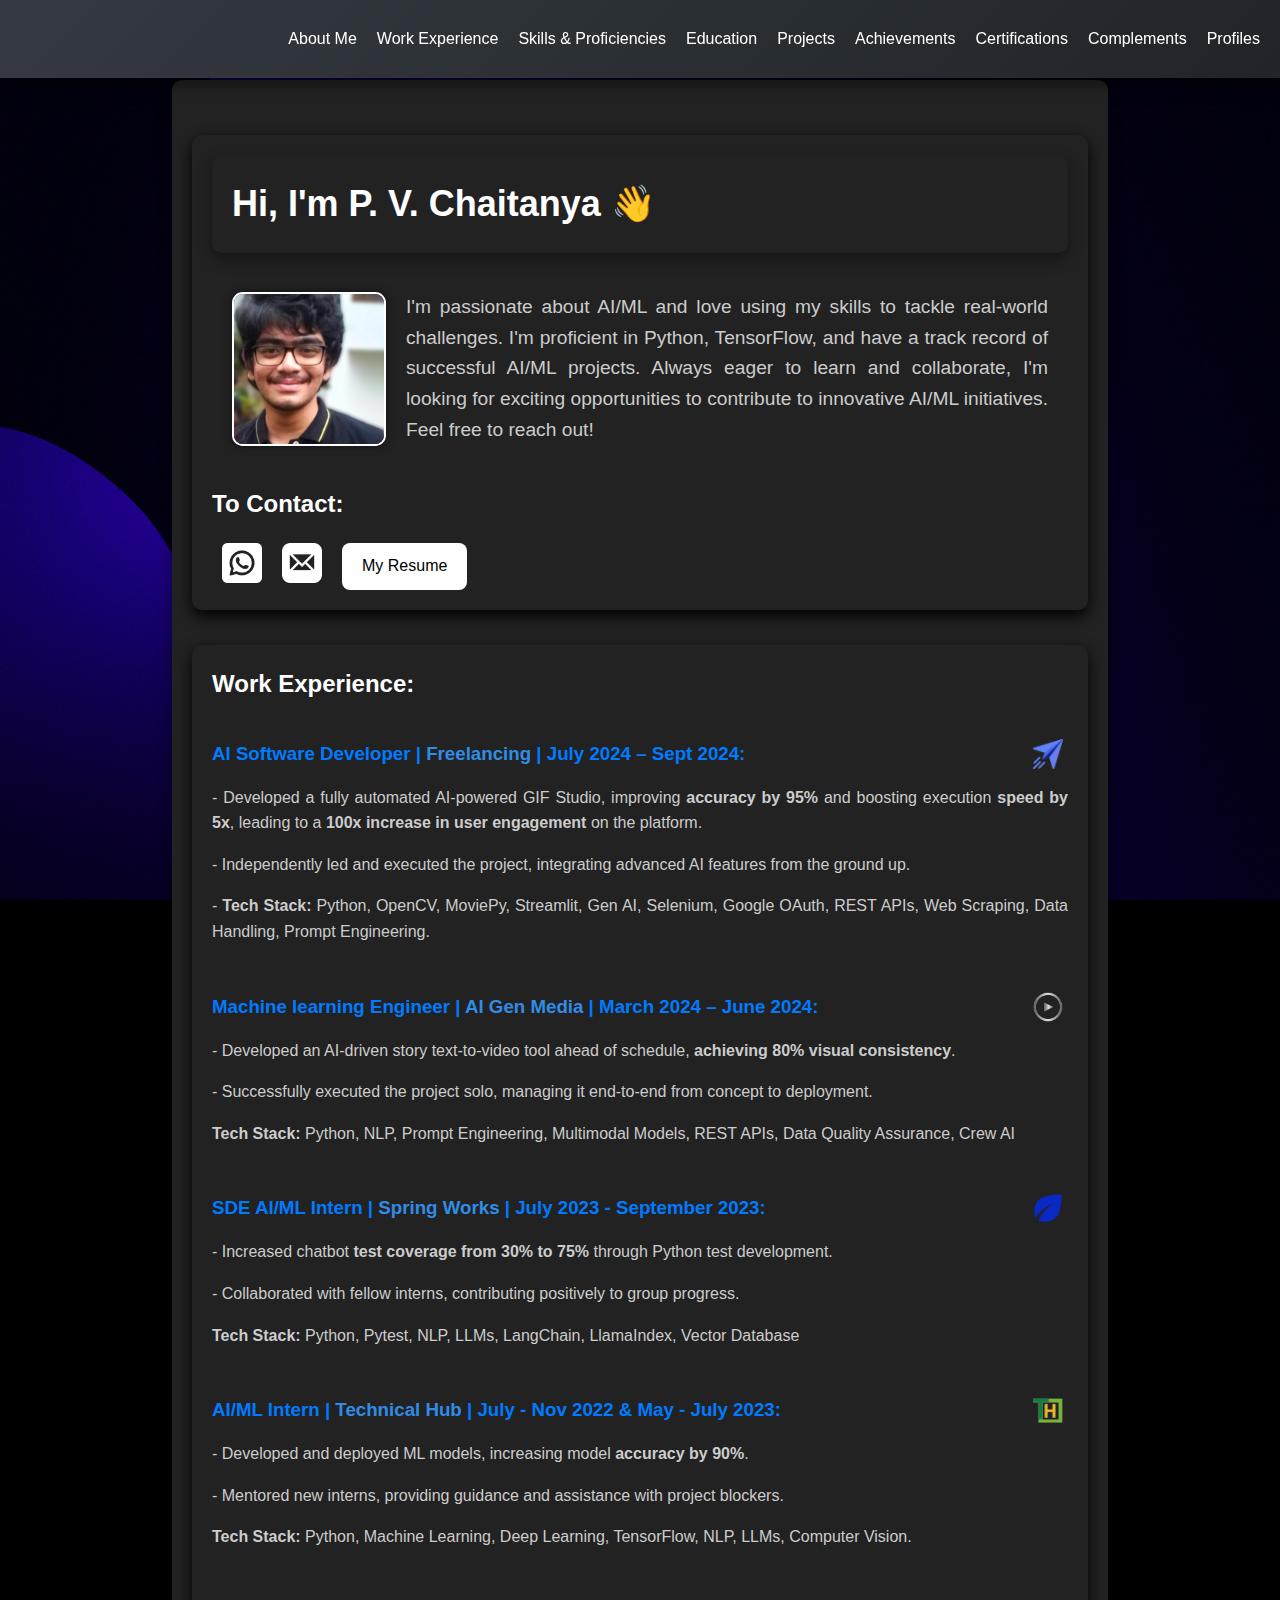
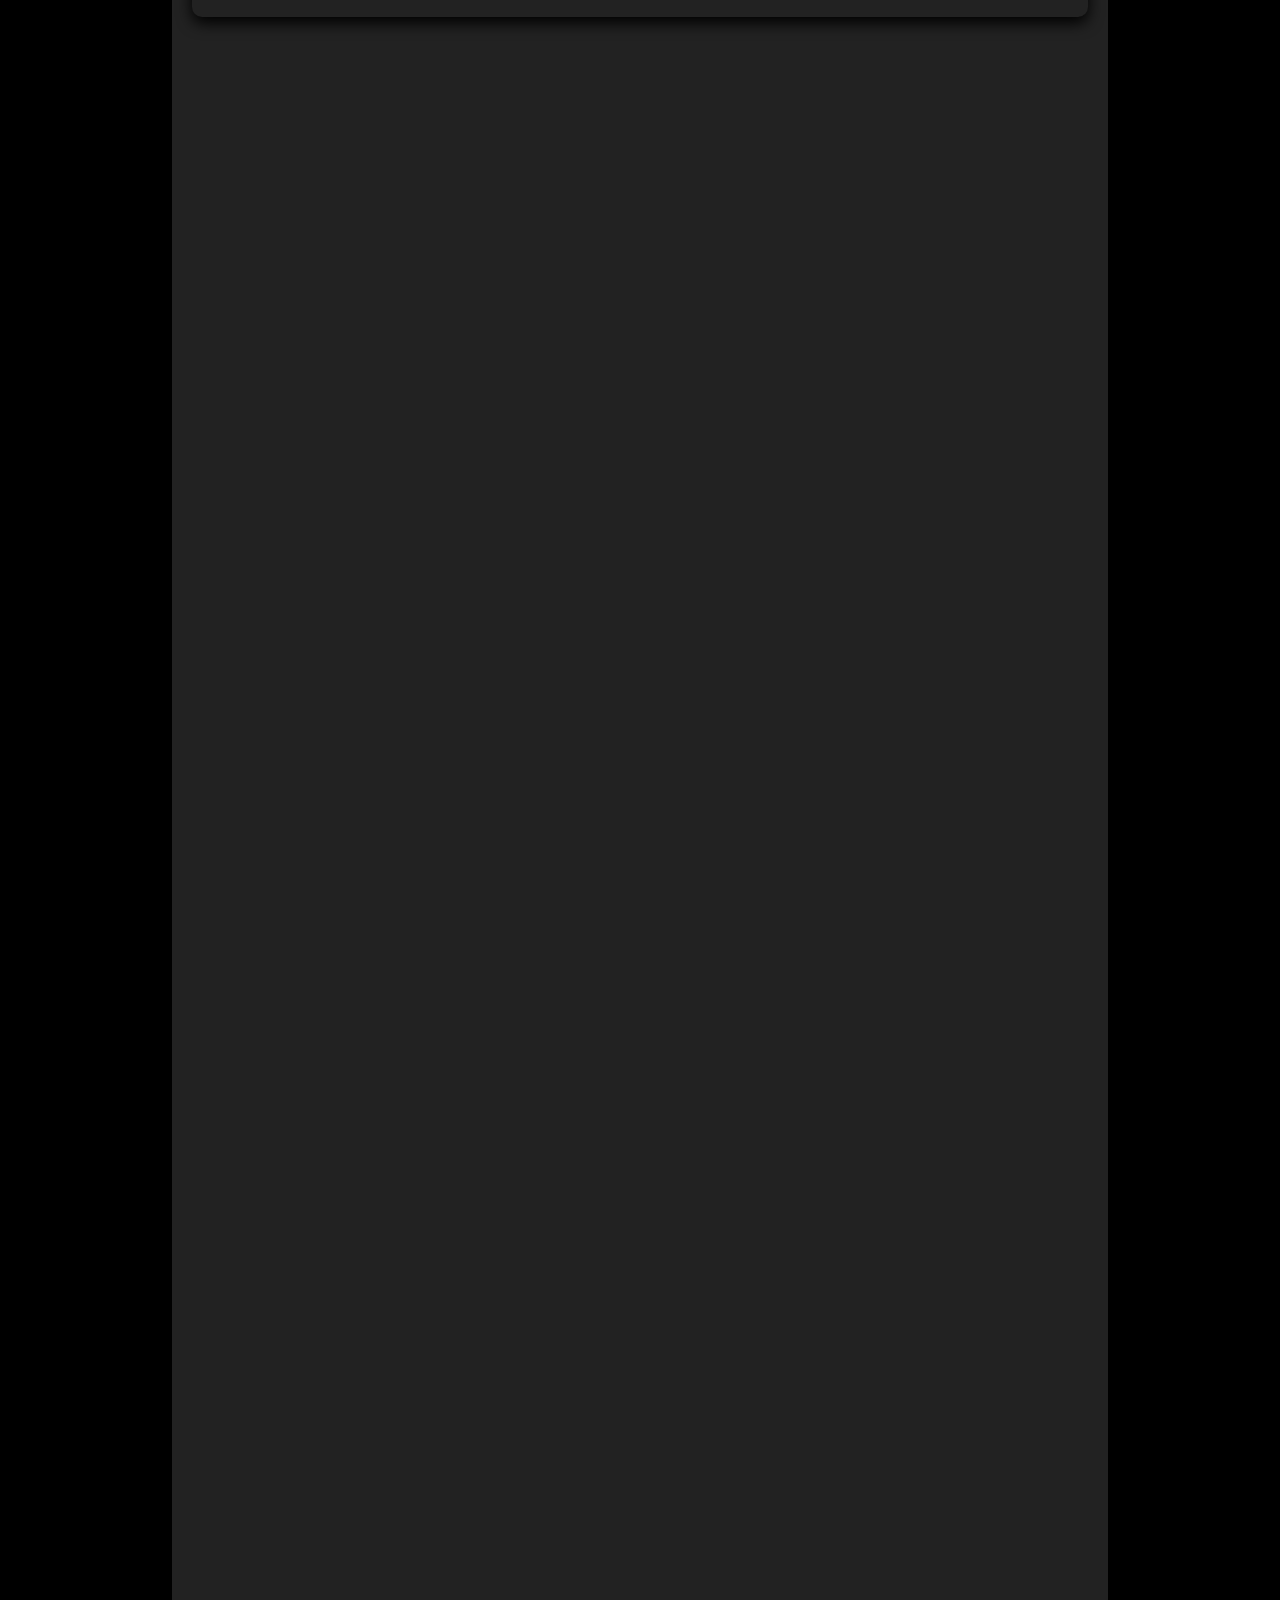
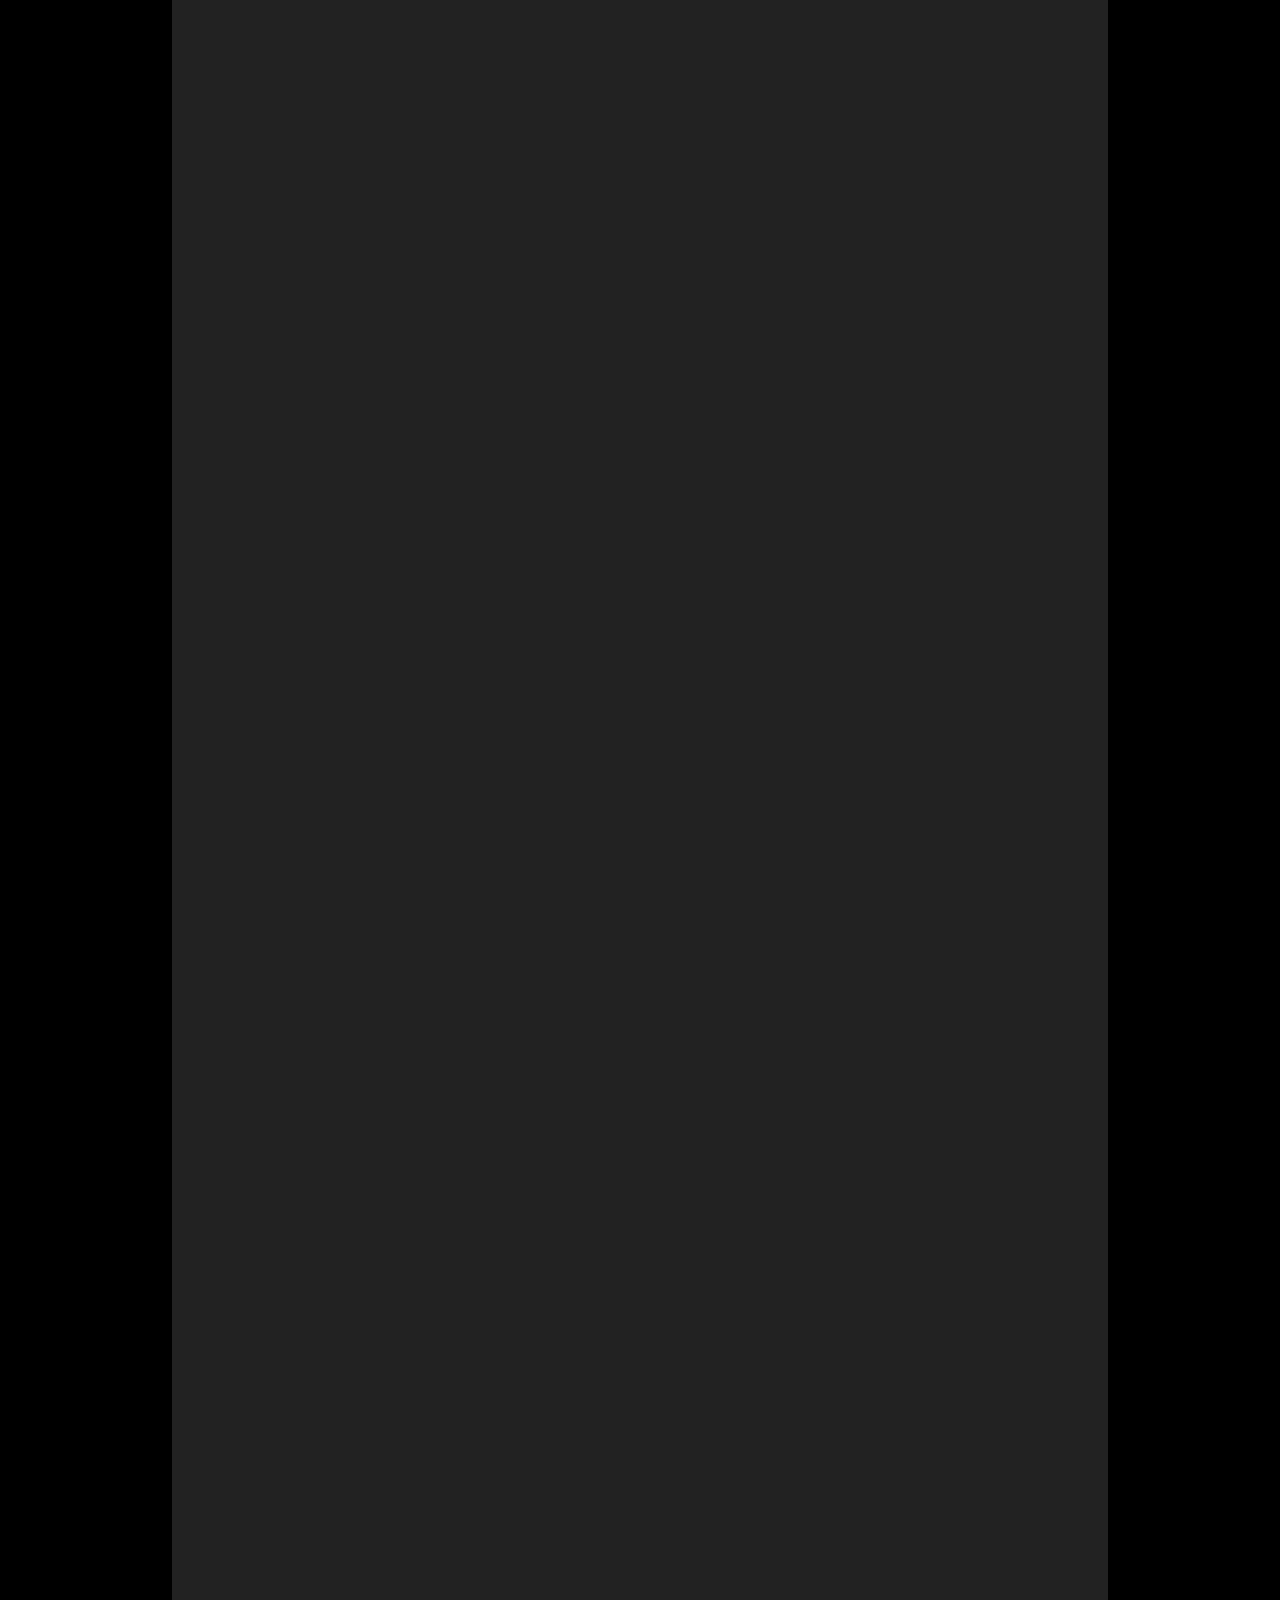
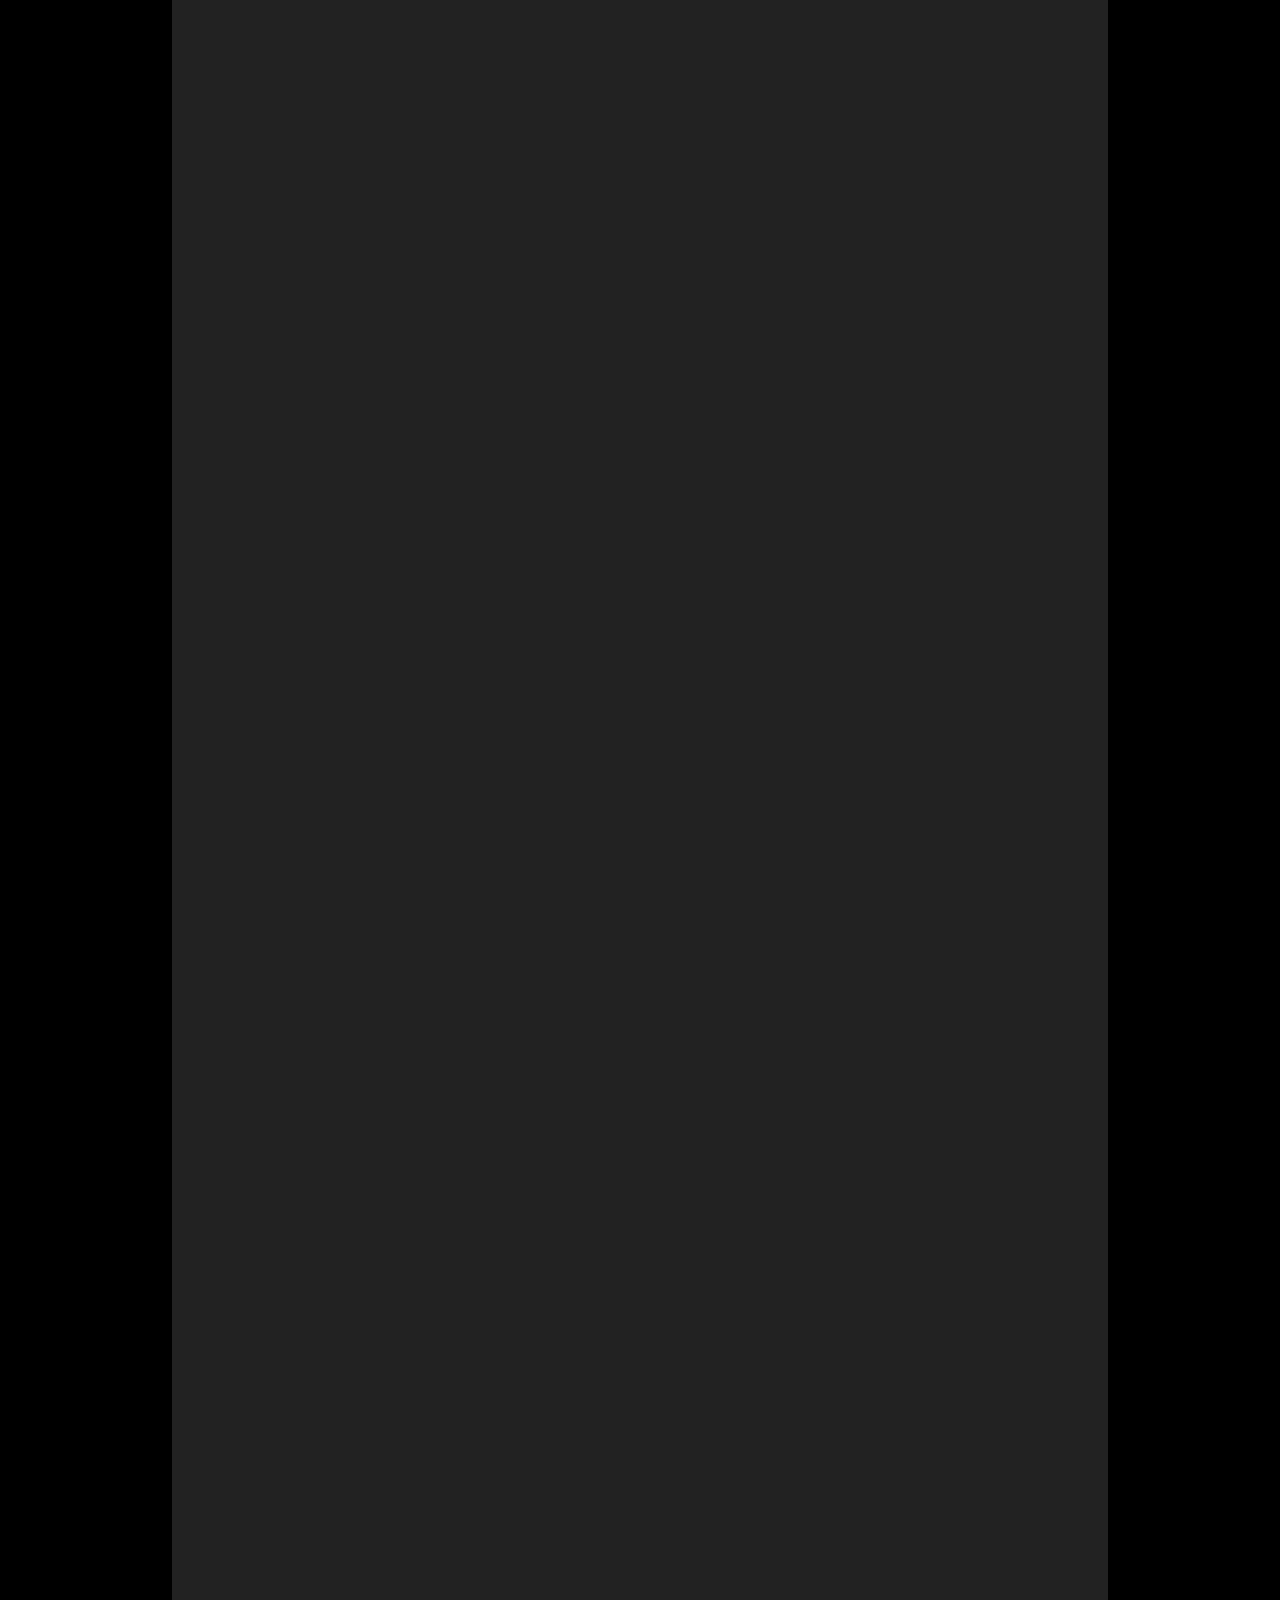
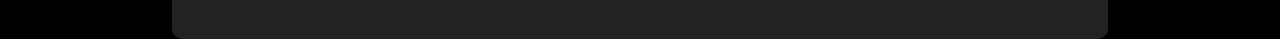
==== index.html @ 89e500f5 "Update index.html" ====
<!DOCTYPE html>
<html lang="en">
<head>
    <meta charset="UTF-8">
    <meta name="viewport" content="width=device-width, initial-scale=1.0">
    <title>Chaitanya's Portfolio</title>
    <link rel="stylesheet" href="styles.css">
    <link rel="icon" href="images/favicon_logo.png" type="image/png">
</head>
<body>
    <div id="loading">
        <div class="loader"></div>
    </div>
    
<!--     <header>
        <div class="menu-icon" onclick="toggleSidePanel()">☰</div> <nav id="sidePanel"> <ul>
                </ul>
        </nav>
    </header> -->
    
    <header>
        <nav>
            <ul>
                <li><a href="#about">About Me</a></li>
                <li><a href="#work">Work Experience</a></li>
                <li><a href="#skills">Skills & Proficiencies</a></li>
                <li><a href="#education">Education</a></li>
                <li><a href="#projects">Projects</a></li>
                <li><a href="#achievements">Achievements</a></li>
                <li><a href="#certifications">Certifications</a></li>
                <li><a href="#complements">Complements</a></li>
                <li><a href="#profiles">Profiles</a></li>
            </ul>
        </nav>
    </header>
   
    <div class="container">
        <section id="about" class="section-container">
            <div class="container-title">
                <h1>Hi, I'm P. V. Chaitanya 👋</h1>
            </div>
            <div class="profile-section">
                <img src="images/pic.png" alt="Profile Picture" class="profile-pic">
                <div class="about-me">
                    <p style="text-align: justify;">I'm passionate about AI/ML and love using my skills to tackle real-world challenges. I'm proficient in Python, TensorFlow, and have a track record of successful AI/ML projects. Always eager to learn and collaborate, I'm looking for exciting opportunities to contribute to innovative AI/ML initiatives. Feel free to reach out!</p>
                </div>
            </div>
            <h2>To Contact:</h2>
            <div class="logo-container">
                <a href="https://wa.me/+919494771283?text=Hello!%20Chaitanya" target="_blank">
                    <img src="images/whatsapp.png" alt="whatsapp">
                </a>
                <a href="mailto:venkatachaitanya373@gmail.com" target="_blank">
                    <img src="images/mail.png" alt="mail">
                </a>
                <a target="_blank" href="files/P V Chaitanya RESUME.pdf" download="Chaitanya_RESUME.pdf">My Resume</a>
            </div>
        </section>

        <section id="work" class="section-container">
            <h2>Work Experience:</h2>
            <ul class="work-experience-list">
                <li>
                    <h3>
                        AI Software Developer | <a target="_blank" href="https://www.linkedin.com/in/chaitanya-venkata-a5a908212/"> Freelancing</a> | July 2024 – Sept 2024: 
                        <a target="_blank" href="https://www.linkedin.com/in/chaitanya-venkata-a5a908212/"> <img src="images/working.png" alt="Company Logo" class="logo"> </a>
                    </h3>
                    <p style="text-align: justify;">- Developed a fully automated AI-powered GIF Studio, improving <strong>accuracy by 95%</strong> and boosting execution <strong>speed by 5x</strong>, leading to a <strong>100x increase in user engagement</strong> on the platform.<p style="text-align: justify;">
                    <p style="text-align: justify;">- Independently led and executed the project, integrating advanced AI features from the ground up.<p style="text-align: justify;">
                    <p style="text-align: justify;">- <strong>Tech Stack:</strong> Python, OpenCV, MoviePy, Streamlit, Gen AI, Selenium, Google OAuth, REST APIs, Web Scraping, Data Handling, Prompt Engineering.<p style="text-align: justify;">
                </li>
                <li>
                    <h3>
                        Machine learning Engineer | <a target="_blank" href="https://aigenmedia.net"> AI Gen Media</a> | March 2024 – June 2024: 
                        <a target="_blank" href="https://aigenmedia.net"> <img src="images/aigenmedia_logo.png" alt="Company Logo" class="logo"> </a>
                    </h3>
                    <p style="text-align: justify;">- Developed an AI-driven story text-to-video tool ahead of schedule, <strong>achieving 80% visual consistency</strong>.<p style="text-align: justify;">
                    <p style="text-align: justify;">- Successfully executed the project solo, managing it end-to-end from concept to deployment.<p style="text-align: justify;">
                    <p style="text-align: justify;"><strong>Tech Stack:</strong> Python, NLP, Prompt Engineering, Multimodal Models, REST APIs, Data Quality Assurance, Crew AI<p style="text-align: justify;">
                </li>
                <li>
                    <h3>
                        SDE AI/ML Intern | <a target="_blank" href="https://www.springworks.in"> Spring Works</a> | July 2023 - September 2023: 
                        <a target="_blank" href="https://www.springworks.in"> <img src="images/springworks_logo.png" alt="Company Logo" class="logo"> </a>
                    </h3>
                    <p style="text-align: justify;">- Increased chatbot <strong>test coverage from 30% to 75%</strong> through Python test development.<p style="text-align: justify;">
                    <p style="text-align: justify;">- Collaborated with fellow interns, contributing positively to group progress.<p style="text-align: justify;">
                    <p style="text-align: justify;"><strong>Tech Stack:</strong> Python, Pytest, NLP, LLMs, LangChain, LlamaIndex, Vector Database<p style="text-align: justify;">
                </li>
                <li>
                    <h3>
                        AI/ML Intern | <a target="_blank" href="https://technicalhub.io"> Technical Hub</a> | July - Nov 2022 & May - July 2023: 
                        <a target="_blank" href="https://technicalhub.io"> <img src="images/THub_logo.png" alt="Company Logo" class="logo"> </a>
                    </h3>
                    <p style="text-align: justify;">- Developed and deployed ML models, increasing model <strong>accuracy by 90%</strong>.<p style="text-align: justify;">
                    <p style="text-align: justify;">- Mentored new interns, providing guidance and assistance with project blockers.<p style="text-align: justify;">
                    <p style="text-align: justify;"><strong>Tech Stack:</strong> Python, Machine Learning, Deep Learning, TensorFlow, NLP, LLMs, Computer Vision.<p style="text-align: justify;">
                </li>
            </ul>
        </section>

        <section id="skills" class="section-container">
            <h2>Skills & Proficiencies:</h2>
            <ul class="work-experience-list">
                <li>
                    <h3>Programming Languages: </h3>
                    <p style="text-align: justify;">Python, C++, C, SQL</p>
                </li>
                <li>
                    <h3>Technologies & Proficiencies: </h3>
                    <p style="text-align: justify;">Machine Learning, Deep Learning,
                        NLP, Generative AI</p>
                </li>
            </ul>
        </section>

        <section id="education" class="section-container">
            <h2>Education:</h2>
            <ul class="work-project-list">
                <li>
                    <h3>Bachelor's degree in Computer Science Engineering: </h3>
                    <p style="text-align: justify;">Graduated in 2024 with a Bachelor's degree in Computer Science and Engineering from Aditya College of Engineering & Technology.</p>
                </li>
            </ul>
        </section>

        <section id="projects" class="section-container">
            <h2>Projects:</h2>
            <div class="project-container">
                <div class="work-project-card">
                    <h3>ED AI:</h3>
                    <p style="text-align: justify;"><a target="_blank" href="https://github.com/pvchaitanya8/Ed-AI">GitHub</a></p>
                    <img src="images/image9.jpg" alt="images/image9">
                    <p style="text-align: justify;">ED AI is an AI-powered educational assistant that enhances learning with personalized course recommendations, Socratic method chat, and mock interview simulations, addressing teaching and learning challenges.</p>
                </div>
                <div class="work-project-card">
                    <h3>AI-Powered Video to GIF:</h3>
                    <p style="text-align: justify;"><a target="_blank" href="https://github.com/pvchaitanya8/AI-Powered-Video-to-GIF">GitHub</a></p>
                    <img src="images/image8.jpg" alt="images/image8">
                    <p style="text-align: justify;">This Streamlit web app lets users automatically create text-overlay GIFs from videos. It transcribes audio, identifies key moments, and generates GIFs displaying transcribed words at those moments.</p>
                </div>
                <div class="work-project-card">
                    <h3>Story Book AI:</h3>
                    <p style="text-align: justify;"><a target="_blank" href="https://github.com/pvchaitanya8/Story-AI">GitHub</a></p>
                    <img src="images/image7.jpg" alt="images/image7">
                    <p style="text-align: justify;">This project explores transforming textual narratives like story scripts and novels into visual representations. It achieves this through a sequence of images, capturing the essence of key scenes and characters.</p>
                </div>
                <div class="work-project-card">
                    <h3>AI-Enhanced Surveillance:</h3>
                    <p style="text-align: justify;"><a target="_blank" href="https://github.com/pvchaitanya8/AI_Enhanced_Surveillance">GitHub</a></p>
                    <img src="images/image1.jpg" alt="images/image1">
                    <p style="text-align: justify;">Automating surveillance, the Face Recognition System scans live camera feeds for specific individuals via facial recognition. It detects faces, alerts upon matches in its database, streamlining surveillance.</p>
                </div>
                <div class="work-project-card">
                    <h3>LLM-powered Database Assistant:</h3>
                    <p style="text-align: justify;"><a target="_blank" href="https://github.com/pvchaitanya8/AI-powered-Assistant-">GitHub</a></p>
                    <img src="images/image2.jpg" alt="images/image2">
                    <p style="text-align: justify;">Utilizing an open-source Large Language Model, our custom chatbot excels in natural conversations, seamlessly integrating with a tailored Database for comprehensive knowledge and personalized interactions..</p>
                </div>
                <div class="work-project-card">
                    <h3>License Plate Detection:</h3>
                    <p style="text-align: justify;"><a target="_blank" href="https://github.com/pvchaitanya8/License_Plate_Detection">GitHub</a></p>
                    <img src="images/image3.jpg" alt="image.png">
                    <p style="text-align: justify;">YOLOv5 is used for License Plate Detection, employing machine learning to identify license plates in images. Its web interface allows easy media upload and processing, providing the count of detected Yellow plates.</p>
                </div>
                <div class="work-project-card">
                    <h3>Stock Price Prediction:</h3>
                    <p style="text-align: justify;"><a target="_blank" href="https://github.com/pvchaitanya8/Stock-Price-prediction-using-LSTM-V1#project-name-stock-price-prediction-using-lstm-v1">GitHub</a></p>
                    <img src="images/image4.jpg" alt="images/image4">
                    <p style="text-align: justify;">By Utilizing LSTM algorithm, this project predicts stock prices, aiding investors with informed decisions, steering clear of unreliable sources. Also developed a Flask-powered web app employing HTML/CSS for accessibility.</p>
                </div>
                <div class="work-project-card">
                    <h3>Article Classifier & Database:</h3>
                    <p style="text-align: justify;"><a target="_blank" href="https://github.com/pvchaitanya8/News-Classifier">GitHub</a></p>
                    <img src="images/image5.jpg" alt="images/image5">
                    <p style="text-align: justify;">Developed a Python-based News Article Classifier aims to categorize articles (Politics, Sports, Technology) submitted in text or URL format. Data is stored in MongoDB, enhancing user empowerment and data organization.</p>
                </div>
                <div class="work-project-card">
                    <h3>Sign Language Translator:</h3>
                    <p style="text-align: justify;"><a target="_blank" href="https://github.com/pvchaitanya8/Sign-Language-Translator-V1-#sign-language-translator-v1">GitHub</a></p>
                    <img src="images/image6.jpg" alt="images/image6">
                    <p style="text-align: justify;">This project has camera-equipped device records sign language, employing machine learning to translate it into spoken language, fostering improved communication between sign language users and non-users.</p>
                </div>
            </div>
        </section>

        <section id="achievements" class="section-container">
            <h2>Achievements:</h2>
            <ul class="work-experience-list">
                <li>Won the Solving for India Hackathon at Institutional Level, which was conducted by GFG, Google and AMD - <a target="_blank" href="https://drive.google.com/file/d/16OWg-Mqj6ajsKRYsNaMRVdtprtam1TLe/view">Certificate</a>.</li>
                <li>Won International Hackathon: Fresh Hacks by devpost. - <a target="_blank" href="https://devpost.com/venkatachaitanya373">Certificate</a>.</li>
                <li>2-star coder in Codechef.</li>
                <li>Completed 350+ problems on Leetcode and Geeks for Geeks.</li>
                <li>Achieved 5-star rating on Hacker Rank in Problem Solving, C++, Python, SQL.</li>
            </ul>
        </section>
        
        <section id="work" class="section-container">
            <h2>Volunteer Experience:</h2>
            <ul class="work-experience-list">
                <li>
                    <h3>
                        SDE Mentor | <a target="_blank" href="https://www.linkedin.com/company/innovativeorigin/"> Innovative Origin</a> | June 2024 – Present: 
                        <a target="_blank" href="https://www.linkedin.com/in/chaitanya-venkata-a5a908212/"> <img src="images/innovative_Origin.png" alt="Company Logo" class="logo"> </a>
                    </h3>
                    <p style="text-align: justify;">- Taught industry-ready skills in AI and ML to a diverse group of <strong>100+</strong> students.<p style="text-align: justify;">
                    <p style="text-align: justify;">- Provided interactive, personalized guidance classes.<p style="text-align: justify;">
                </li>
            </ul>
        </section>
        
        <section id="certifications" class="section-container">
            <h2>Certifications:</h2>
            <ul class="work-experience-list">
                <li>Azure AI Fundamentals from Microsoft - <a target="_blank" href="https://www.credly.com/badges/520bfb1f-9cda-4212-8897-419d7510b502/public_url">Certificate</a></li>
                <li>MTA Python Certification from Microsoft - <a target="_blank" href="https://www.credly.com/badges/fa9ee6a6-af36-418f-8a8a-27adf7c9aead/public_url">Certificate</a></li>
                <li>The Joy of Computing Using Python from NPTEL - <a target="_blank" href="https://drive.google.com/file/d/1XYO92zdNTYb4DNiTg6ehEXvRb-TC9b3b/view?usp=sharing">Certificate</a></li>
                <li>Data Science for Beginners from NASSCOM - <a target="_blank" href="https://fsp-assessment-certificates.s3-ap-southeast-1.amazonaws.com/VenkataChaitanya-93771148.pdf">Certificate</a></li>
            </ul>
        </section>

        <section id="complements" class="section-container">
            <h2>Complements:</h2>
            <ul class="complements-list">

                <li>
                    <blockquote>"Chaitanya worked at AIGen Media for 3 months. During this time he made contributions to key pieces of our product. He work was instrumental in improving the consistency of character and setting description in our image prompt generation pipeline."
                    <div class="contact-details">
                        <p>- Shashikanth Sreenivasaiah</p>
                        <p>Email: shashi@aigenmedia.net</p>
                    </div></blockquote>
                </li>

                <li>
                    <blockquote>"I had the pleasure of working alongside P.V. Chaitanya at Springworks. I wholeheartedly recommend him for any role related to AI/ML and NLP. His technical expertise, innovative spirit, and collaborative approach make him an invaluable asset to any team."
                    <div class="contact-details">
                        <p>- Mulakaledu Usha Sree</p>
                        <p>Email: ushasree.mulakaledu@gmail.com</p>
                    </div></blockquote>
                </li>

                <li>
                    <blockquote>"I wholeheartedly endorse Mr. Pennada Venkata Chaitanya as an exemplary student with a fervor for Artificial Intelligence and Machine Learning. His outstanding achievements, practical experience, and commitment to continuous learning make him an exceptional candidate for any academic or professional opportunity."
                    <div class="contact-details">
                        <p>- Nadella Sunil, M. TECH, (Ph. D)</p>
                        <p>Email: sunil.nadella@acet.ac.in</p>
                    </div></blockquote>
                </li>

                <li>
                    <blockquote>"I am incredibly grateful to have had Chaitanya as my mentor in the field of AI/ML. His guidance has been instrumental in shaping my career, providing me with not just theoretical knowledge but practical insights that are easy to understand and apply. Chaitanya has a unique ability to break down complex concepts into simple, digestible pieces, making the learning process both enjoyable and effective. His support extended beyond just teaching by offering invaluable career advice that has had a lasting impact on my professional journey."
                    <div class="contact-details">
                        <p>Manasa siri Yalla</p>
                        <p>Email: manasasiriy@gmail.com</p>
                    </div></blockquote>
                </li>

                <li>
                    <blockquote>"I’ve had the pleasure of working with Chaitanya, a brilliant Machine Learning Engineer who generously volunteers his time to teach at Innovativ Origin. He is not only knowledgeable but also an exceptional teacher. He simplifies complex AI-related concepts, making them easy to understand. His kindness and approachable nature encourage students to engage deeply. Chaitanya's dedication ensures that every student grasps the material, and his passion for teaching is evident in all he does. We're fortunate to have him on our team."
                    <div class="contact-details">
                        <p>Srinivas</p>
                        <p>Email: support@innovativeorigin.onmicrosoft.com</p>
                    </div></blockquote>
                </li>                
            </ul>
        </section>
        
        <section id="profiles" class="section-container">
            <h2>Profiles:</h2>
            <ul class="work-experience-list">
                <a target="_blank" href="https://github.com/pvchaitanya8">
                    <li>
                        <img src="images/github_logo.png" alt="GitHub Logo"> GitHub
                    </li>
                </a>
                <a target="_blank" href="https://www.linkedin.com/in/chaitanya-venkata-a5a908212/">
                    <li>
                        <img src="images/linkedin_logo.png" alt="LinkedIn Logo"> LinkedIn
                    </li>
                </a>
                <a target="_blank" href="https://devpost.com/venkatachaitanya373">
                    <li>
                        <img src="images/Devpost_Logo.png" alt="Devpost Logo"> Devpost
                    </li>
                </a>
                <a target="_blank" href="https://leetcode.com/venkatachaitanya373/">
                    <li>
                        <img src="images/leetcode_logo.png" alt="LeetCode Logo"> LeetCode
                    </li>
                </a>
                <a target="_blank" href="https://auth.geeksforgeeks.org/user/venkatachaitanya373">
                    <li>
                        <img src="images/geeksforgeeks_logo.png" alt="GeeksforGeeks Logo"> Geeks for Geeks
                    </li>
                </a>
                <a target="_blank" href="https://www.codechef.com/users/pvchaitanya88">
                    <li>
                        <img src="images/codechef_logo.png" alt="CodeChef Logo"> Code Chef
                    </li>
                </a>
                <a target="_blank" href="https://www.youtube.com/channel/UC9XqaBWfWM5oX_1od2ab-mw">
                    <li>
                        <img src="images/youtube_logo.png" alt="youtube Logo"> Youtube
                    </li>
                </a>
            </ul>
        </section>
    </div>
    <script src="script.js"></script>
</body>
</html>
---- styles.css ----
body {
    font-family: 'Segoe UI', Tahoma, Geneva, Verdana, sans-serif;
    margin: 0;
    padding: 0;
    background-color: black;
    background-image: url('images/background1.jpg'); 
    background-size: cover;
    background-position: center;
    background-repeat: no-repeat;
    background-attachment: fixed;
    color: #fff;
    margin-top: 80px;
    line-height: 1.6;
  }

html {
    scroll-behavior: smooth;
}

header {
    position: fixed;
    top: 0;
    width: 100%;
    z-index: 999;
    background: linear-gradient(135deg, #343a40, #212529);
    color: #fff;
    padding: 10px 0;
    text-align: center;
    box-shadow: 0 6px 15px rgba(0, 0, 0, 0.5);
}
  
header nav ul {
    display: flex;
    justify-content: flex-end;
    align-items: center;
}
  
header nav ul li {
    margin-left: 20px;
}
  
header nav ul li a {
    color: #fff;
    text-decoration: none;
    font-weight: 500;
}
  
header nav ul li a:hover {
    color: #d2e8ff;
    text-decoration: underline;
}
  
h1 {
    color: #fff;
    font-size: 36px;
    margin: 0;
    transition: all 2s ease;
}

h1:hover {
    color: #fff;
    font-size: 36px;
    transition: all 2s ease;
}
.logo {
    height: 50px;  
    width: auto; 
    float: right;
    filter: grayscale(5%); 
    transition: transform 0.3s ease-in-out;
}

.logo:hover {
    transform: scale(2);
}

.container {
    max-width: 70%; 
    margin: 0 auto;
    padding: 20px;
    background-color: #222;
    border-radius: 10px;
    box-shadow: 0 6px 15px rgba(0, 0, 0, 0.411);
    color: #fff;
}

.container-title {
    max-width: 850px;
    margin: 0 auto;
    padding: 20px;
    background-color: #222; 
    border-radius: 10px;
    box-shadow: 0 6px 15px rgba(0, 0, 0, 0.411);
    color: #fff; 
    transition: all 0.3s ease;
}

.container-title:hover {
    background-color: #111; 
    transform: translateY(-5px);
    transition: all 0.8s ease;
}

.section-container {
    background-color: #222;
    border-radius: 10px;
    box-shadow: 0 6px 15px rgb(0, 0, 0);
    padding: 20px;
    margin-top: 35px;
    transition: all 0.3s ease;
}
  
.section-container:hover {
    transform: translateY(-5px);
    box-shadow: 0 12px 30px rgb(0, 0, 0);
}

h2 {
    color: #fff; 
    margin-top: 0;
}

p {
    line-height: 1.6;
    color: #ccc; 
}

a {
    color: #318CE7;
    text-decoration: none;
}

a:hover {
    text-decoration: underline;
}

ul {
    list-style-type: none;
    padding: 0;
}

.work-experience-list li,
.work-project-list li {
    border-bottom: 1px solid #222; 
    padding: 15px 0;
    transition: all 0.3s ease;
}

.work-experience-list li:last-child,
.work-project-list li:last-child {
    border-bottom: none;
}

.work-experience-list li:hover,
.work-project-list li:hover {
    transform: translateX(5px);
    background-color: #1f1f1f;
    transition: all 0.3s ease;
}

.work-experience-list li h3,
.work-project-list li h3 {
    margin-top: 0;
    margin-bottom: 10px;
    color: #007bff;
}

.work-project-list a {
    color: #007bff;
}

.work-project-list a:hover {
    color: #ccc; 
}

.section-container.animate {
    opacity: 1;
    transform: translateY(0);
}



h1.typing {
    overflow: hidden; 
    border-right: .15em solid rgb(255, 255, 255); 
    white-space: nowrap; 
    margin: 0 auto; 
    animation: typing 3.5s steps(40, end), blink-caret .75s step-end infinite;
}

.work-experience-list img {
    width: 30px;
    height: 30px;
    margin-right: 5px;
    vertical-align: middle;
}

@keyframes typing {
    from {
        width: 0;
    }
    to {
        width: calc(100% - 13em);
    }
}

@keyframes blink-caret {
    from,
    to {
        border-color: transparent;
    }
    50% {
        border-color: rgba(183, 188, 255, 0.932);
    }
}

.project-container {
    display: flex;
    overflow-x: auto;
    -webkit-overflow-scrolling: touch;
    padding-bottom: 20px;
}

.work-project-card {
    flex: 0 0 auto;
    width: 300px; 
    height: 510px; 
    background-color: #222;
    border-radius: 15px;
    padding: 20px;
    margin-right: 20px;
    color: #fff;
    box-shadow: 0 6px 15px rgb(0, 0, 0);
}
.work-project-card {
    transition: background-color 0.3s, transform 0.3s, box-shadow 0.3s;
}

.work-project-card:hover {
    background-color: #1f1f1f;
    transform: translateY(-5px);
    box-shadow: 0 12px 30px rgb(0, 0, 0);
}


.work-project-card:last-child {
    margin-right: 0;
}

.project-container::-webkit-scrollbar {
    width: 10px;
    height: 10px;
}

.project-container::-webkit-scrollbar-track {
    background: linear-gradient(to right, #202020, #06080c);
}

.project-container::-webkit-scrollbar-thumb {
    background-color: #a3a4ad; 
    border-radius: 10px;
}

.project-container::-webkit-scrollbar-thumb:hover {
    background: linear-gradient(to right, #F0F8FF, #e8f4ff); 
    transition: background 0.2s ease-in-out;
}

.work-project-card img {
    width: 100%; 
    height: 45%; 
    object-fit: cover;
    border-radius: 10px; 
}

::-webkit-scrollbar {
    width: 10px;
    height: 10px;
}

::-webkit-scrollbar-track {
    background: linear-gradient(to right, #202020, #06080c);
}

::-webkit-scrollbar-thumb {
    background-color: #a3a4ad;
    border-radius: 10px;
}

::-webkit-scrollbar-thumb:hover {
    background: linear-gradient(to right, #F0F8FF, #e8f4ff);
    transition: background 0.2s ease-in-out;
}

#loading {
    position: fixed;
    width: 100%;
    height: 100%;
    top: 0;
    left: 0;
    background: rgba(0, 0, 0, 0.75);
    display: flex;
    justify-content: center;
    align-items: center;
    z-index: 1000;
}

.loader {
    width: 50px;
    aspect-ratio: 1;
    display: grid;
    border: 4px solid #0000;
    border-radius: 50%;
    border-right-color: #6495ED;
    animation: l15 1s infinite linear;
}
.loader::before,
.loader::after {    
    content: "";
    grid-area: 1/1;
    margin: 2px;
    border: inherit;
    border-radius: 50%;
    animation: l15 2s infinite;
}
.loader::after {
    margin: 8px;
    animation-duration: 3s;
}
@keyframes l15{ 
    100%{transform: rotate(1turn)}
}

.profile-section {
    display: flex;
    align-items: center;
    padding: 20px;
}

.profile-pic {
    width: 150px;
    height: 150px;
    border-radius: 7%;
    margin-right: 20px;
    object-fit: cover; 
    transition: all 0.3s ease;
    border: 2px solid #ffffff; 
    box-shadow: 0 0 10px rgba(0, 0, 0, 0.5); 
}

.profile-pic:hover {
    border: 4px solid #1b1b1b; 
    transition: all 0.3s ease;
}

.about-me {
    text-align: left; 
    font-size: 1.2em;
}

nav {
    padding-right: 20px; 
}

nav ul {
    display: flex;
    justify-content: flex-end;
    align-items: center;
}

nav li {
    margin-left: 20px;
}

a[download] {
    background-color: #ffffff; 
    color: rgb(0, 0, 0); 
    padding: 10px 20px; 
    text-decoration: none; 
    border-radius: 8px; 
    display: inline-block; 
    transition: transform 0.3s ease;
}

a[download]:hover {
    background-color: #F0F8FF; 
    color: rgb(0, 0, 0); 
    transform: scale(0.93);
    transition: transform 0.3s ease;
}

.logo-container {
    display: flex;
}

.logo-container a {  
    margin: 0 10px;    
}

.logo-container img {   
    max-width: 40px;      
    transition: transform 0.3s ease;
}

.logo-container a:hover img {
    filter: brightness(0.8) sepia(1) hue-rotate(180deg) saturate(1.5);
    transform: scale(0.93);
    transition: transform 0.3s ease;
}
.complements-list {
    list-style-type: none;
    padding: 0;
}

.complements-list li {
    margin-bottom: 20px;
    padding: 15px;
    border-radius: 10px;
    background-color: #222;
    box-shadow: 0 4px 8px rgba(0, 0, 0, 0.2);
    position: relative;
    transition: background-color 0.3s ease, transform 0.3s ease, box-shadow 0.3s ease;
}

.complements-list li:hover {
    background-color: #1b1b1b;
    transform: translateY(-5px);
    box-shadow: 0 8px 16px rgba(0, 0, 0, 0.4);
    transition: background-color 0.3s ease, transform 0.3s ease, box-shadow 0.3s ease;
}

.complements-list blockquote {
    font-size: 1.09em;
    color: #fff;
    margin: 0;
    padding: 20px 40px;
    border-left: 5px solid #318CE7;
    text-align: justify;
    font-style: italic;
    position: relative;
}

.complements-list blockquote::before,
.complements-list blockquote::after {
    color: #318CE7;
    font-size: 2.5em;
    font-family: 'Georgia', serif;
    position: absolute;
}

.complements-list blockquote::before {
    content: "“";
    left: 10px;
    top: -10px;
}

.complements-list blockquote::after {
    content: "”";
    right: 10px;
    bottom: -10px;
}

.contact-details {
    text-align: right;
    color: #ccc;
    margin-top: 10px;
}

@media (max-width: 768px) { 
    .container {
        max-width: 95%;
        padding: 15px; 
    }
  
    .container-title {
        max-width: 95%; 
        padding: 15px; 
    }
  
    .project-container {
        flex-direction: column;
    }
  
    .work-project-card {
        width: 90%;         
        margin: 20px auto;  
        height: auto;       
    }
  
    .work-project-card img {
        height: 35%;
    }
  
    nav ul {
        flex-direction: column;
        align-items: center;   
    }
  
    nav li {
        margin: 10px 0;      
    }
  
    .profile-section {
        flex-direction: column;
        align-items: center;   
    }
  
    .profile-pic {
        margin: 0 0 20px 0;
    }
  
    .about-me {
        text-align: center;
    }
  
    .logo-container {
        flex-direction: column;
        align-items: center;
    }
  
    .logo-container a {
        margin: 10px 0;
    }

    #sidePanel {
        position: fixed; 
        top: 80px;       
        left: -250px;    
        width: 250px;    
        height: 100%;
        background-color: #222;
        transition: left 0.3s ease;
        z-index: 1000; 
        overflow-y: auto; 
    }

    #sidePanel.open { 
        left: 0;
    }

    #sidePanel ul {
        list-style: none;
        padding: 20px;
    }

    #sidePanel li {
        margin-bottom: 15px;
    }

    #sidePanel a {
        color: #fff;
        text-decoration: none;
        font-size: 1.2em;
    }

    #sidePanel a:hover {
        text-decoration: underline;
    }

    .menu-icon {
        display: none; 
    }


    #sidePanel {
        top: 50px;
    }
    .menu-icon {
        display: block;
        position: absolute;
        top: 20px;
        right: 20px;
        font-size: 24px;
        cursor: pointer;
        color: #fff;
    }

    nav {
        display: none;
    }

    .contact-details {
        font-size: 0.5em;
        text-align: right;
        color: #ccc;
        margin-top: 10px;
    }
    .complements-list blockquote {
        font-size: 0.7em;
        color: #fff;
        margin: 0;
        padding: 20px 40px;
        border-left: 5px solid #318CE7;
        text-align: justify;
        font-style: italic;
        position: relative;
    }
}
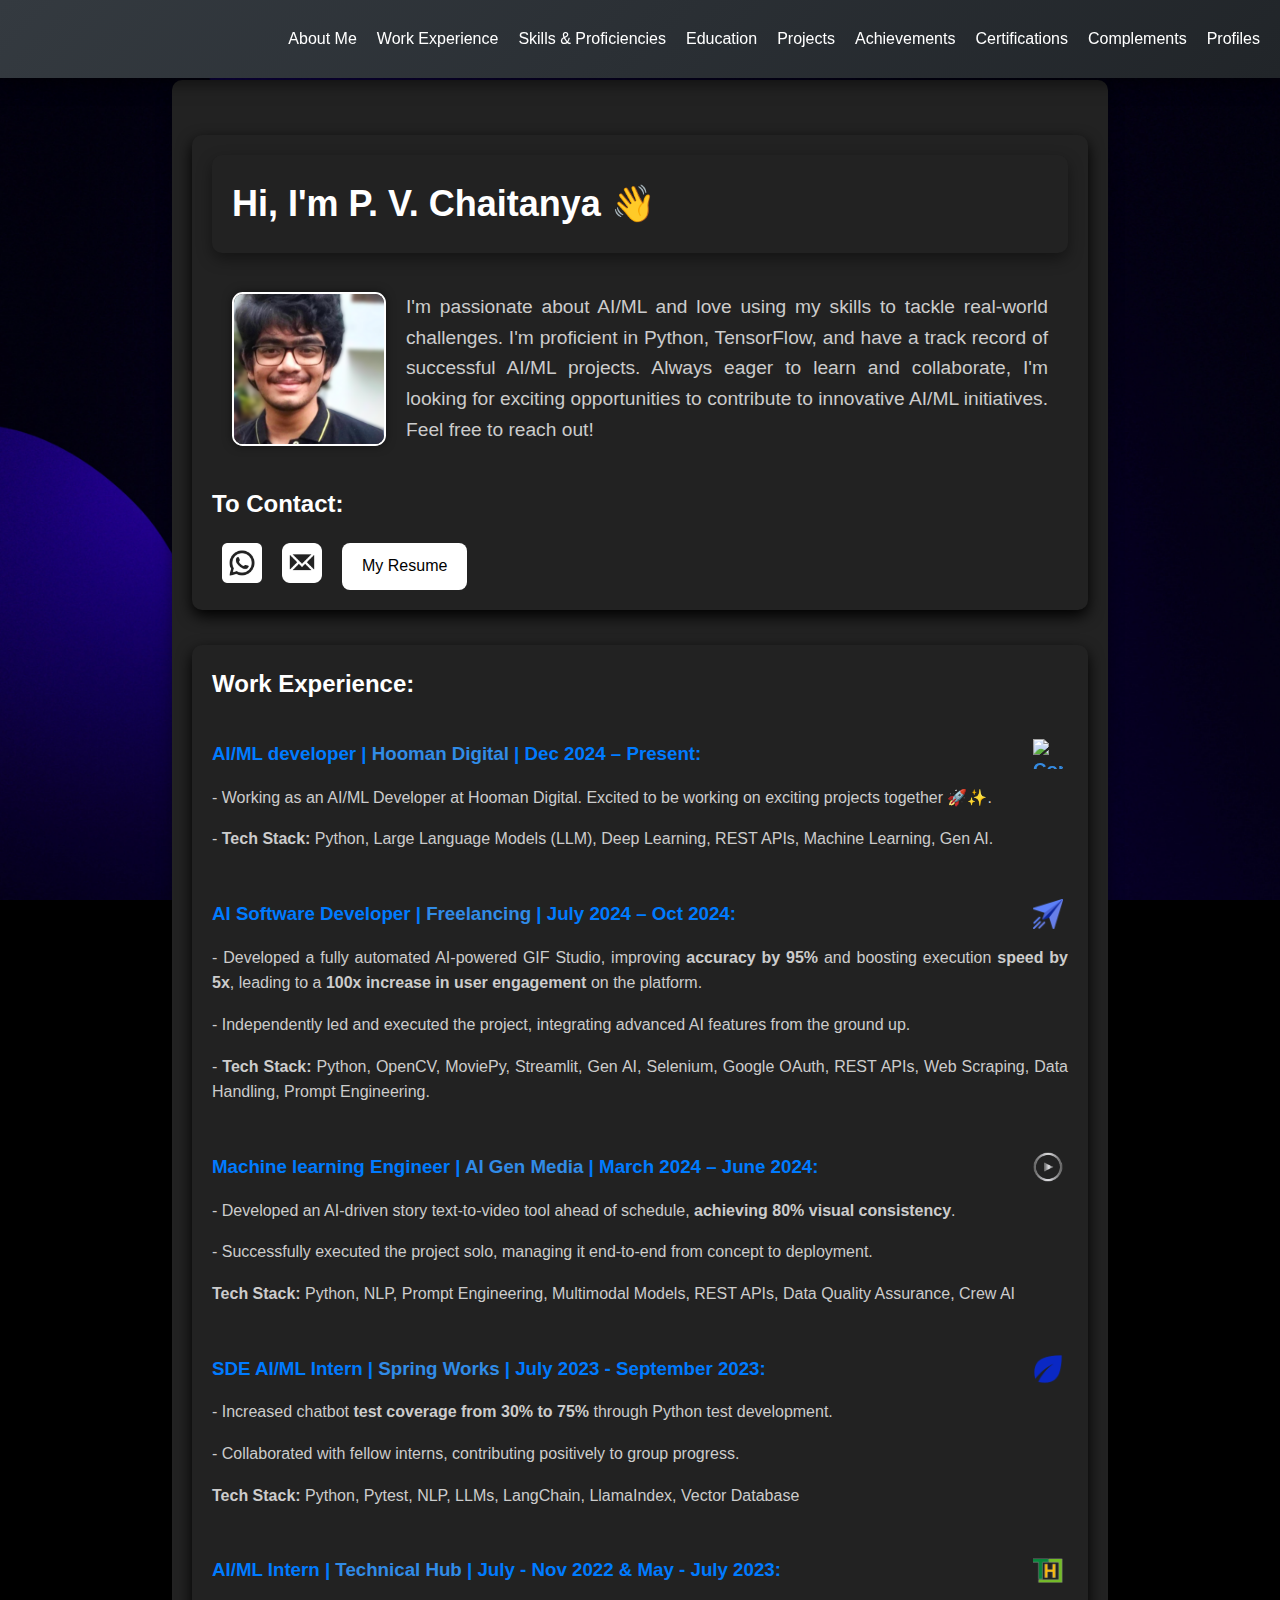
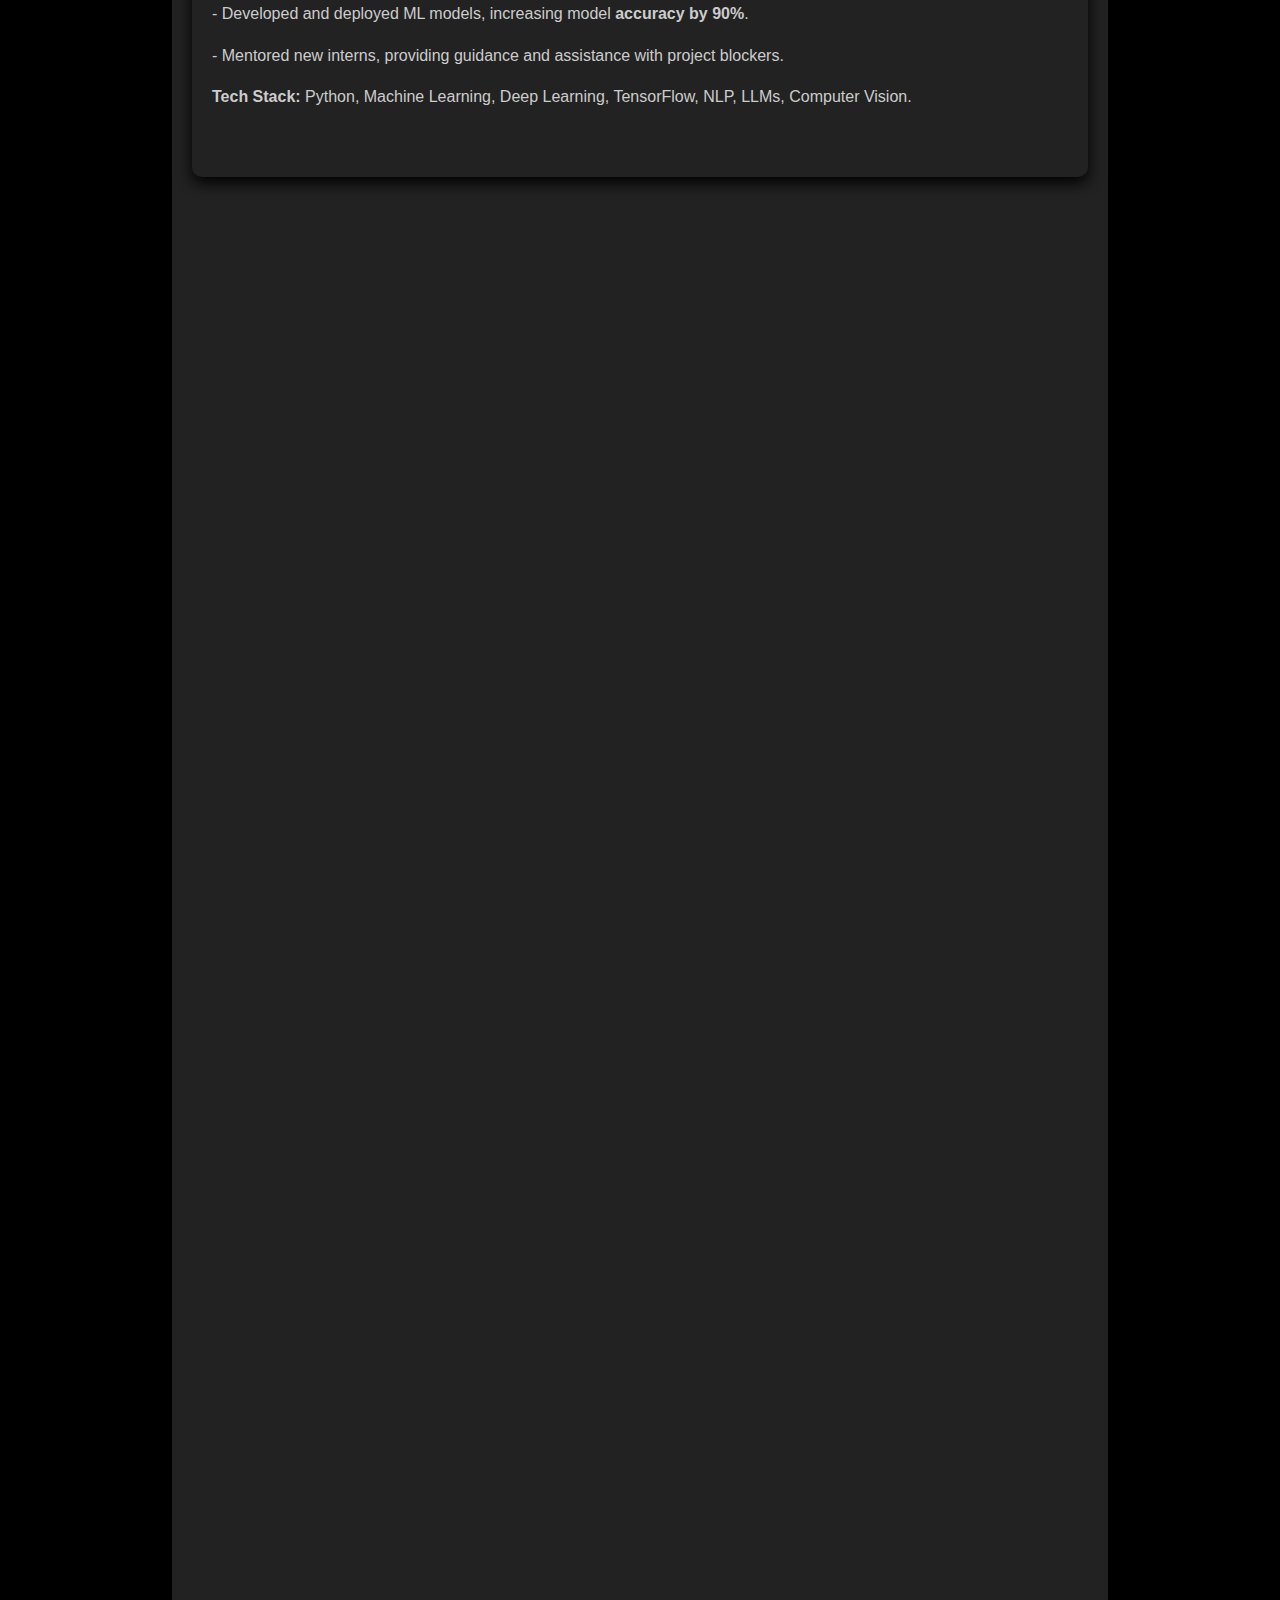
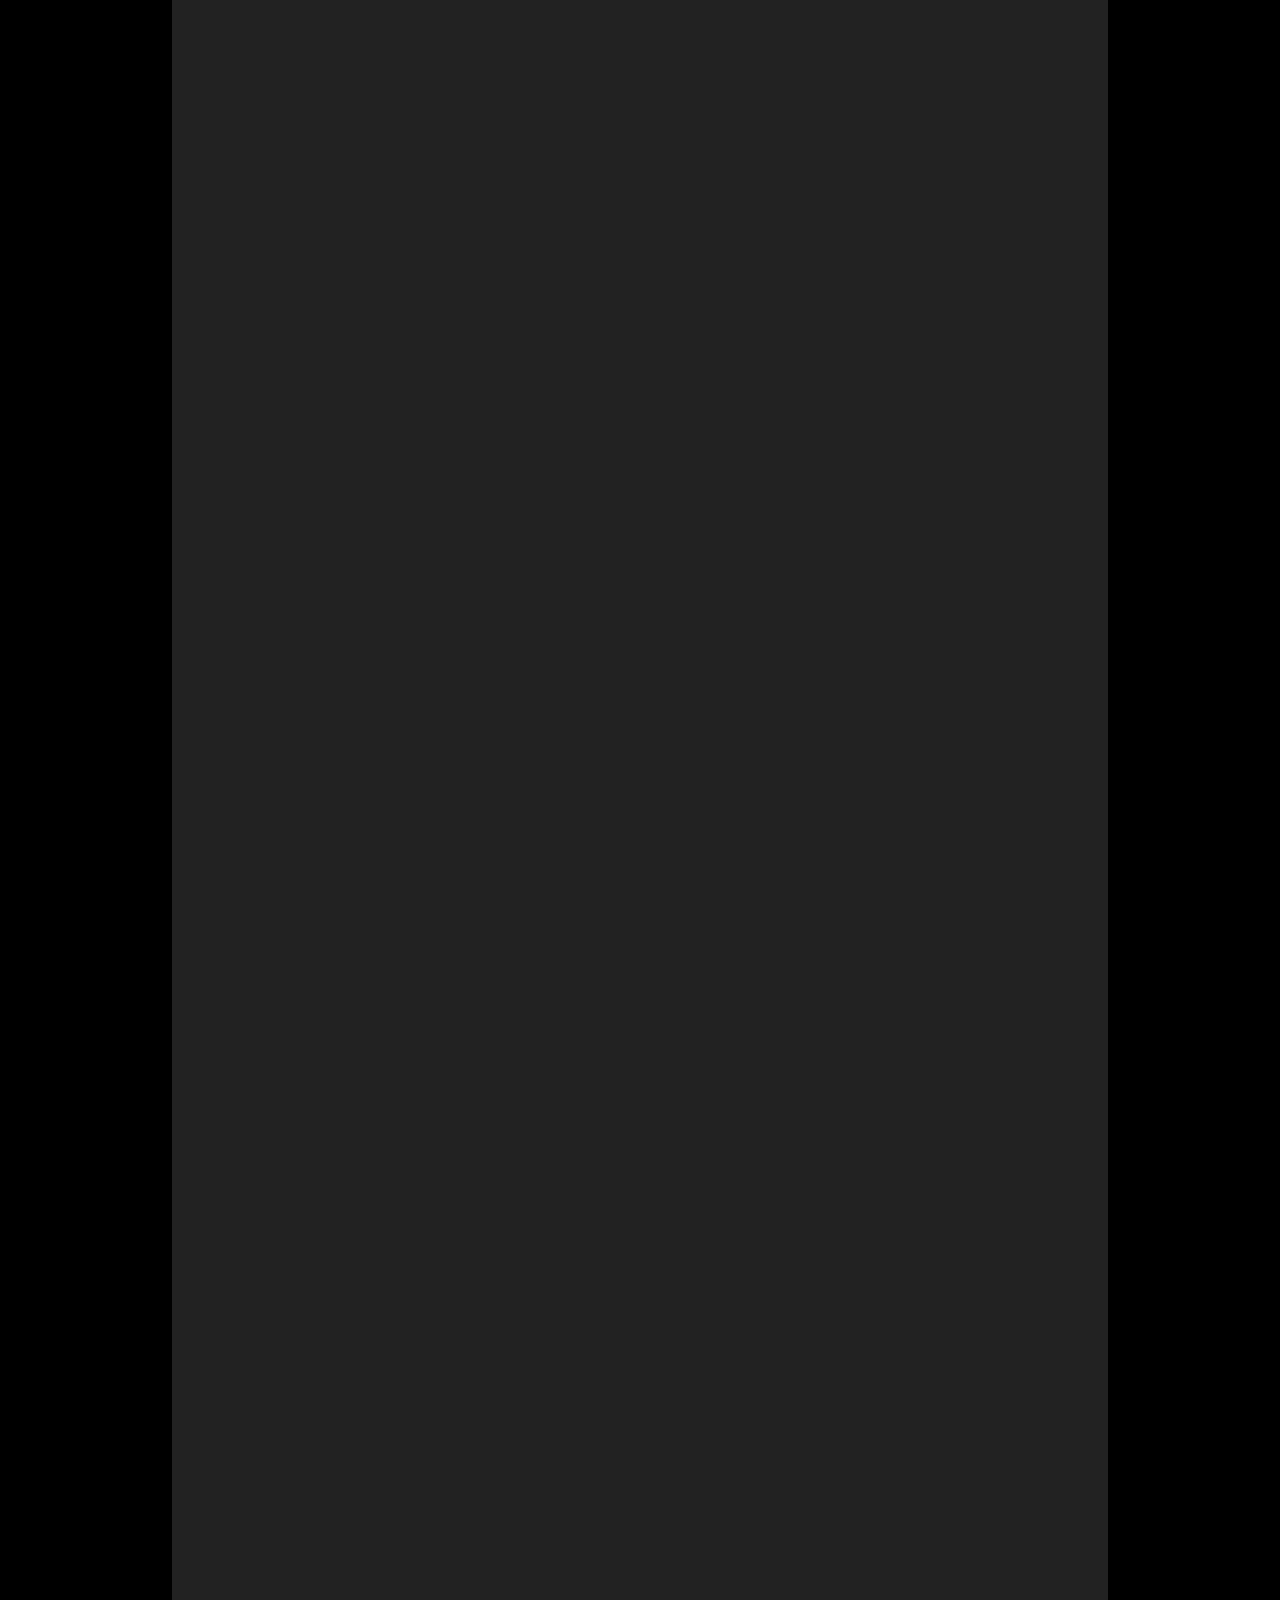
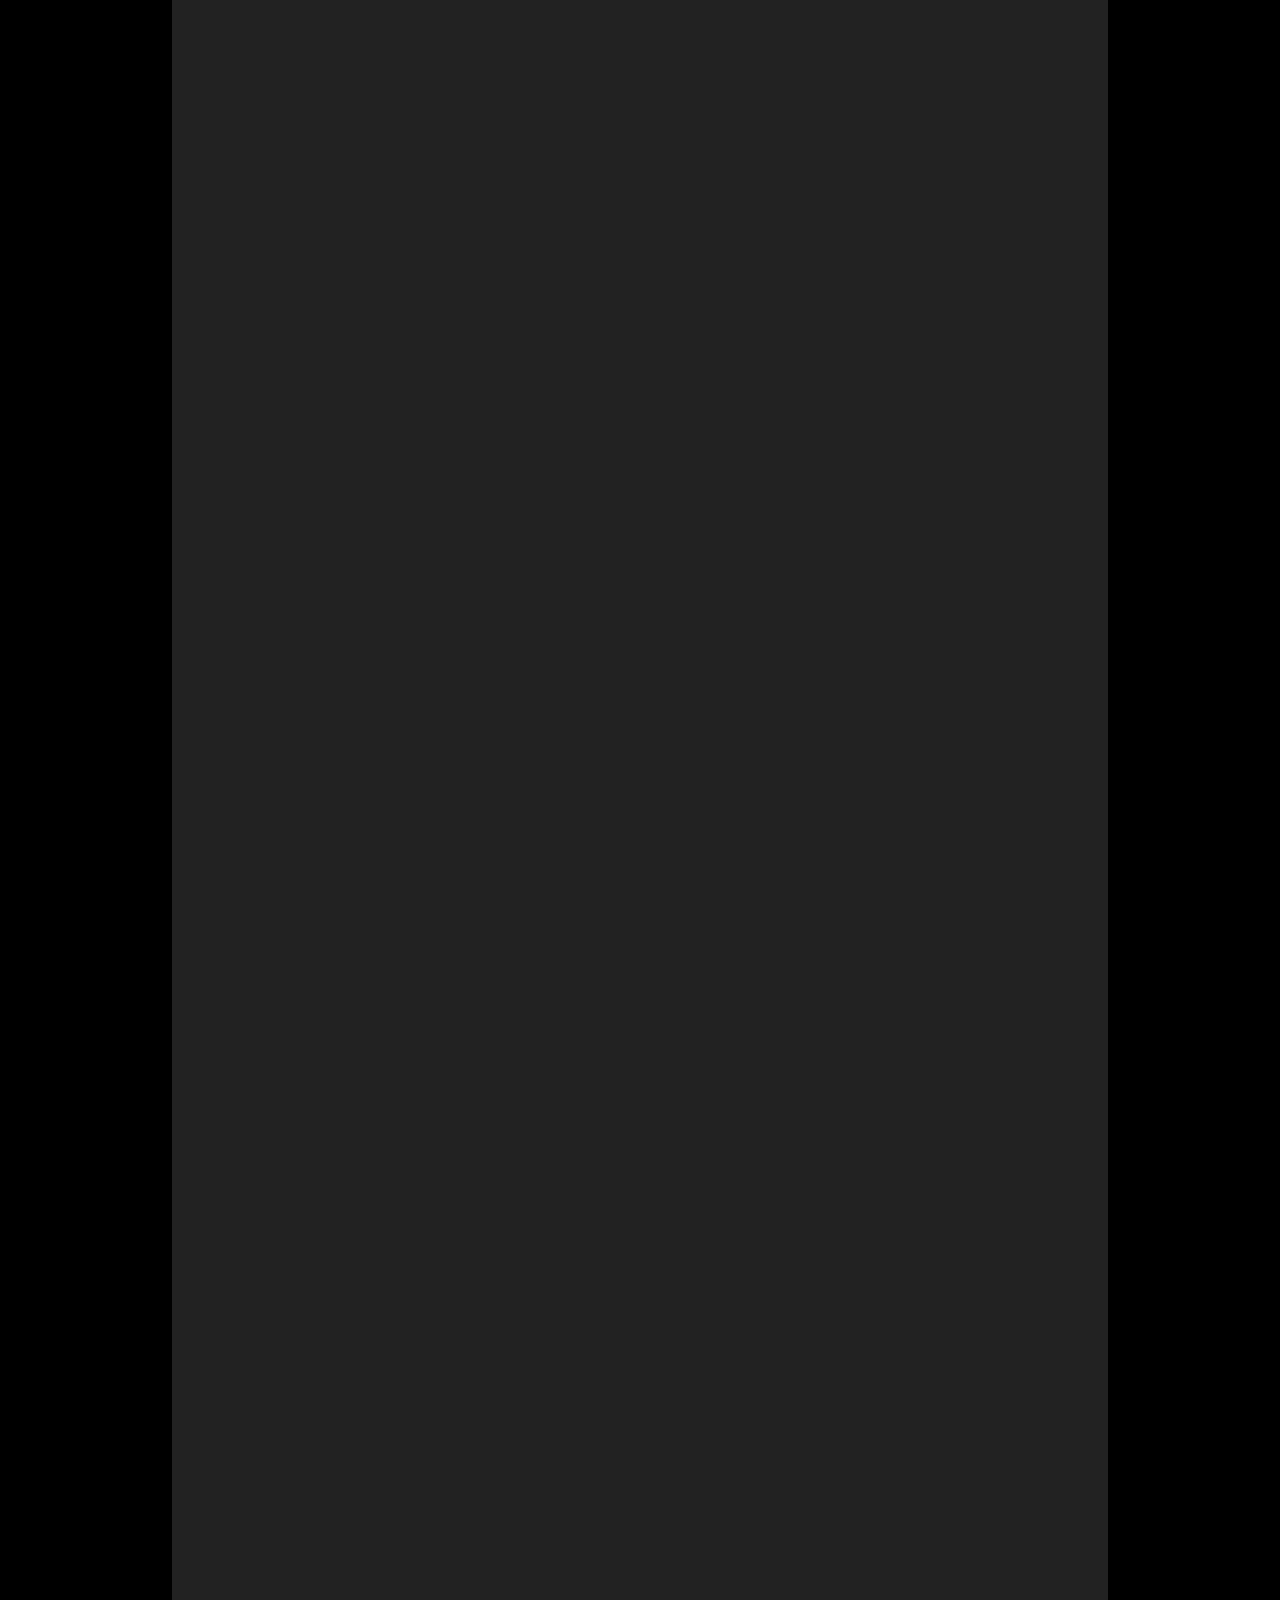
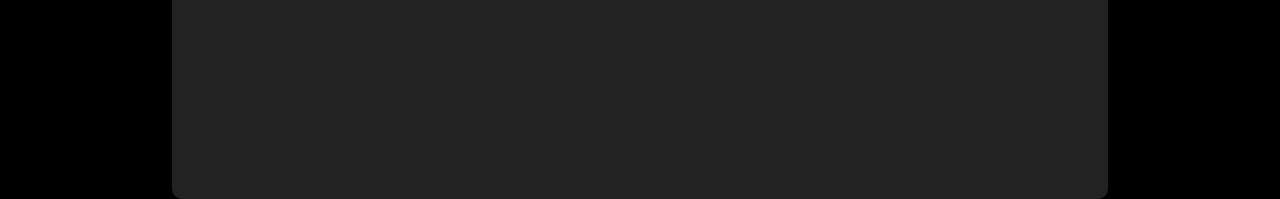
==== commit 33ebdc96: "added new exp" ====
--- a/index.html
+++ b/index.html
@@ -62,7 +62,15 @@
             <ul class="work-experience-list">
                 <li>
                     <h3>
-                        AI Software Developer | <a target="_blank" href="https://www.linkedin.com/in/chaitanya-venkata-a5a908212/"> Freelancing</a> | July 2024 – Sept 2024: 
+                        AI/ML developer | <a target="_blank" href="https://www.hooman.digital/"> Hooman Digital</a> | Dec 2024 – Present: 
+                        <a target="_blank" href="https://www.hooman.digital/"> <img src="images/Hooman_Logo.png" alt="Company Logo" class="logo"> </a>
+                    </h3>
+                    <p style="text-align: justify;">- Working as an AI/ML Developer at Hooman Digital. Excited to be working on exciting projects together 🚀✨.<p style="text-align: justify;">
+                    <p style="text-align: justify;">- <strong>Tech Stack:</strong> Python, Large Language Models (LLM), Deep Learning, REST APIs, Machine Learning, Gen AI.<p style="text-align: justify;">
+                </li>
+                <li>
+                    <h3>
+                        AI Software Developer | <a target="_blank" href="https://www.linkedin.com/in/chaitanya-venkata-a5a908212/"> Freelancing</a> | July 2024 – Oct 2024: 
                         <a target="_blank" href="https://www.linkedin.com/in/chaitanya-venkata-a5a908212/"> <img src="images/working.png" alt="Company Logo" class="logo"> </a>
                     </h3>
                     <p style="text-align: justify;">- Developed a fully automated AI-powered GIF Studio, improving <strong>accuracy by 95%</strong> and boosting execution <strong>speed by 5x</strong>, leading to a <strong>100x increase in user engagement</strong> on the platform.<p style="text-align: justify;">
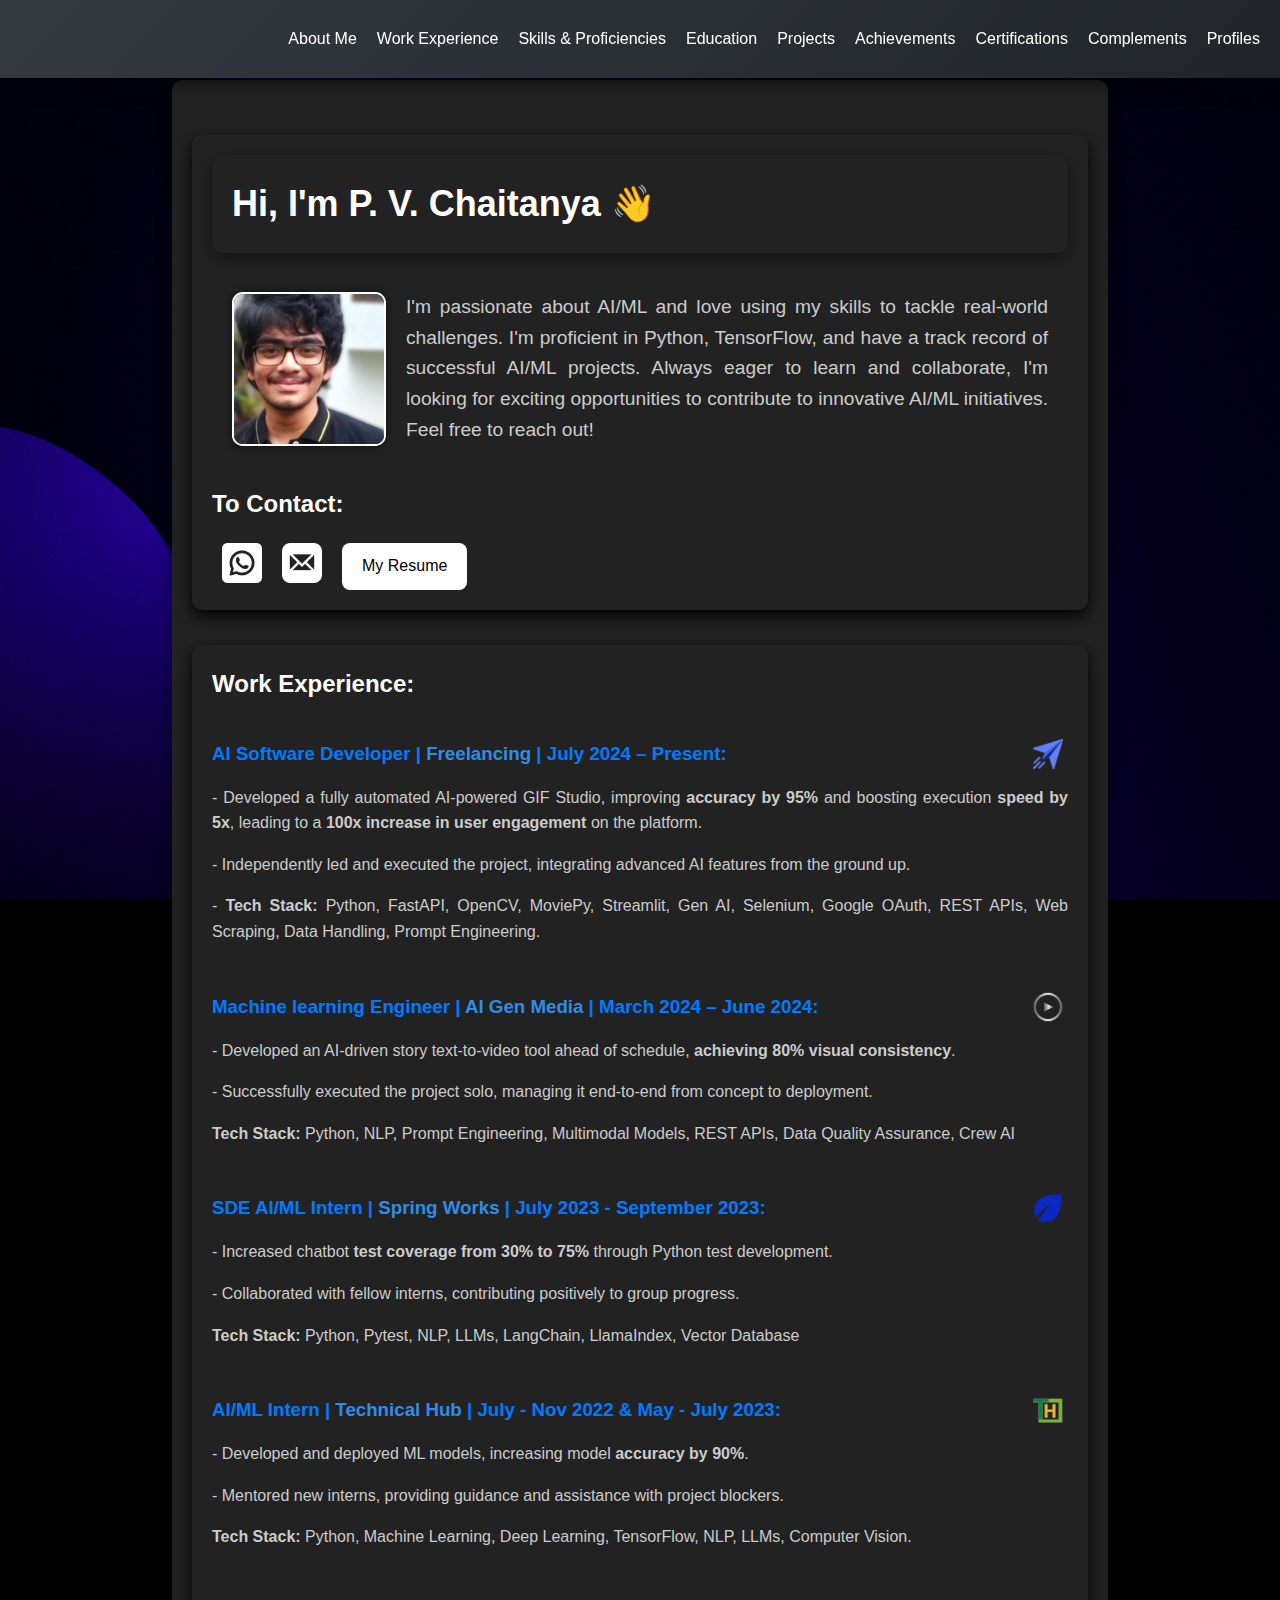
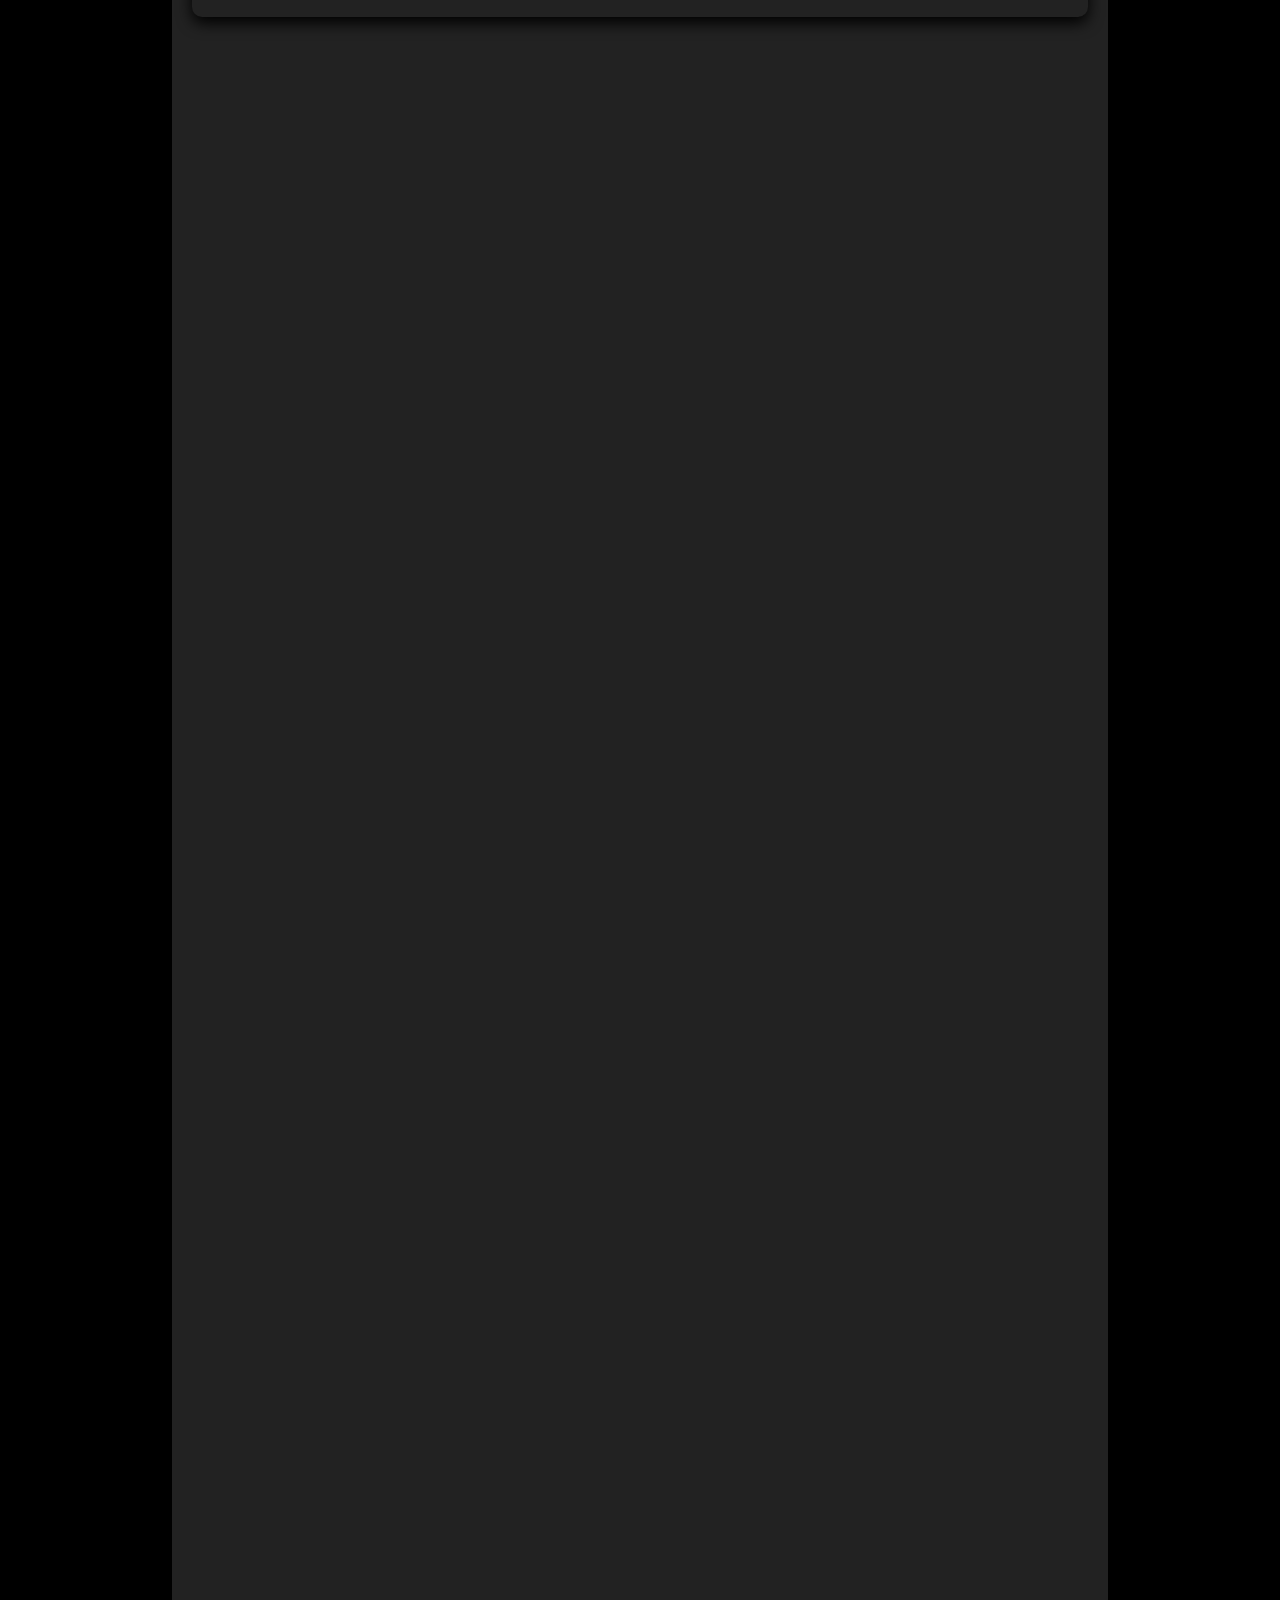
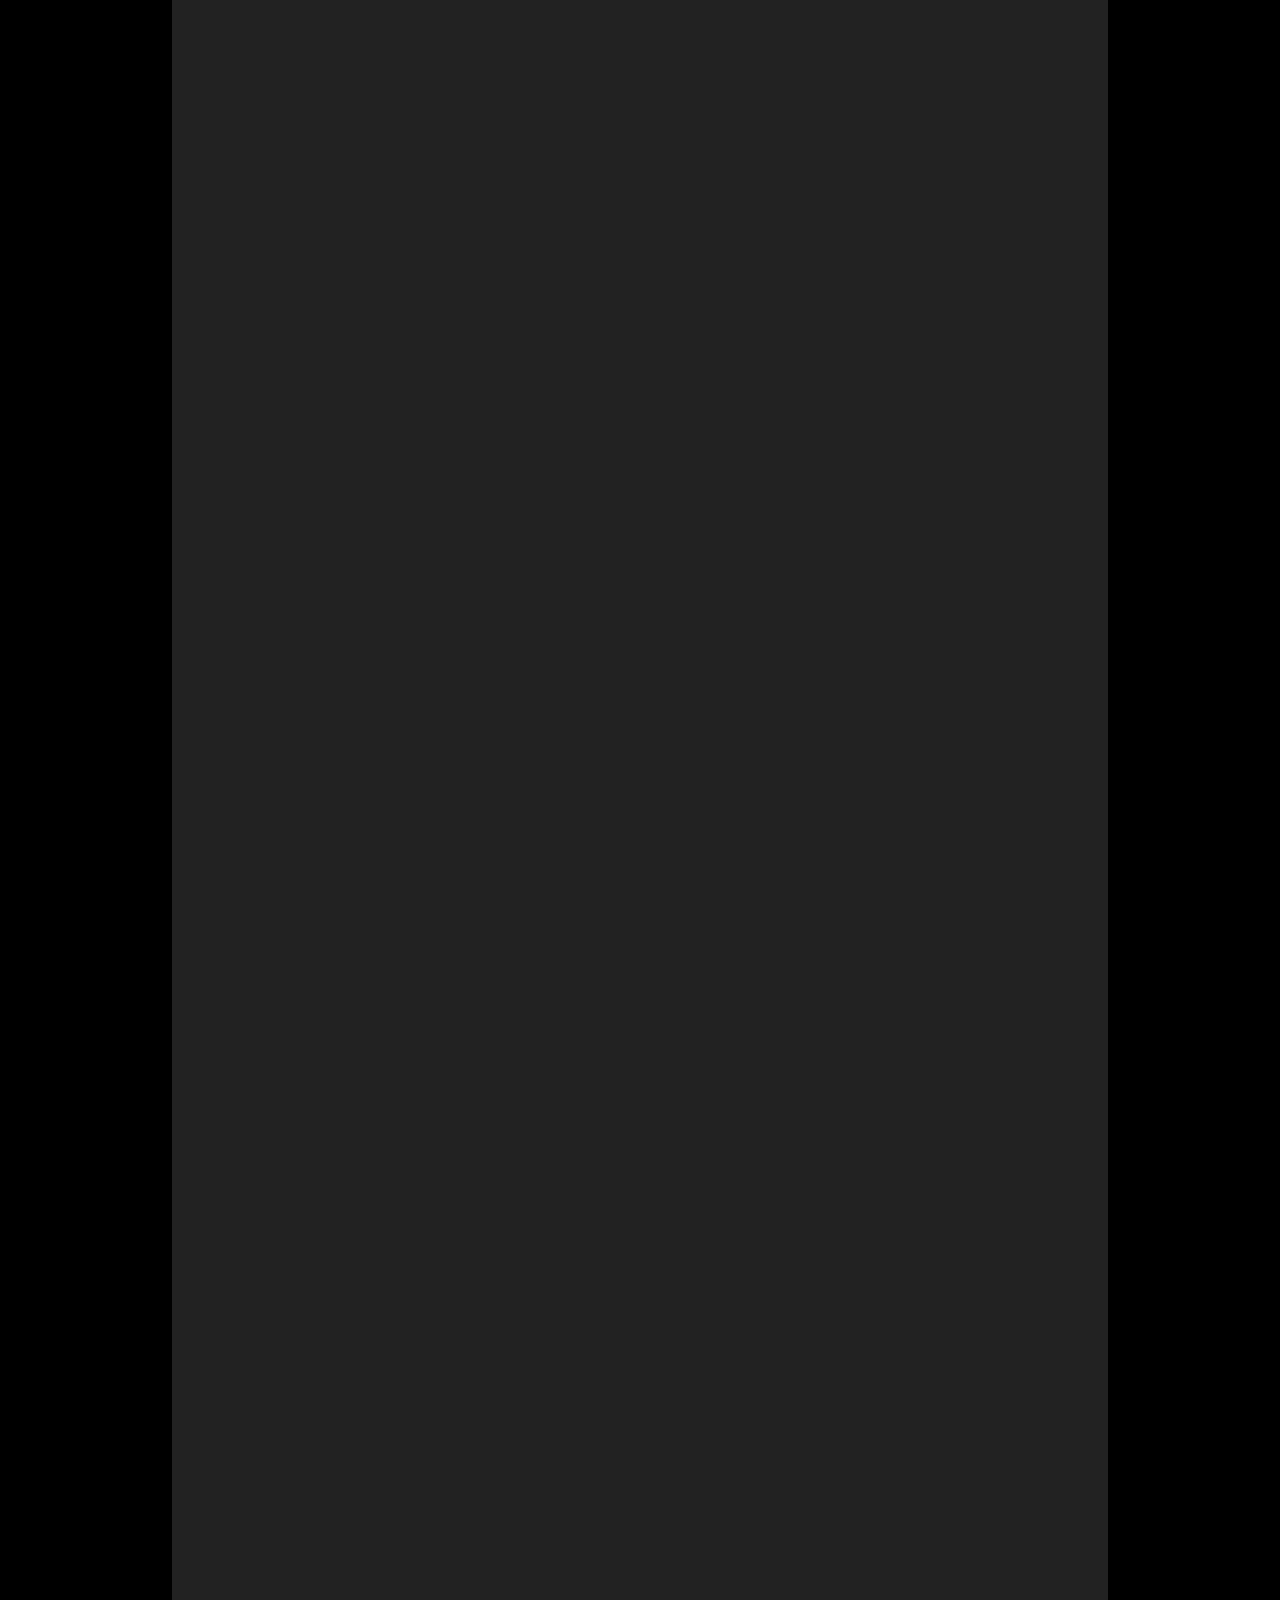
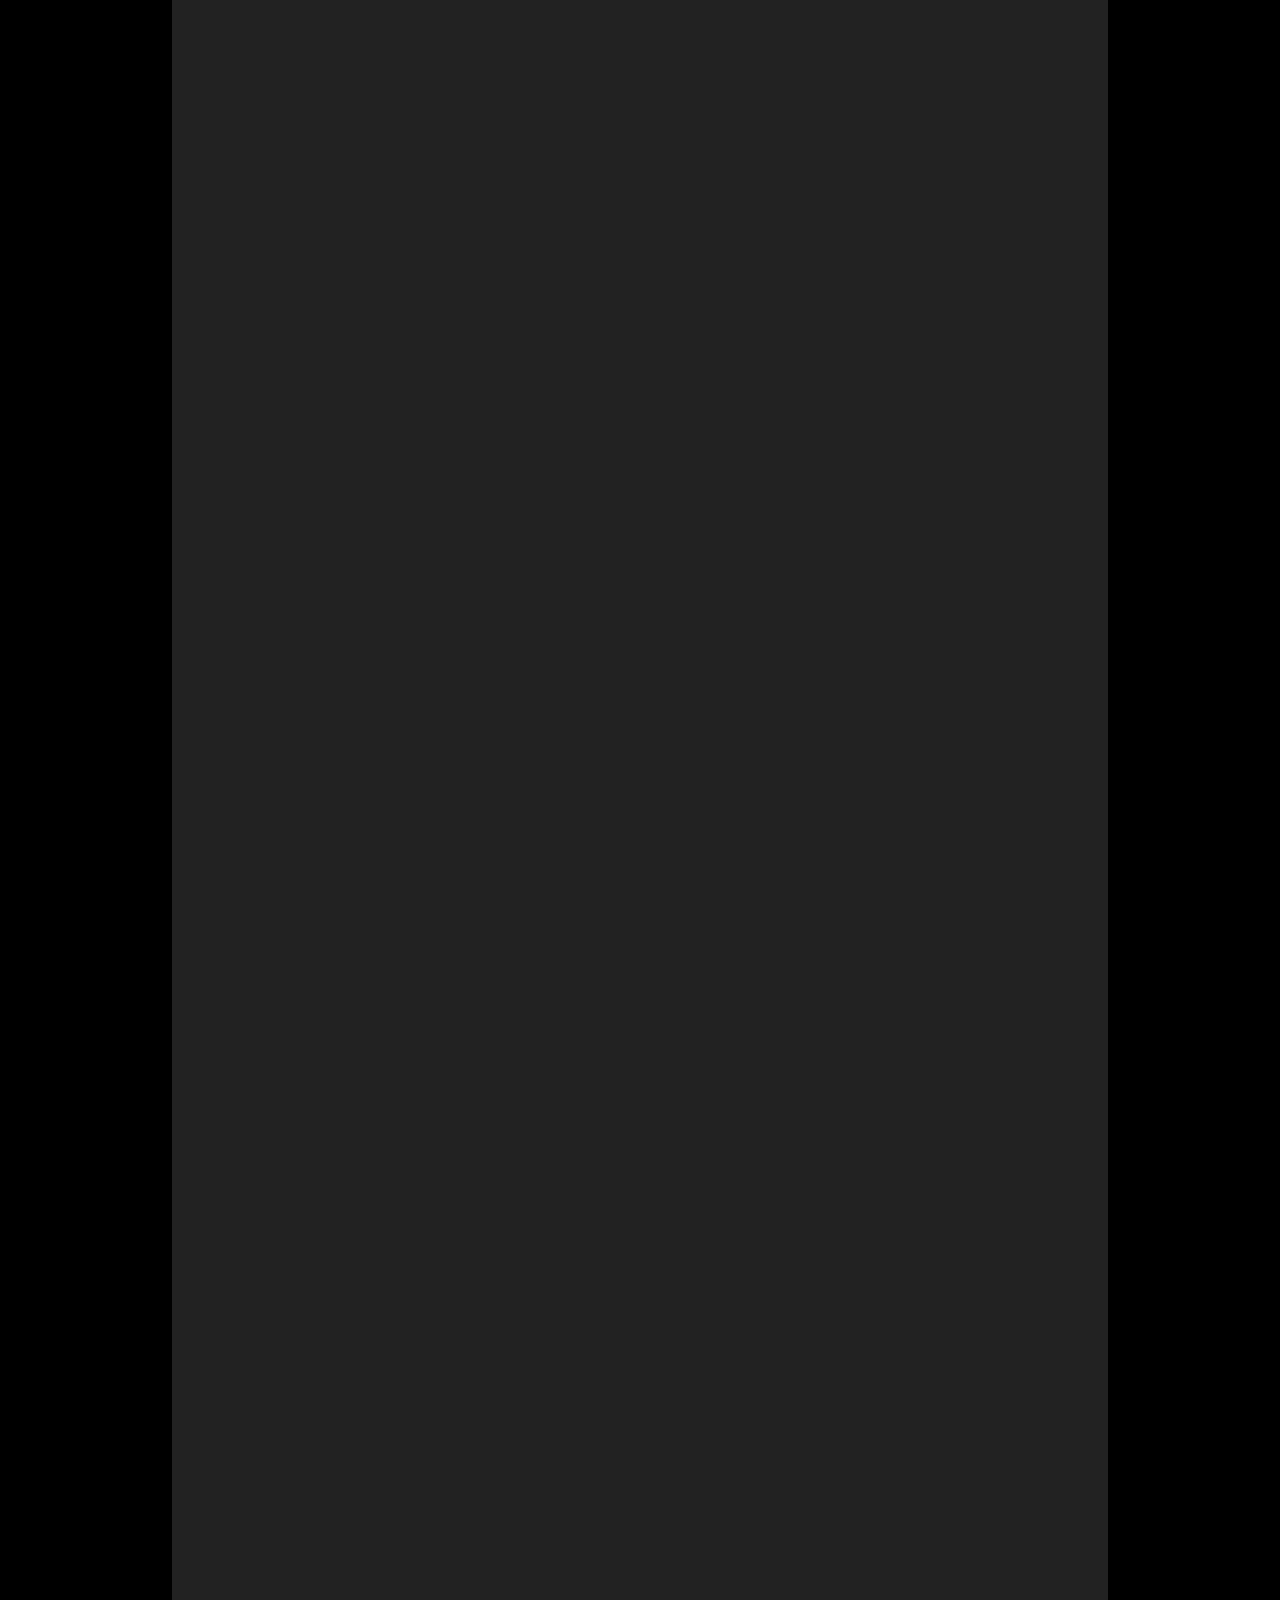
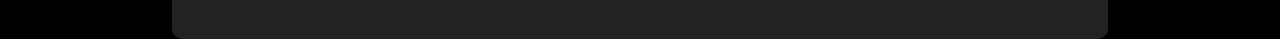
==== commit 4a1aea21: "Update index.html" ====
--- a/index.html
+++ b/index.html
@@ -62,20 +62,12 @@
             <ul class="work-experience-list">
                 <li>
                     <h3>
-                        AI/ML developer | <a target="_blank" href="https://www.hooman.digital/"> Hooman Digital</a> | Dec 2024 – Present: 
-                        <a target="_blank" href="https://www.hooman.digital/"> <img src="images/Hooman_Logo.png" alt="Company Logo" class="logo"> </a>
-                    </h3>
-                    <p style="text-align: justify;">- Working as an AI/ML Developer at Hooman Digital. Excited to be working on exciting projects together 🚀✨.<p style="text-align: justify;">
-                    <p style="text-align: justify;">- <strong>Tech Stack:</strong> Python, Large Language Models (LLM), Deep Learning, REST APIs, Machine Learning, Gen AI.<p style="text-align: justify;">
-                </li>
-                <li>
-                    <h3>
-                        AI Software Developer | <a target="_blank" href="https://www.linkedin.com/in/chaitanya-venkata-a5a908212/"> Freelancing</a> | July 2024 – Oct 2024: 
+                        AI Software Developer | <a target="_blank" href="https://www.linkedin.com/in/chaitanya-venkata-a5a908212/"> Freelancing</a> | July 2024 – Present: 
                         <a target="_blank" href="https://www.linkedin.com/in/chaitanya-venkata-a5a908212/"> <img src="images/working.png" alt="Company Logo" class="logo"> </a>
                     </h3>
                     <p style="text-align: justify;">- Developed a fully automated AI-powered GIF Studio, improving <strong>accuracy by 95%</strong> and boosting execution <strong>speed by 5x</strong>, leading to a <strong>100x increase in user engagement</strong> on the platform.<p style="text-align: justify;">
                     <p style="text-align: justify;">- Independently led and executed the project, integrating advanced AI features from the ground up.<p style="text-align: justify;">
-                    <p style="text-align: justify;">- <strong>Tech Stack:</strong> Python, OpenCV, MoviePy, Streamlit, Gen AI, Selenium, Google OAuth, REST APIs, Web Scraping, Data Handling, Prompt Engineering.<p style="text-align: justify;">
+                    <p style="text-align: justify;">- <strong>Tech Stack:</strong> Python, FastAPI, OpenCV, MoviePy, Streamlit, Gen AI, Selenium, Google OAuth, REST APIs, Web Scraping, Data Handling, Prompt Engineering.<p style="text-align: justify;">
                 </li>
                 <li>
                     <h3>
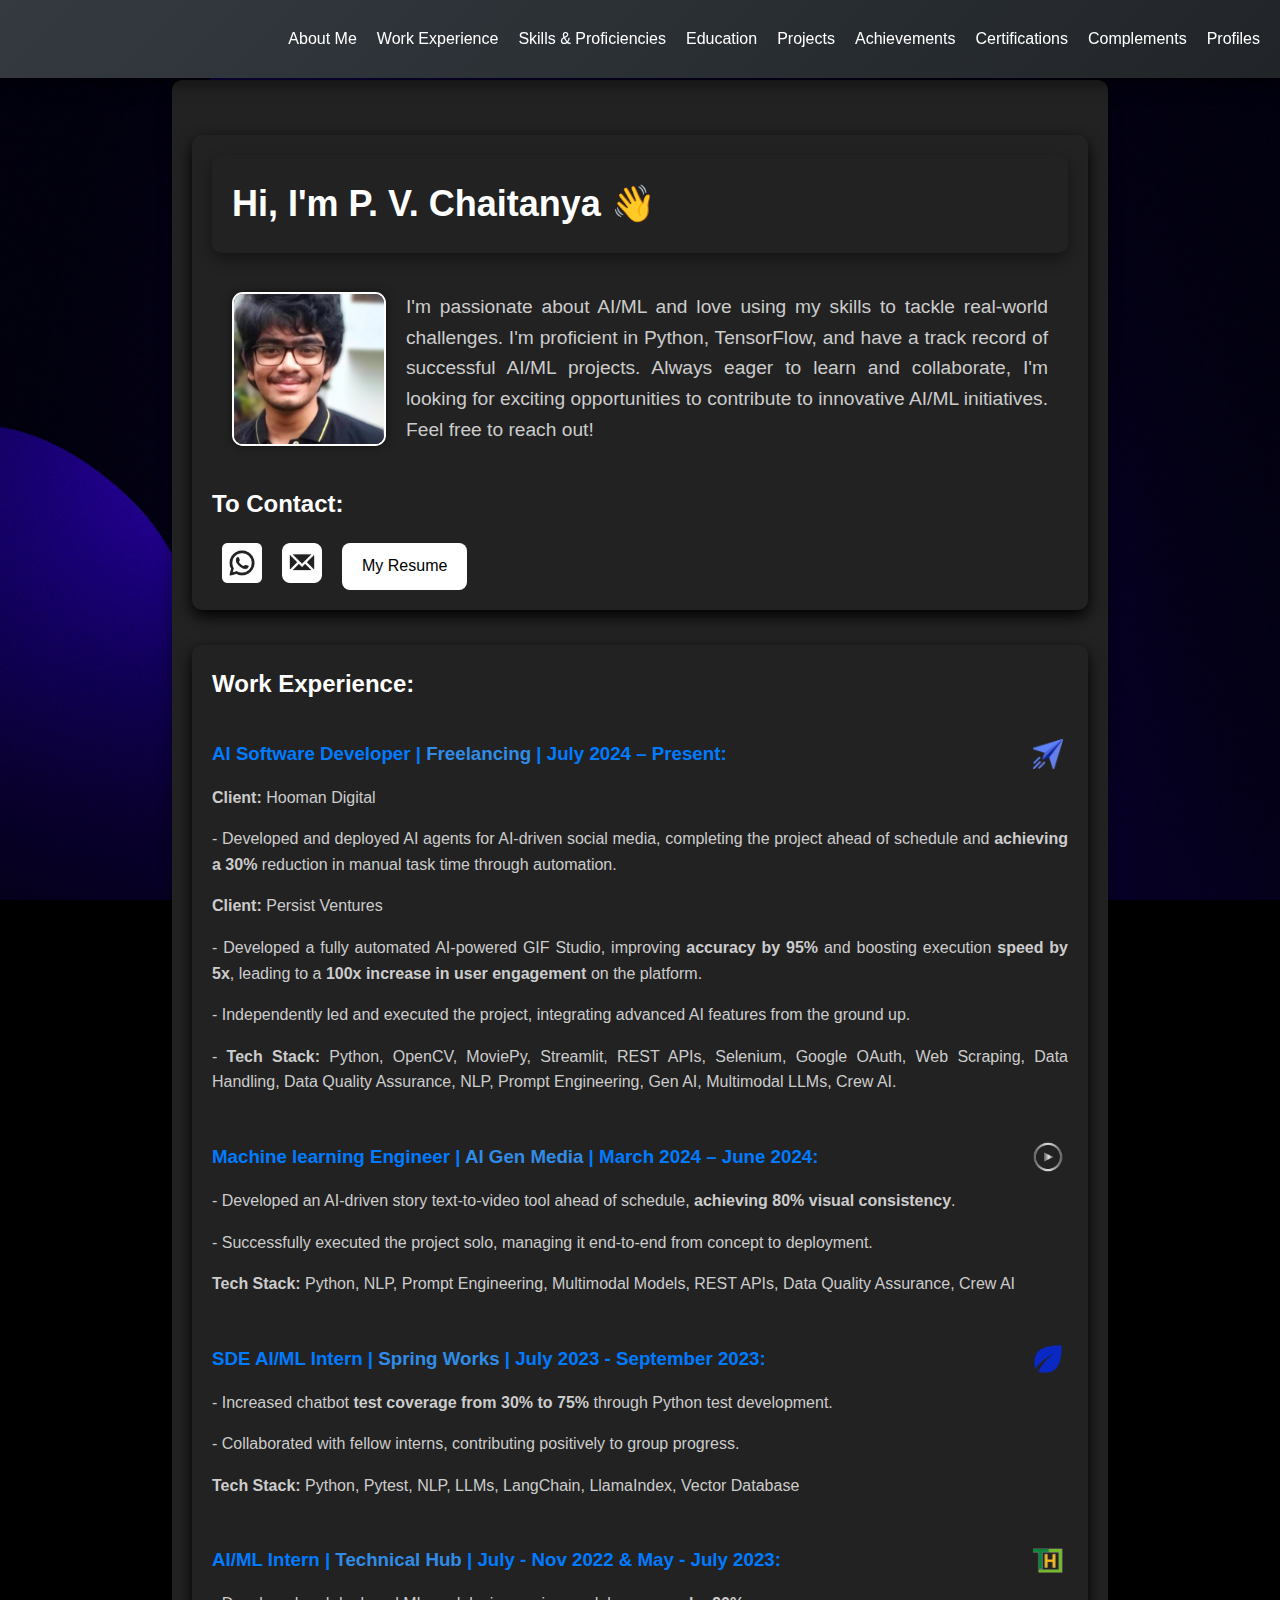
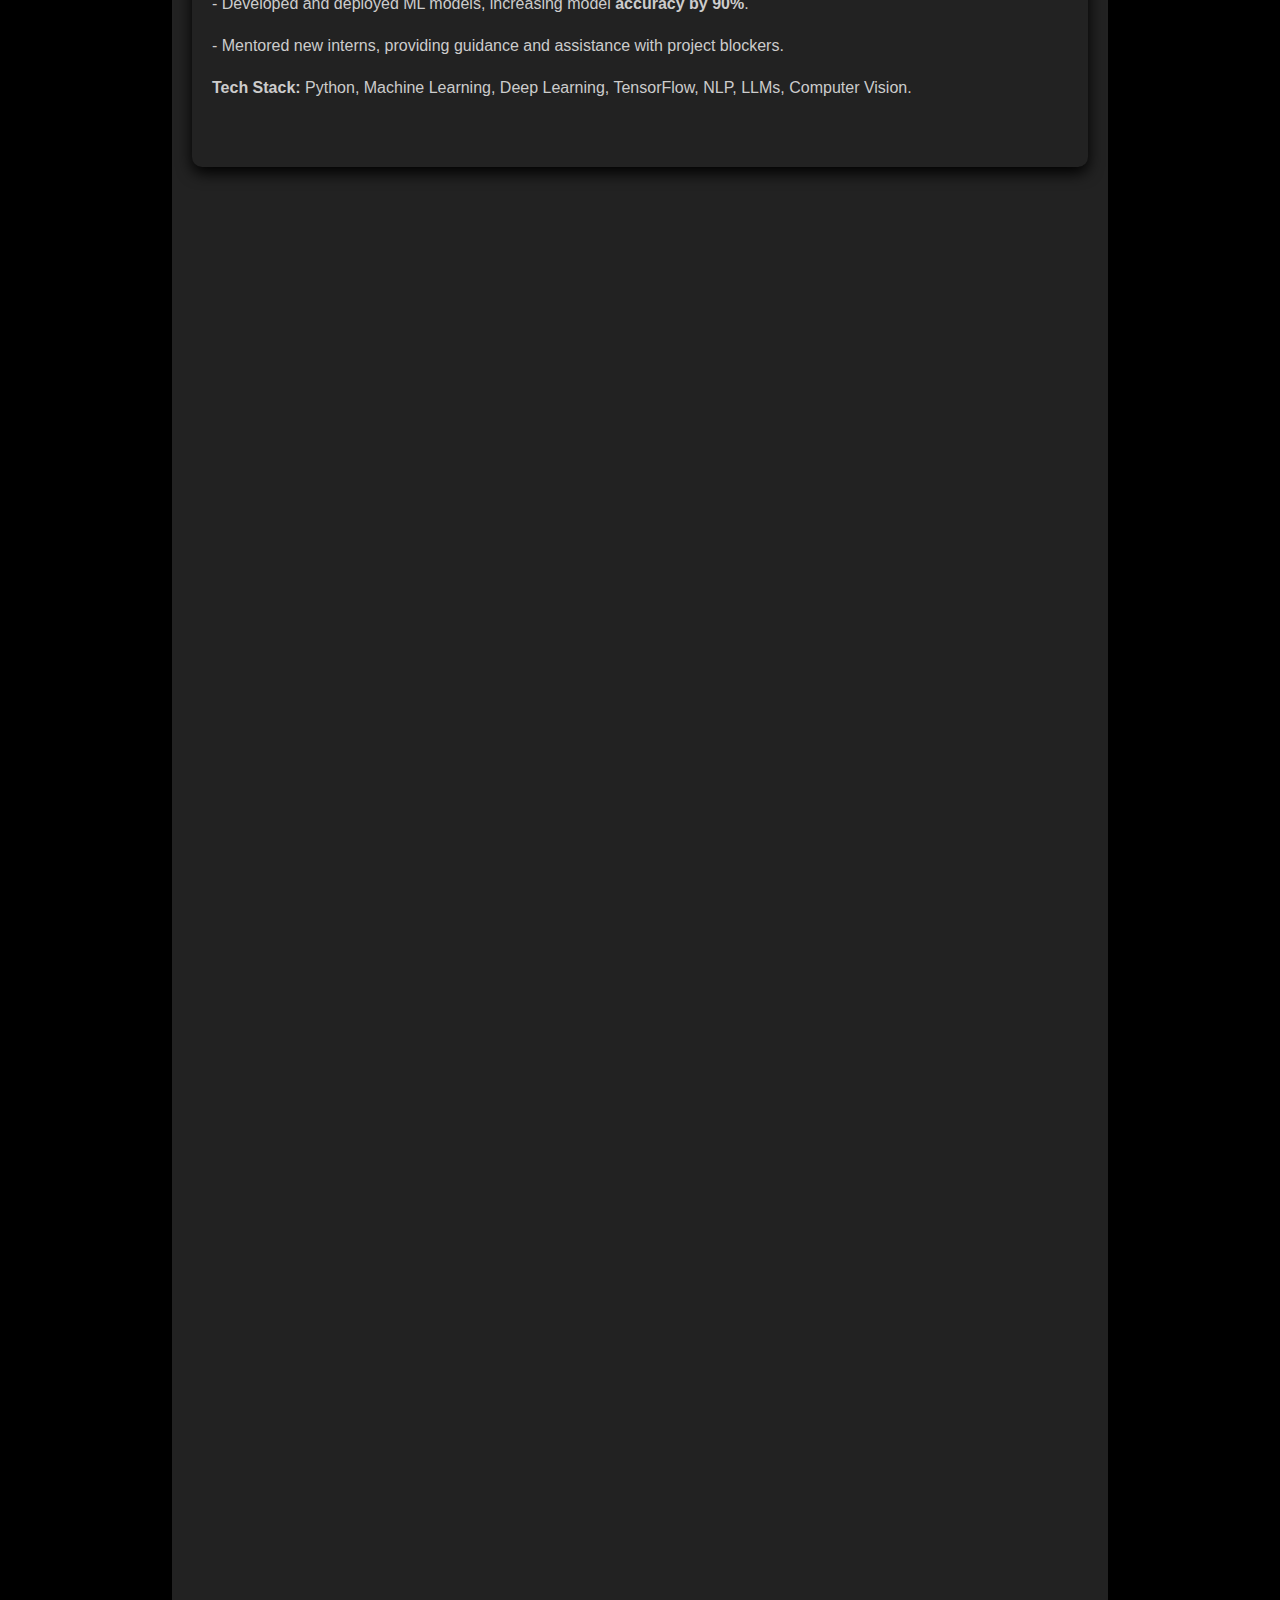
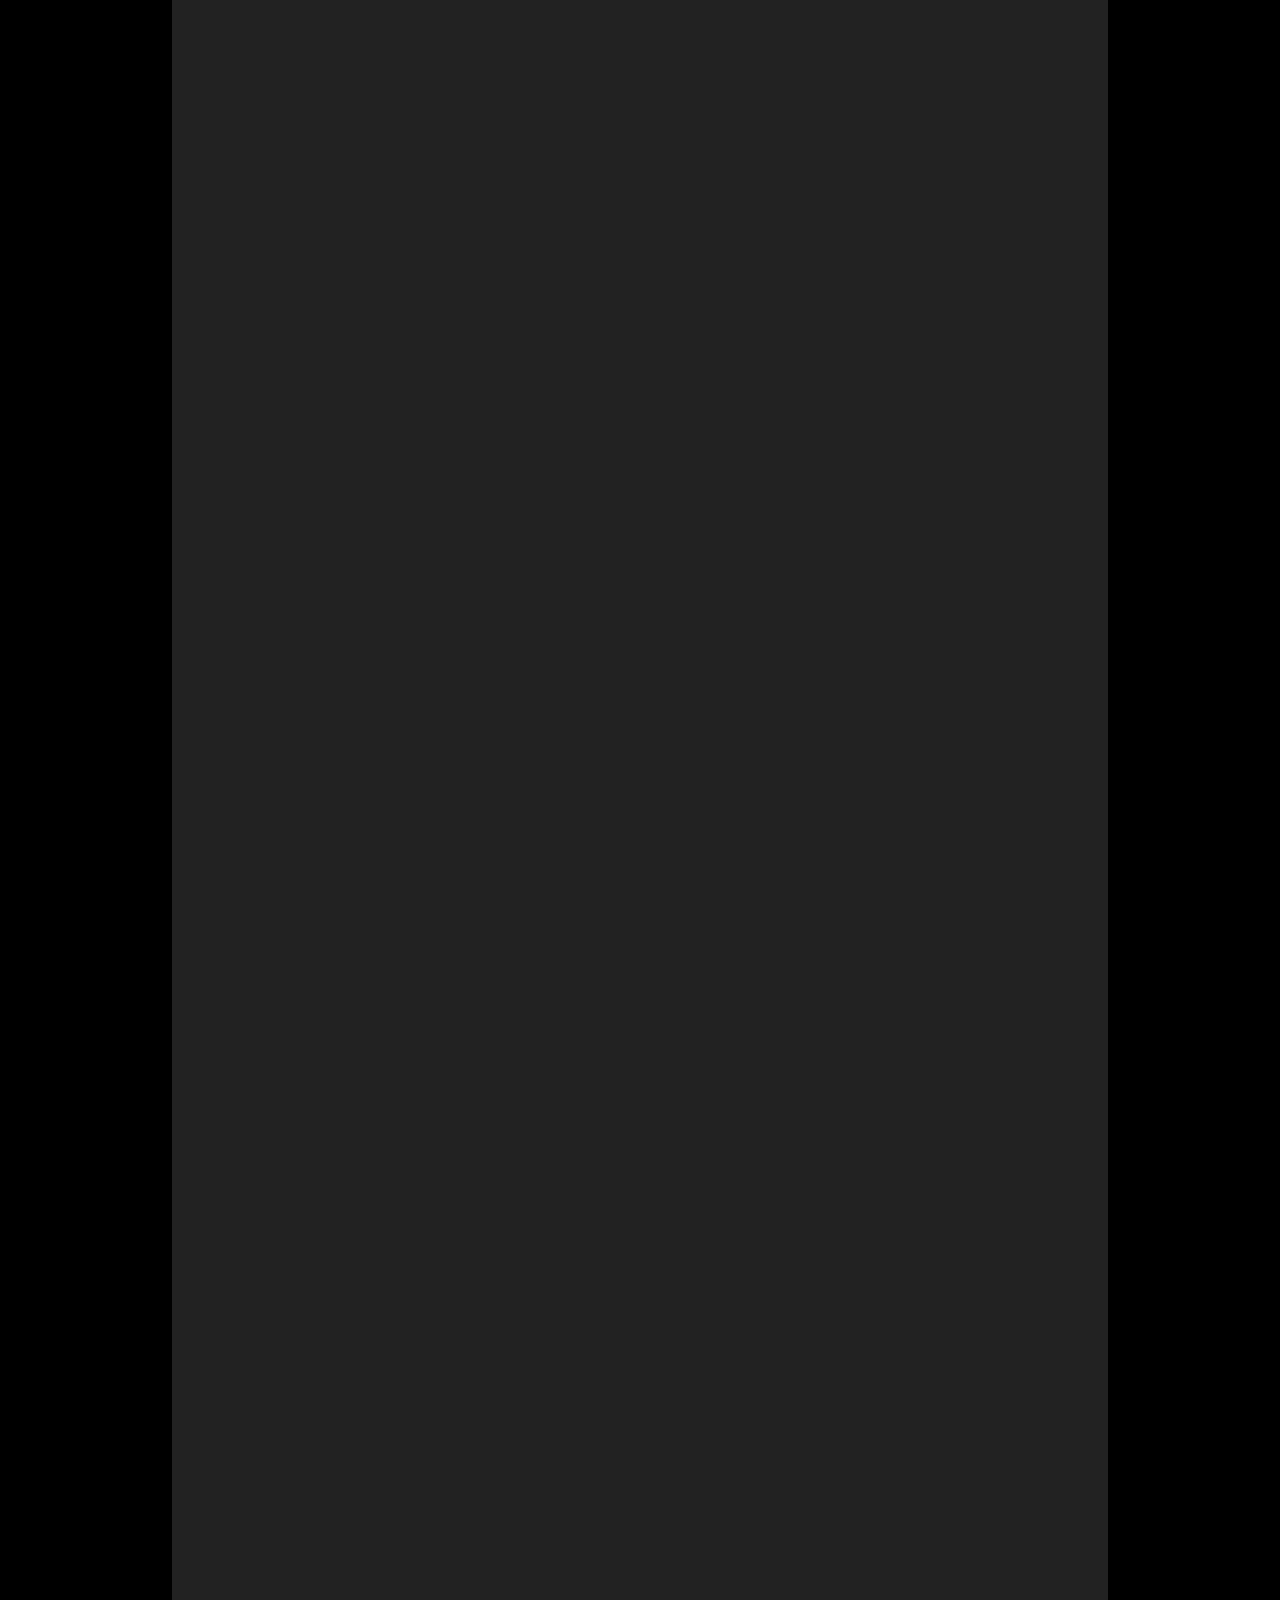
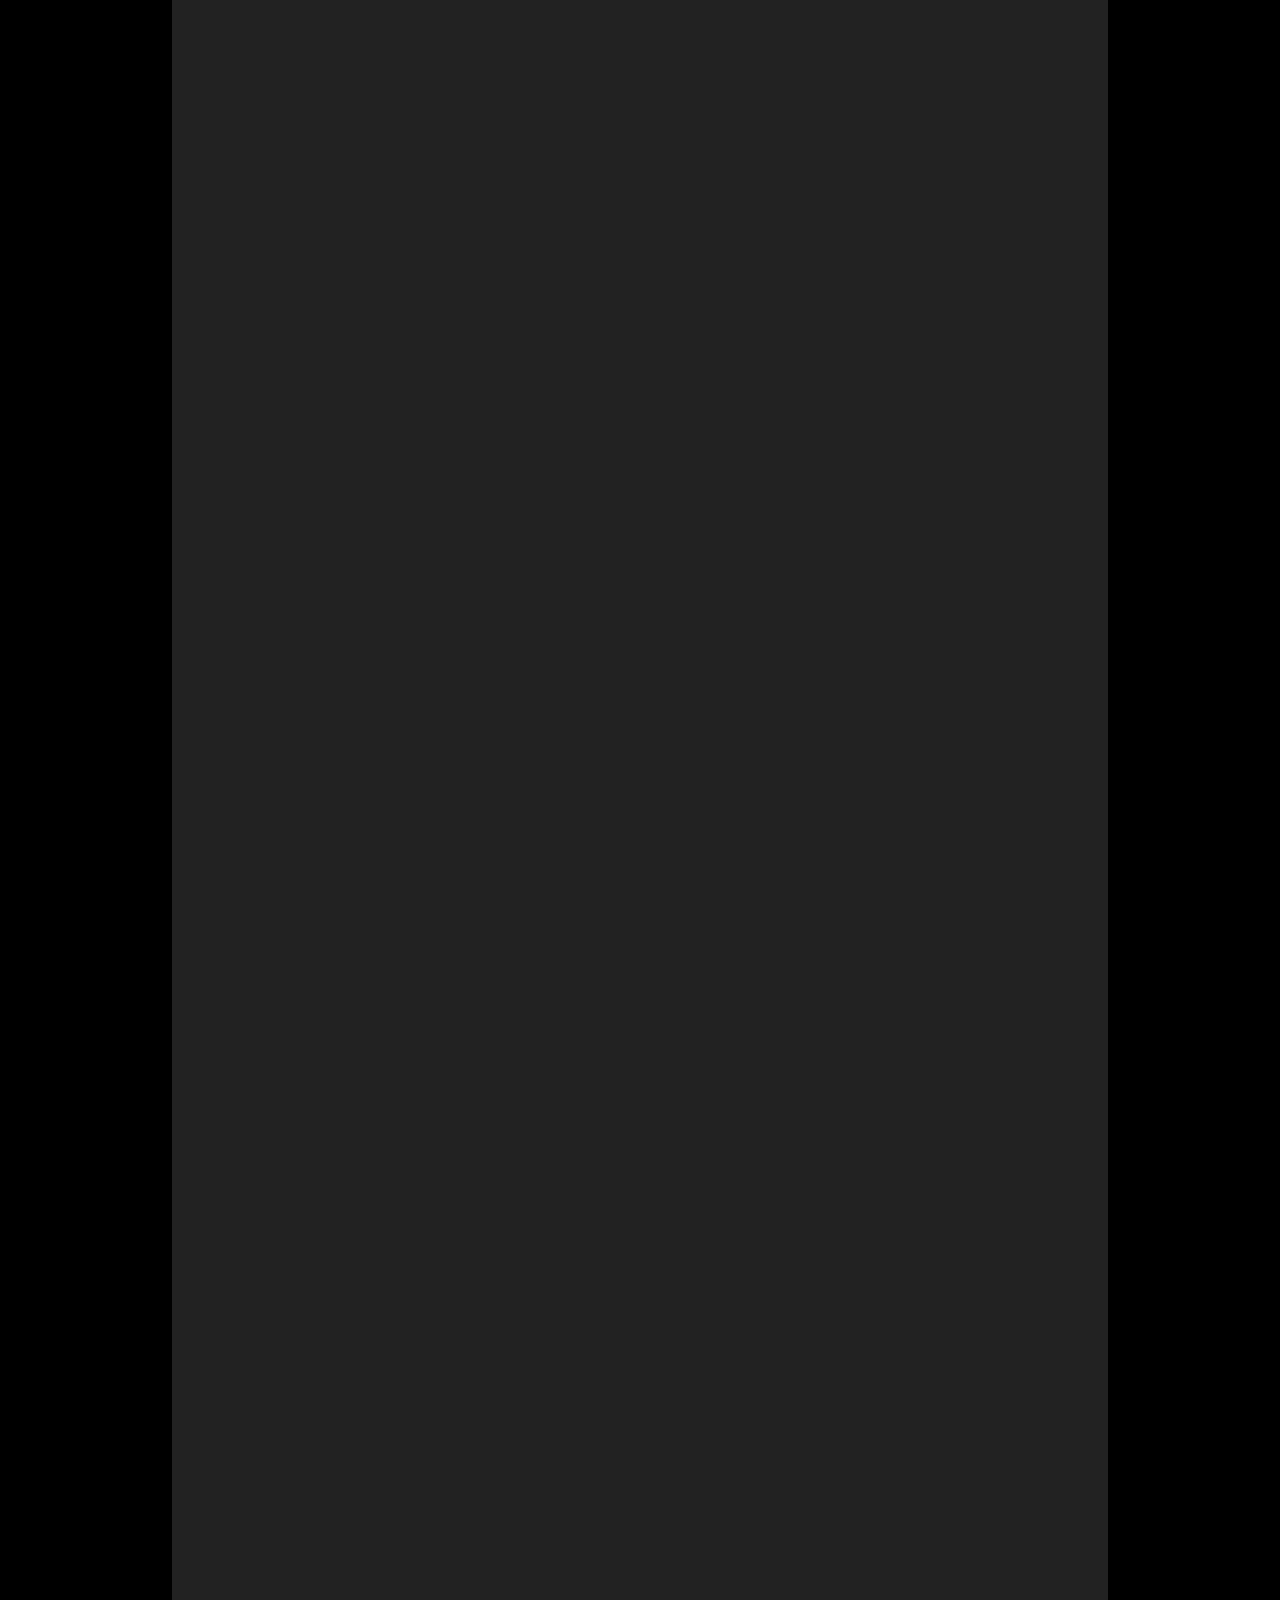
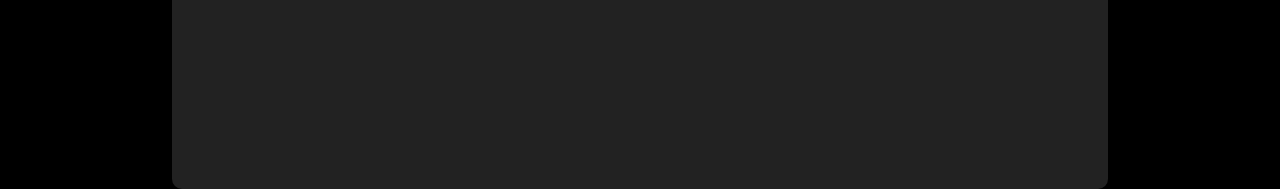
==== commit 5c0a1150: "Update index.html" ====
--- a/index.html
+++ b/index.html
@@ -65,9 +65,12 @@
                         AI Software Developer | <a target="_blank" href="https://www.linkedin.com/in/chaitanya-venkata-a5a908212/"> Freelancing</a> | July 2024 – Present: 
                         <a target="_blank" href="https://www.linkedin.com/in/chaitanya-venkata-a5a908212/"> <img src="images/working.png" alt="Company Logo" class="logo"> </a>
                     </h3>
+                    <p style="text-align: justify;"><strong>Client: </strong>Hooman Digital</p>
+                    <p style="text-align: justify;">- Developed and deployed AI agents for AI-driven social media, completing the project ahead of schedule and <strong>achieving a 30%</strong> reduction in manual task time through automation.</p>
+                    <p style="text-align: justify;"><strong>Client: </strong>Persist Ventures</p>
                     <p style="text-align: justify;">- Developed a fully automated AI-powered GIF Studio, improving <strong>accuracy by 95%</strong> and boosting execution <strong>speed by 5x</strong>, leading to a <strong>100x increase in user engagement</strong> on the platform.<p style="text-align: justify;">
                     <p style="text-align: justify;">- Independently led and executed the project, integrating advanced AI features from the ground up.<p style="text-align: justify;">
-                    <p style="text-align: justify;">- <strong>Tech Stack:</strong> Python, FastAPI, OpenCV, MoviePy, Streamlit, Gen AI, Selenium, Google OAuth, REST APIs, Web Scraping, Data Handling, Prompt Engineering.<p style="text-align: justify;">
+                    <p style="text-align: justify;">- <strong>Tech Stack:</strong> Python, OpenCV, MoviePy, Streamlit, REST APIs, Selenium, Google OAuth, Web Scraping, Data Handling, Data Quality Assurance, NLP, Prompt Engineering, Gen AI, Multimodal LLMs, Crew AI.<p style="text-align: justify;">
                 </li>
                 <li>
                     <h3>
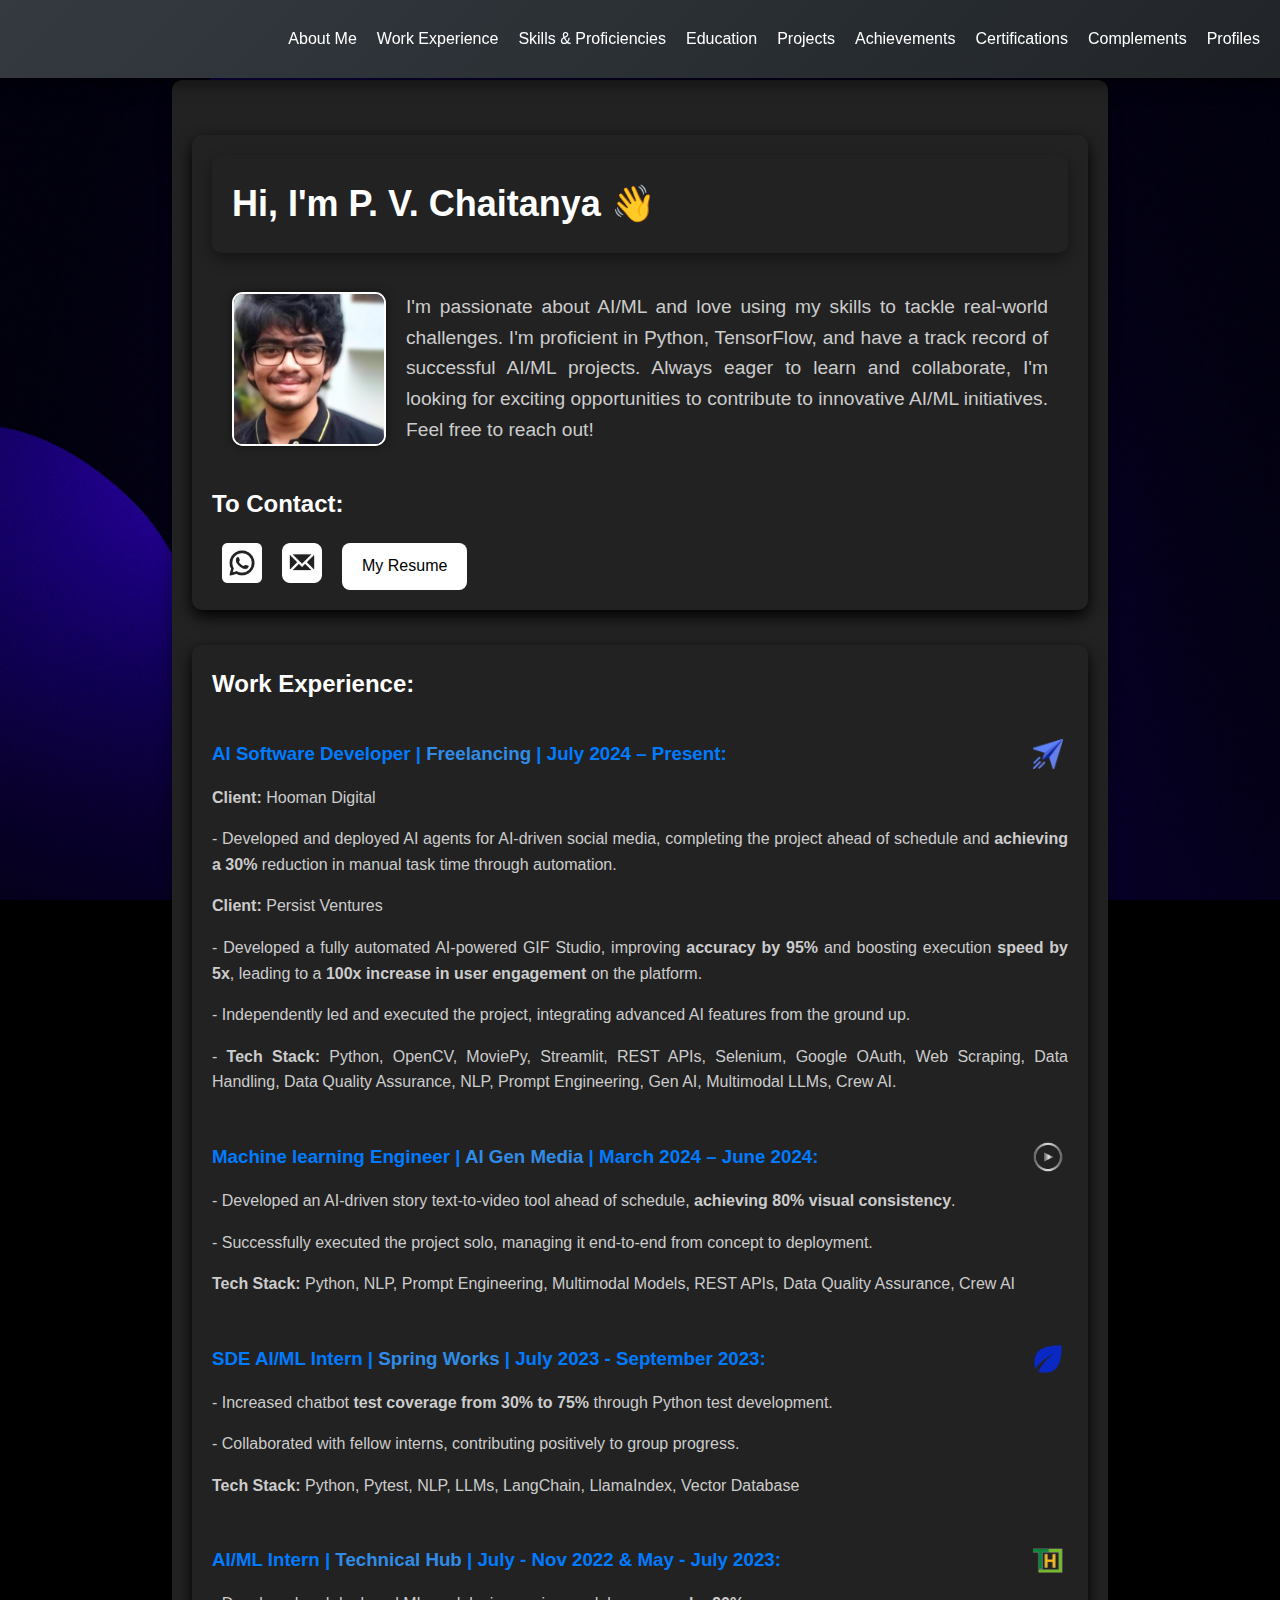
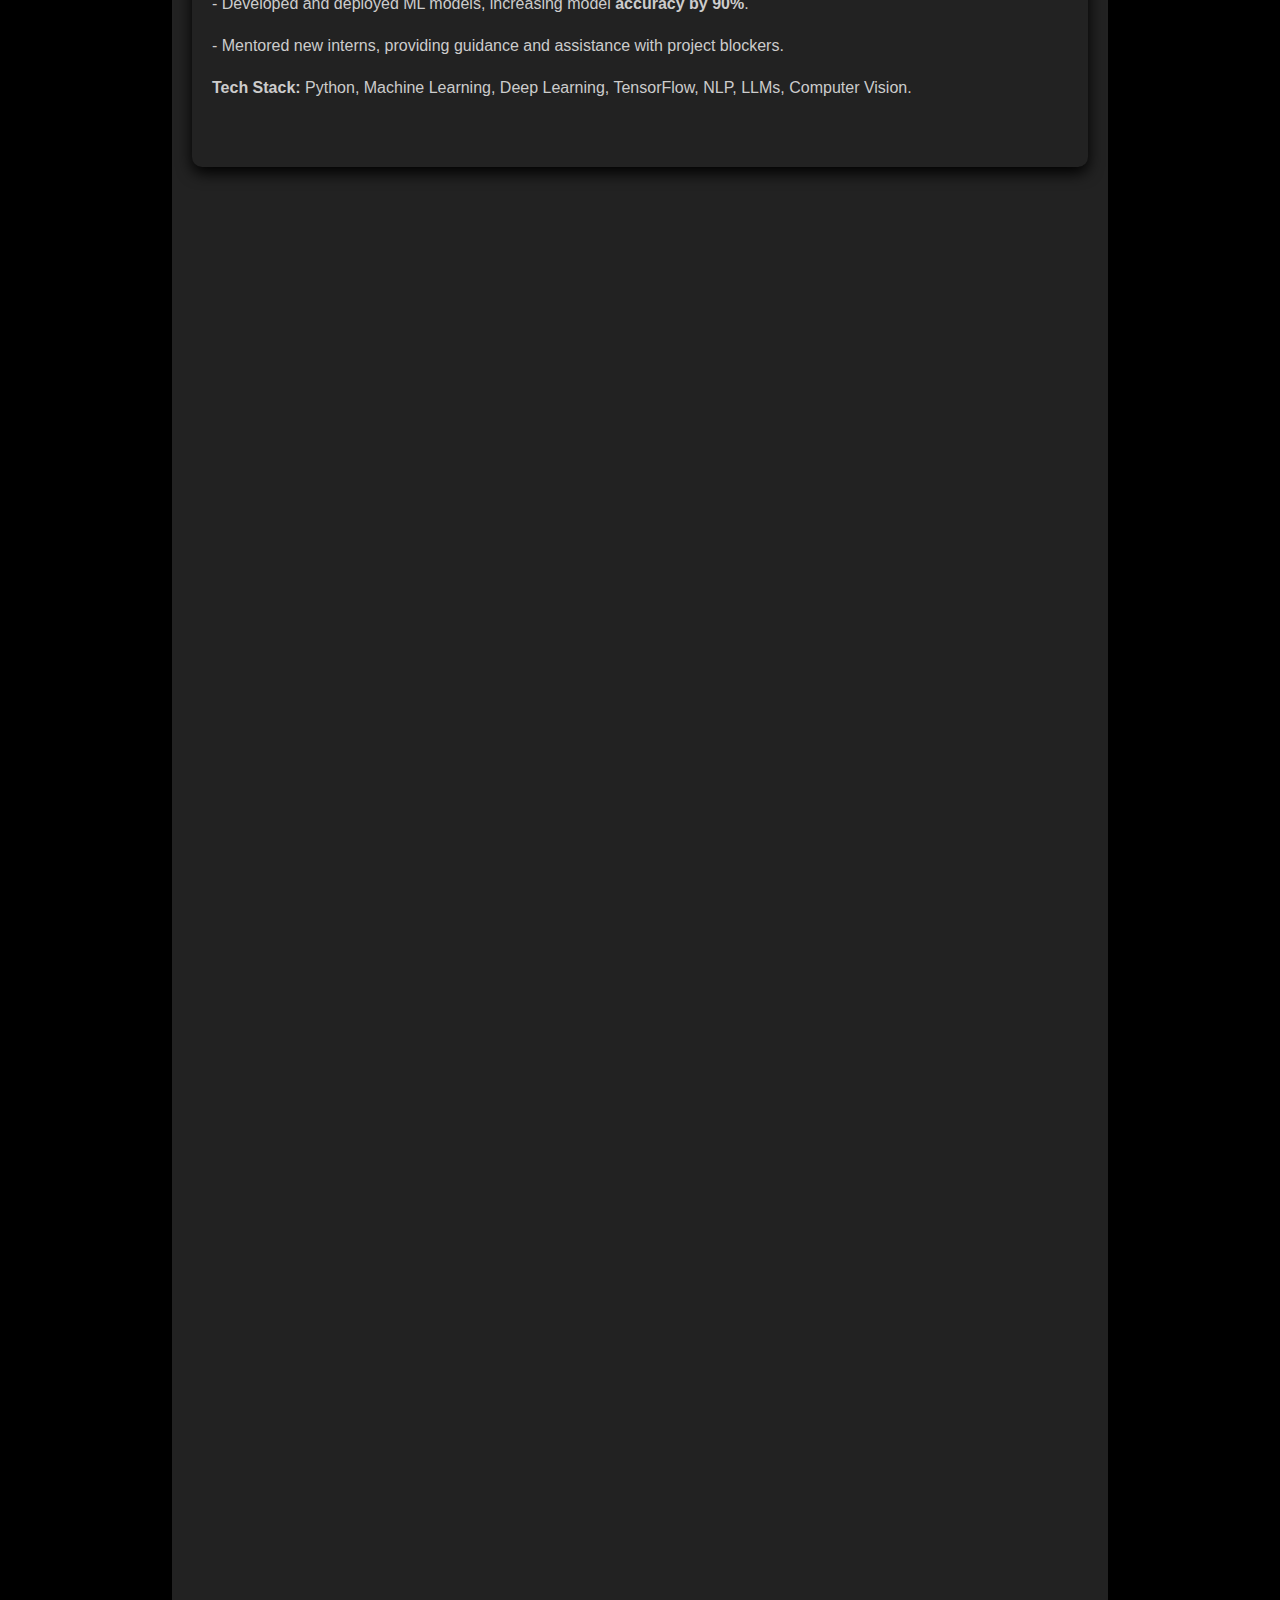
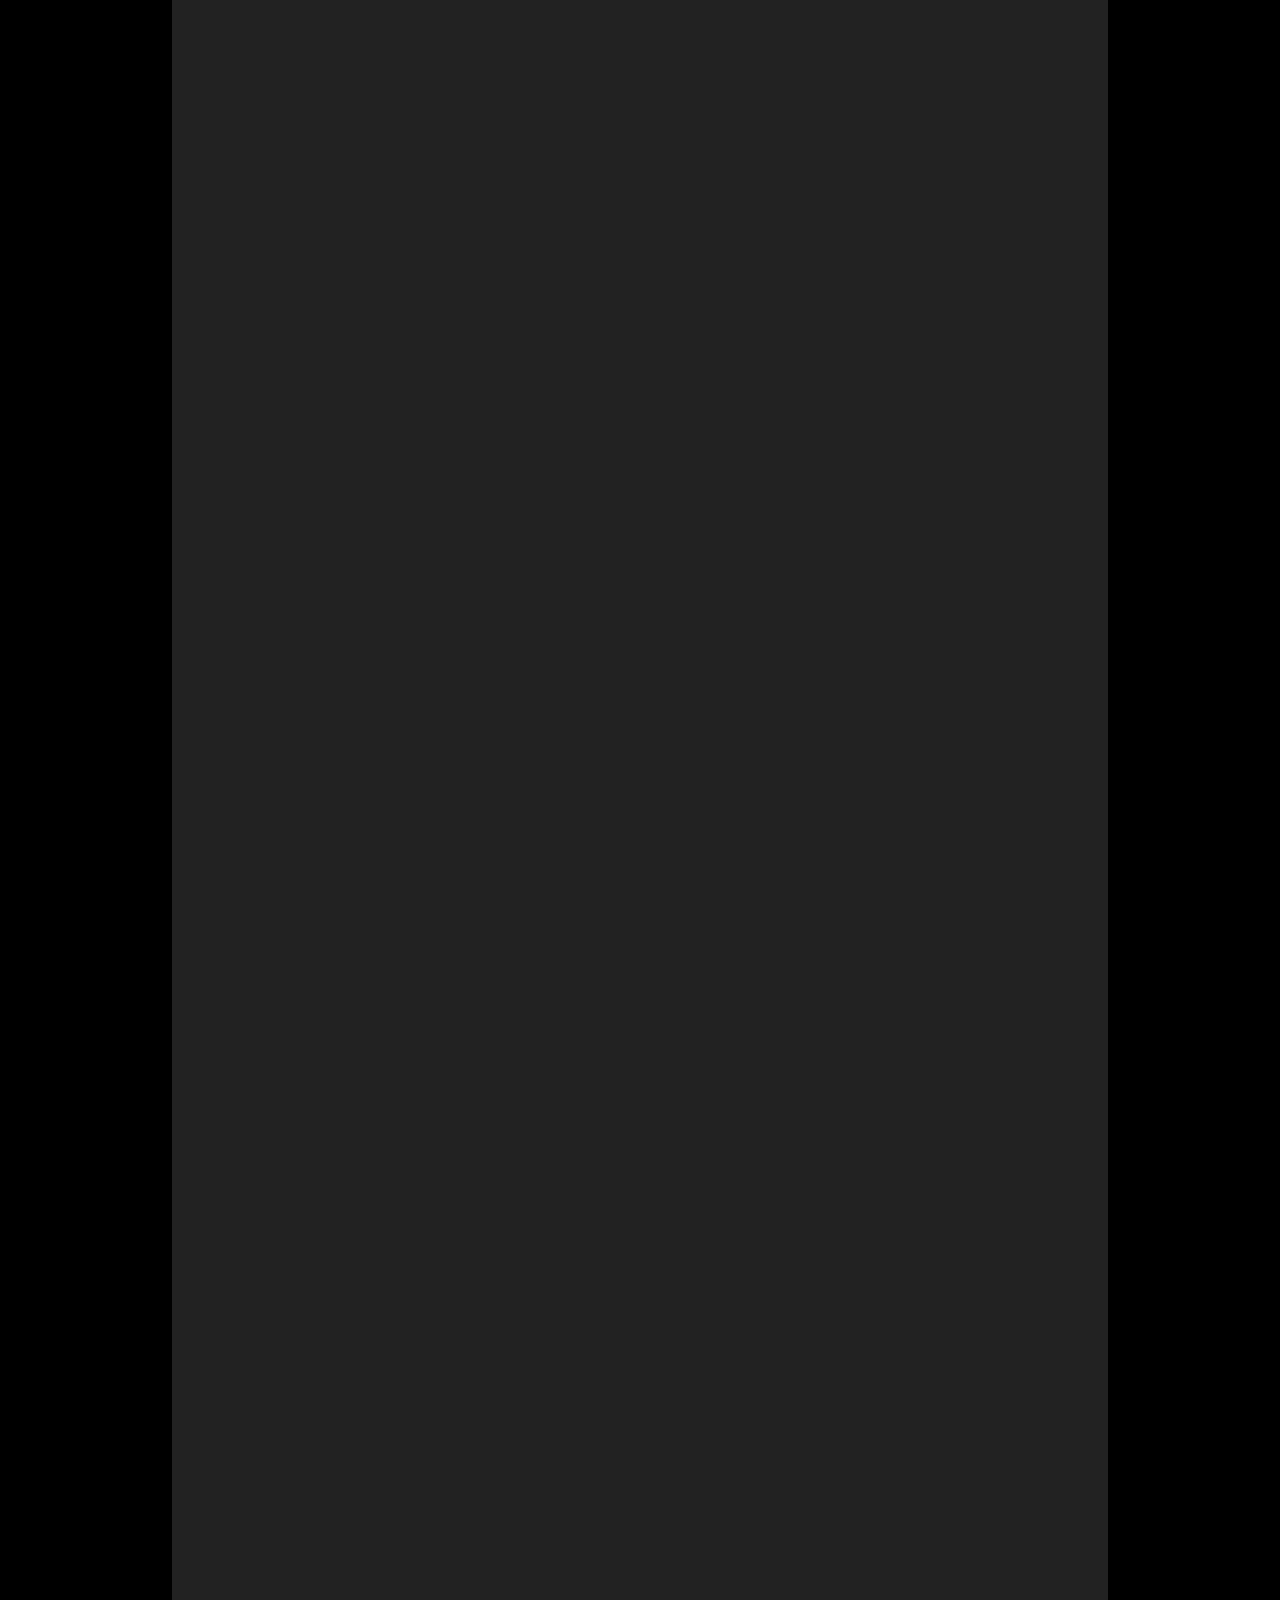
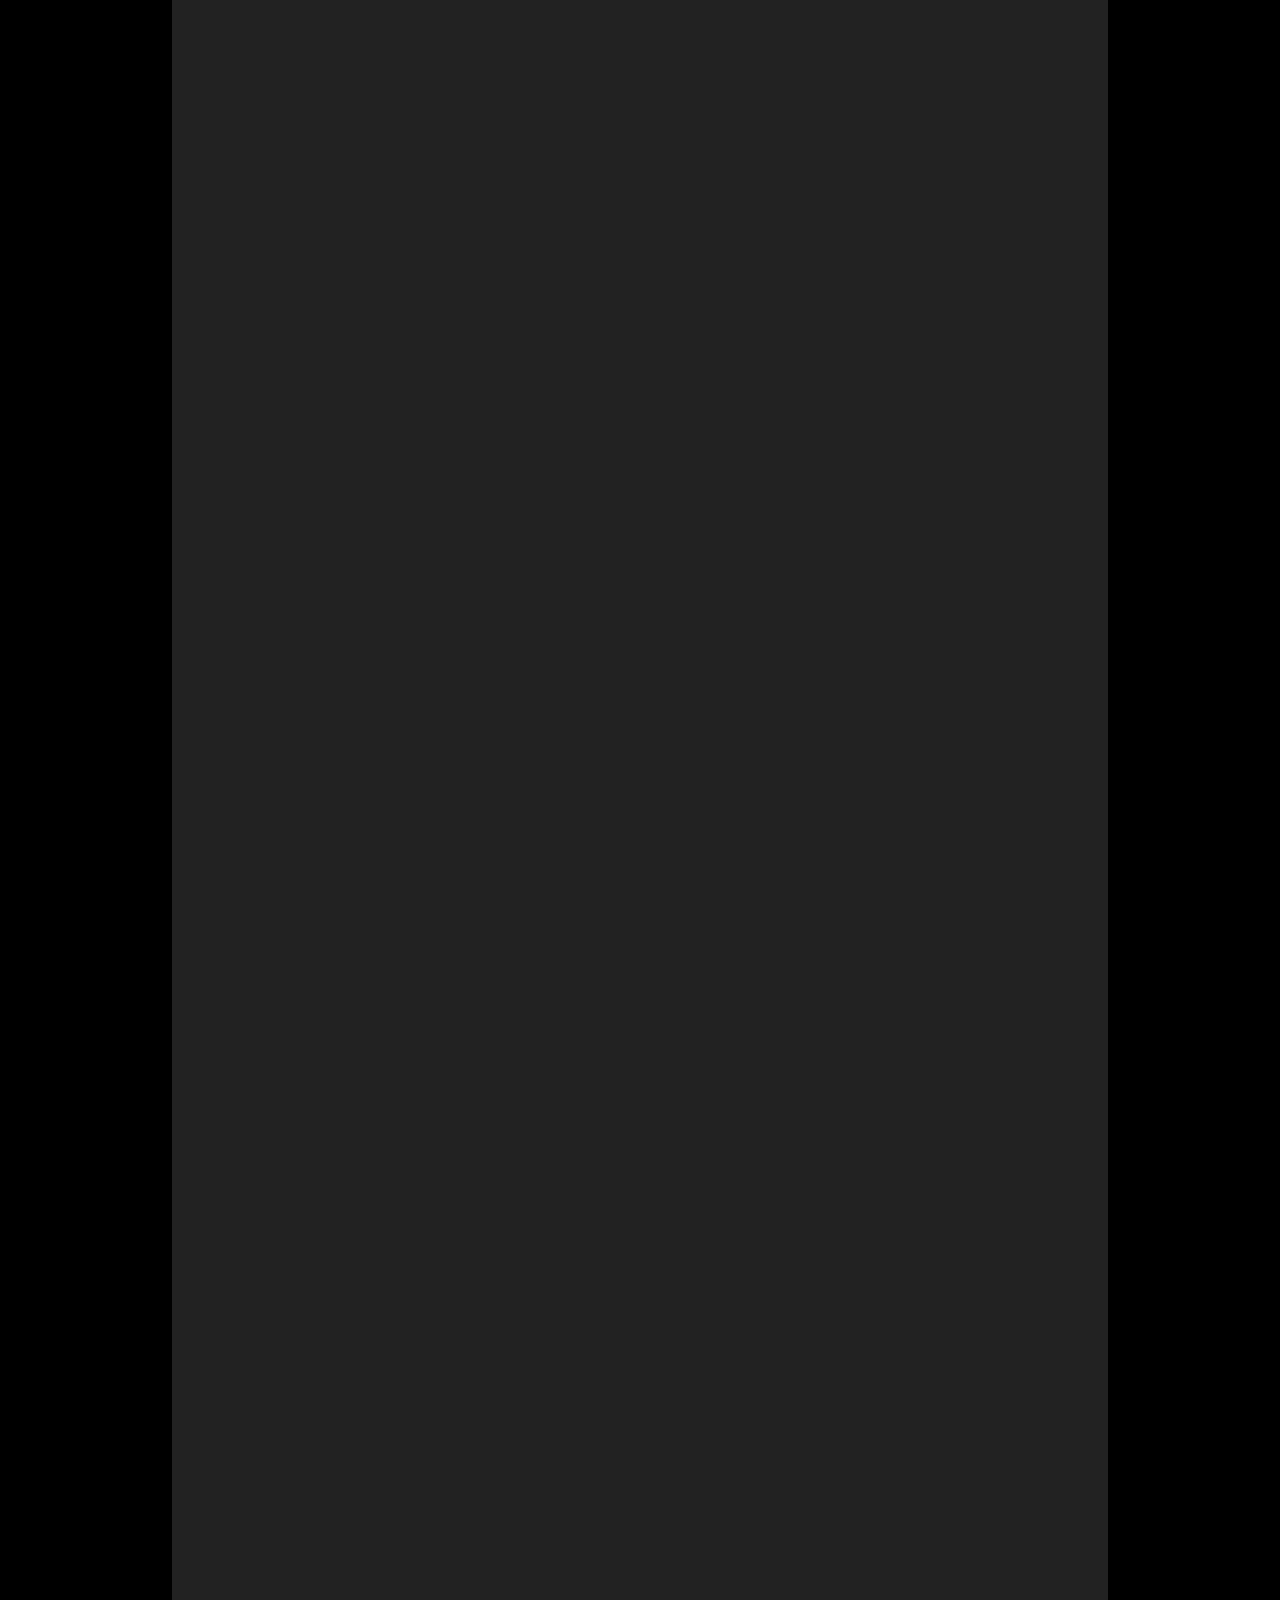
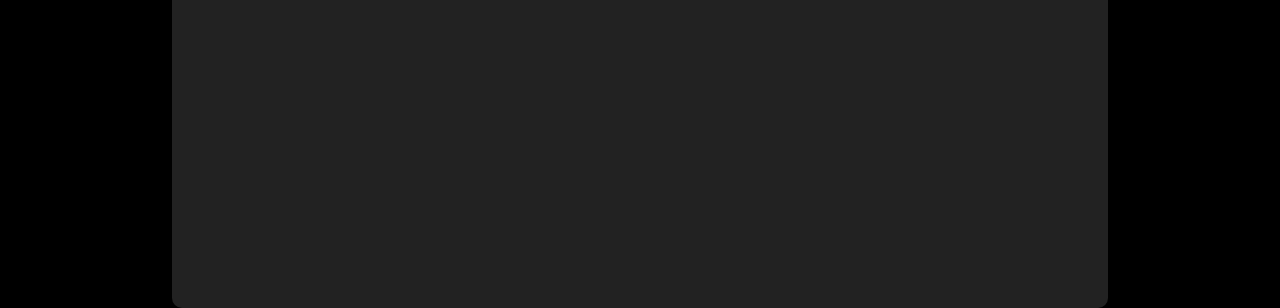
==== commit 1e4d7299: "Update index.html" ====
--- a/index.html
+++ b/index.html
@@ -111,8 +111,11 @@
                 </li>
                 <li>
                     <h3>Technologies & Proficiencies: </h3>
-                    <p style="text-align: justify;">Machine Learning, Deep Learning,
-                        NLP, Generative AI</p>
+                    <p style="text-align: justify;">Machine Learning, Deep Learning, Generative AI, AI Agents, NLP, RAG</p>
+                </li>
+                <li>
+                    <h3>Frameworks & Tools: </h3>
+                    <p style="text-align: justify;"> TensorFlow, Scikit-learn, NLTK, LangChain, FastAPI, Streamlit, Cloud, DevOps (Docker, CI/CD), pytest, Git, SQL</p>
                 </li>
             </ul>
         </section>
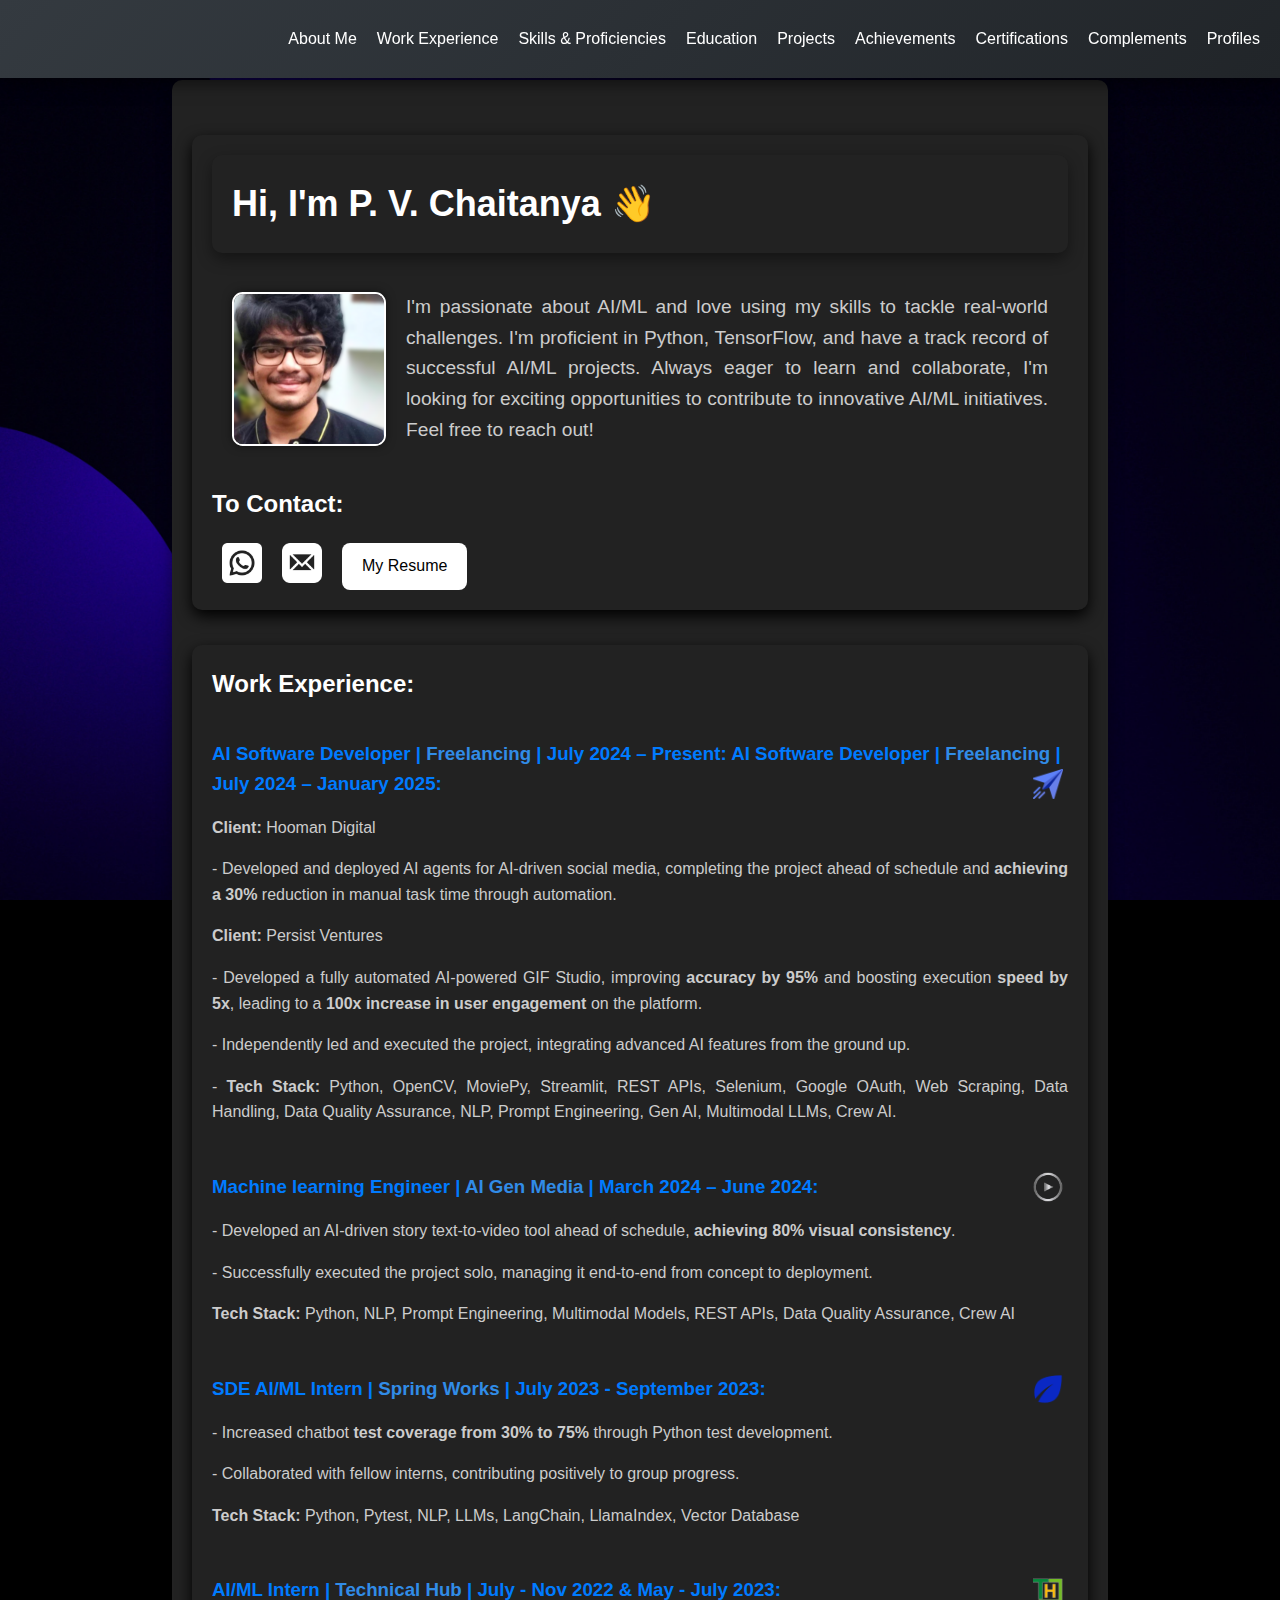
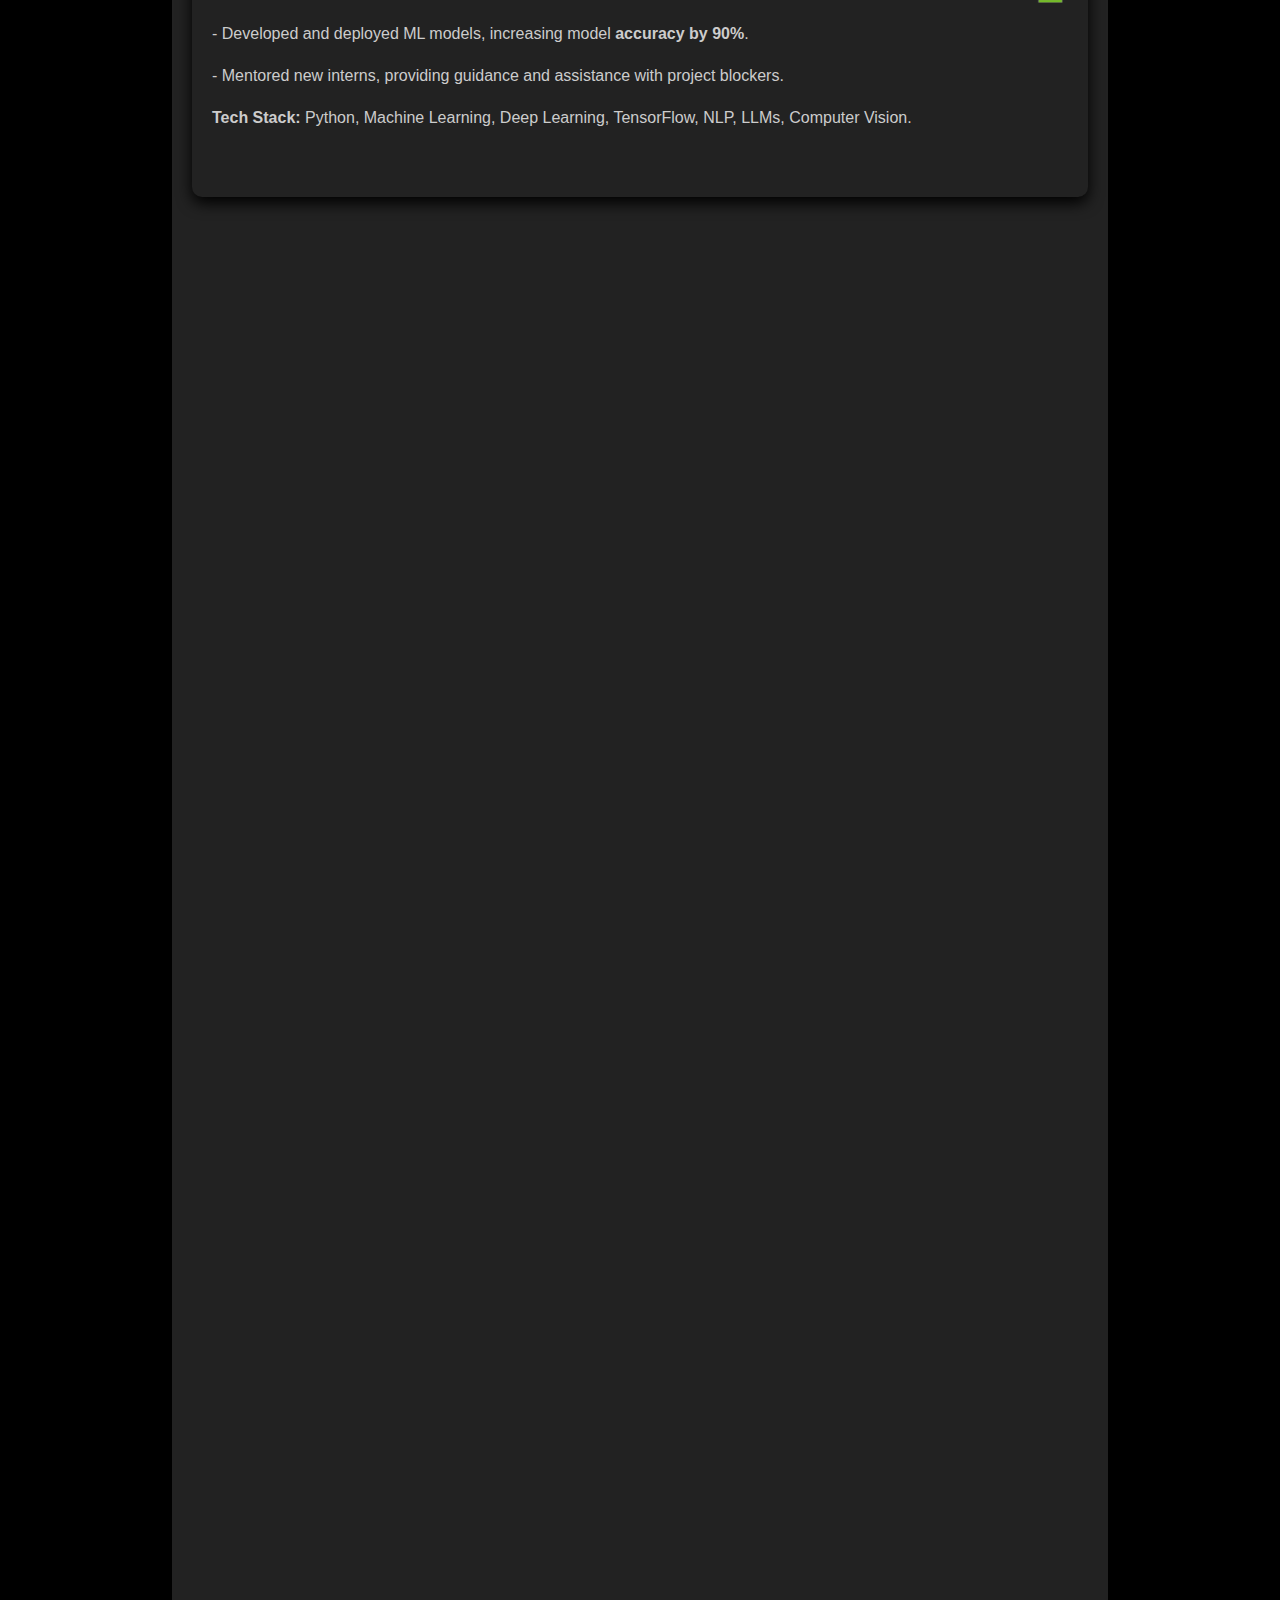
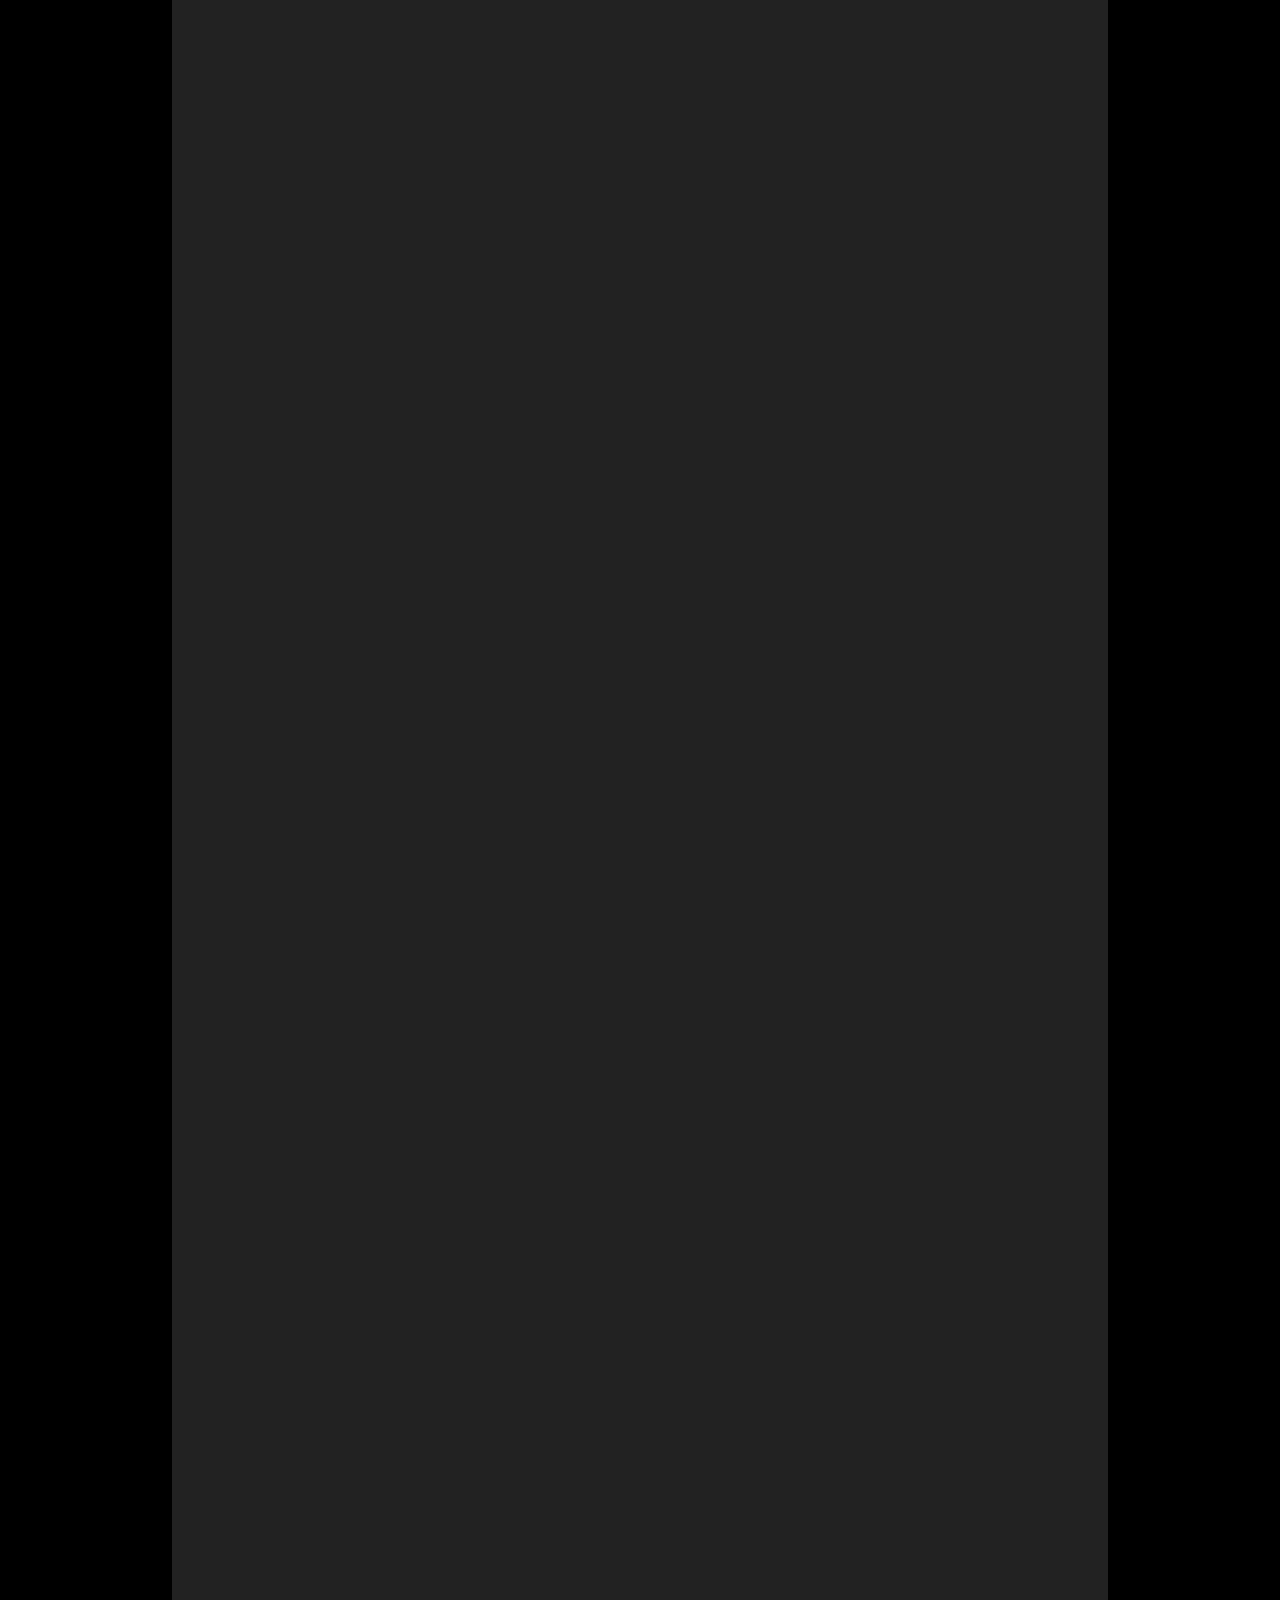
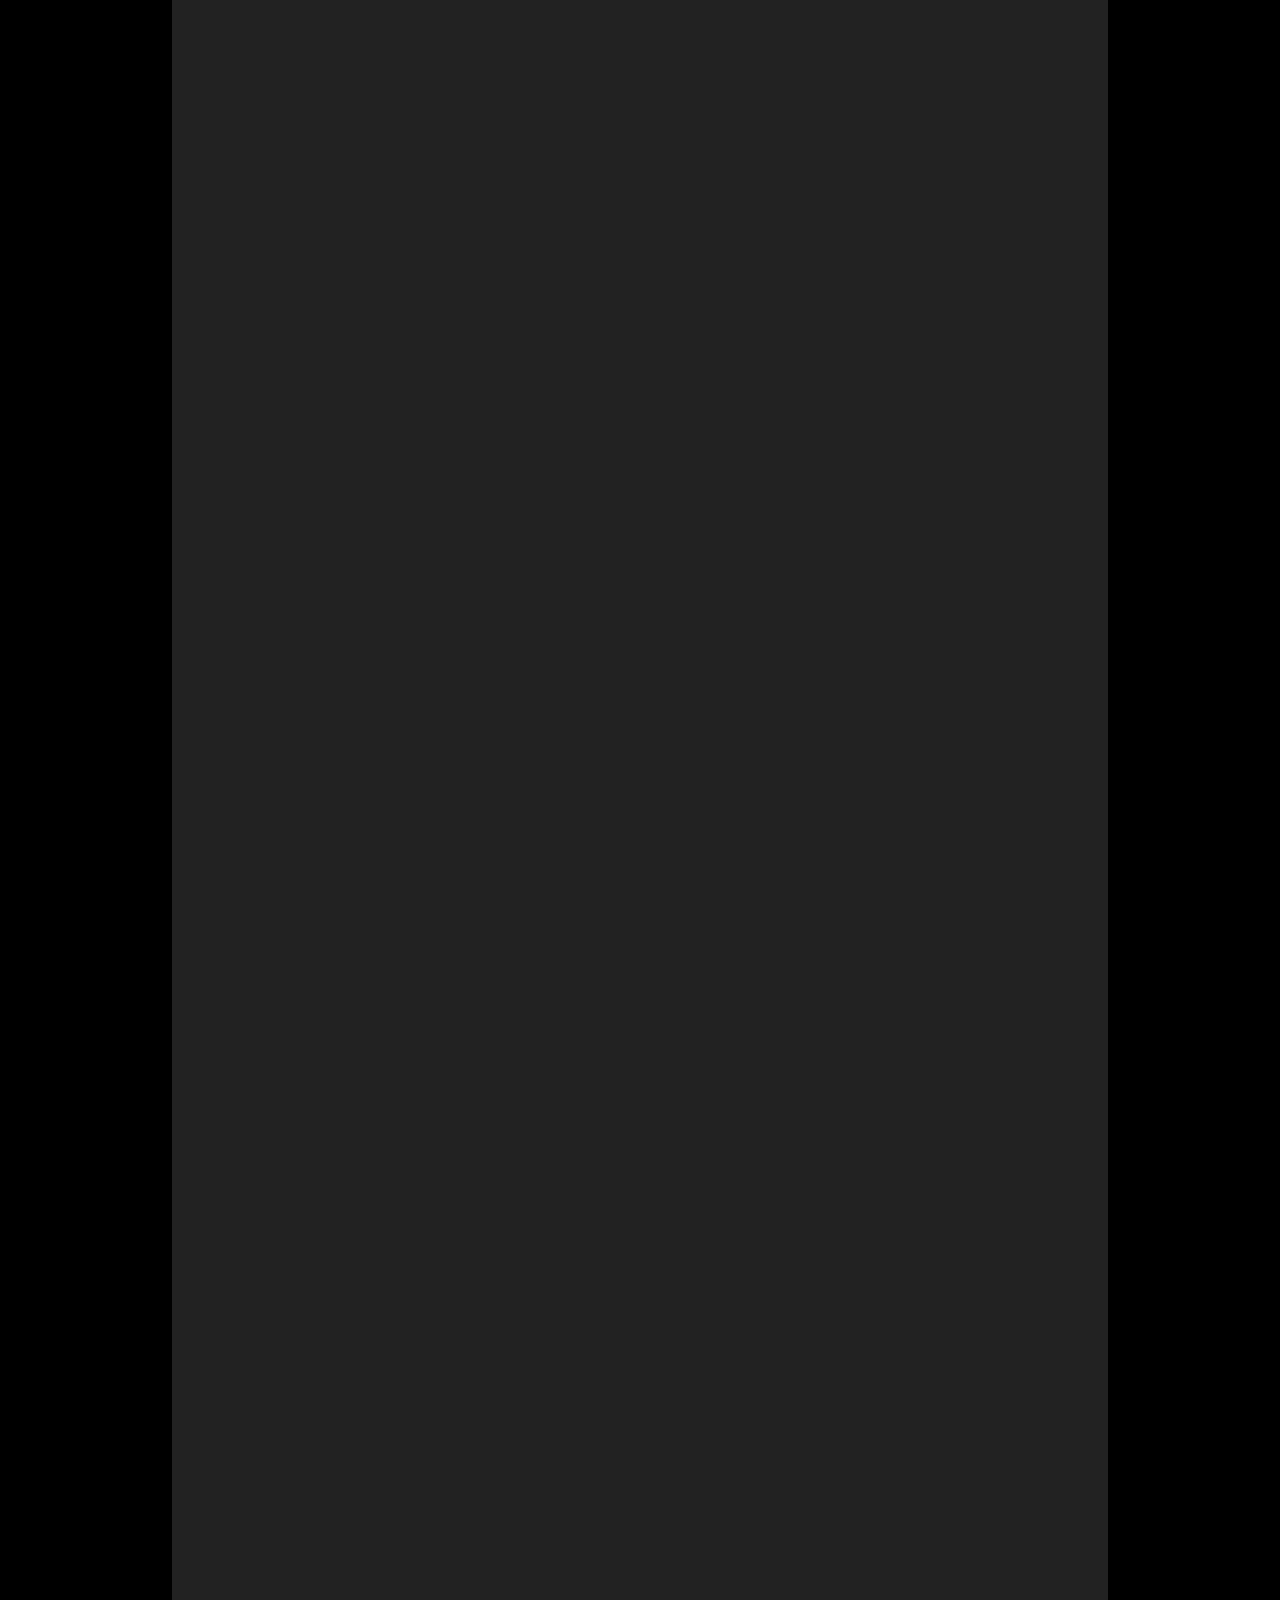
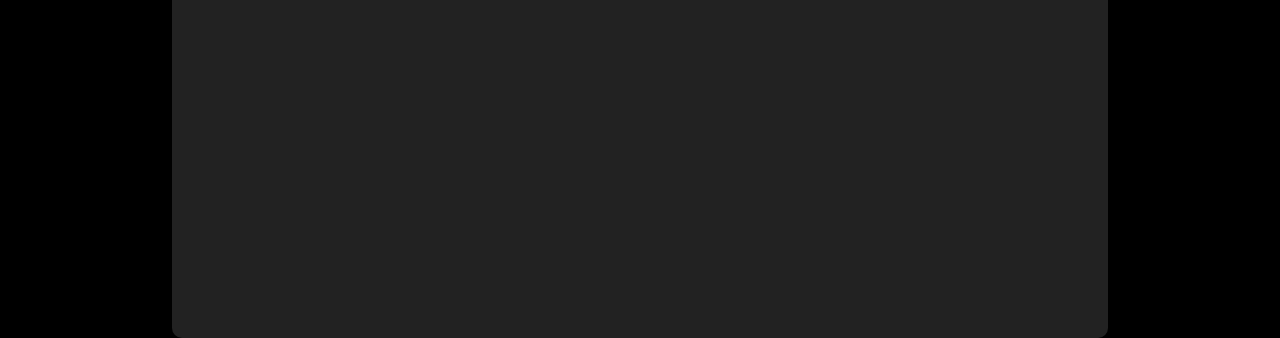
==== commit 9be3169e: "Update index.html" ====
--- a/index.html
+++ b/index.html
@@ -63,6 +63,7 @@
                 <li>
                     <h3>
                         AI Software Developer | <a target="_blank" href="https://www.linkedin.com/in/chaitanya-venkata-a5a908212/"> Freelancing</a> | July 2024 – Present: 
+                        AI Software Developer | <a target="_blank" href="https://www.linkedin.com/in/chaitanya-venkata-a5a908212/"> Freelancing</a> | July 2024 – January 2025: 
                         <a target="_blank" href="https://www.linkedin.com/in/chaitanya-venkata-a5a908212/"> <img src="images/working.png" alt="Company Logo" class="logo"> </a>
                     </h3>
                     <p style="text-align: justify;"><strong>Client: </strong>Hooman Digital</p>
@@ -115,7 +116,7 @@
                 </li>
                 <li>
                     <h3>Frameworks & Tools: </h3>
-                    <p style="text-align: justify;"> TensorFlow, Scikit-learn, NLTK, LangChain, FastAPI, Streamlit, Cloud, DevOps (Docker, CI/CD), pytest, Git, SQL</p>
+                    <p style="text-align: justify;"> TensorFlow, Scikit-learn, NLTK, LangChain, FastAPI, Streamlit, Cloud, DevOps (Docker, CI/CD), pytest, Git</p>
                 </li>
             </ul>
         </section>
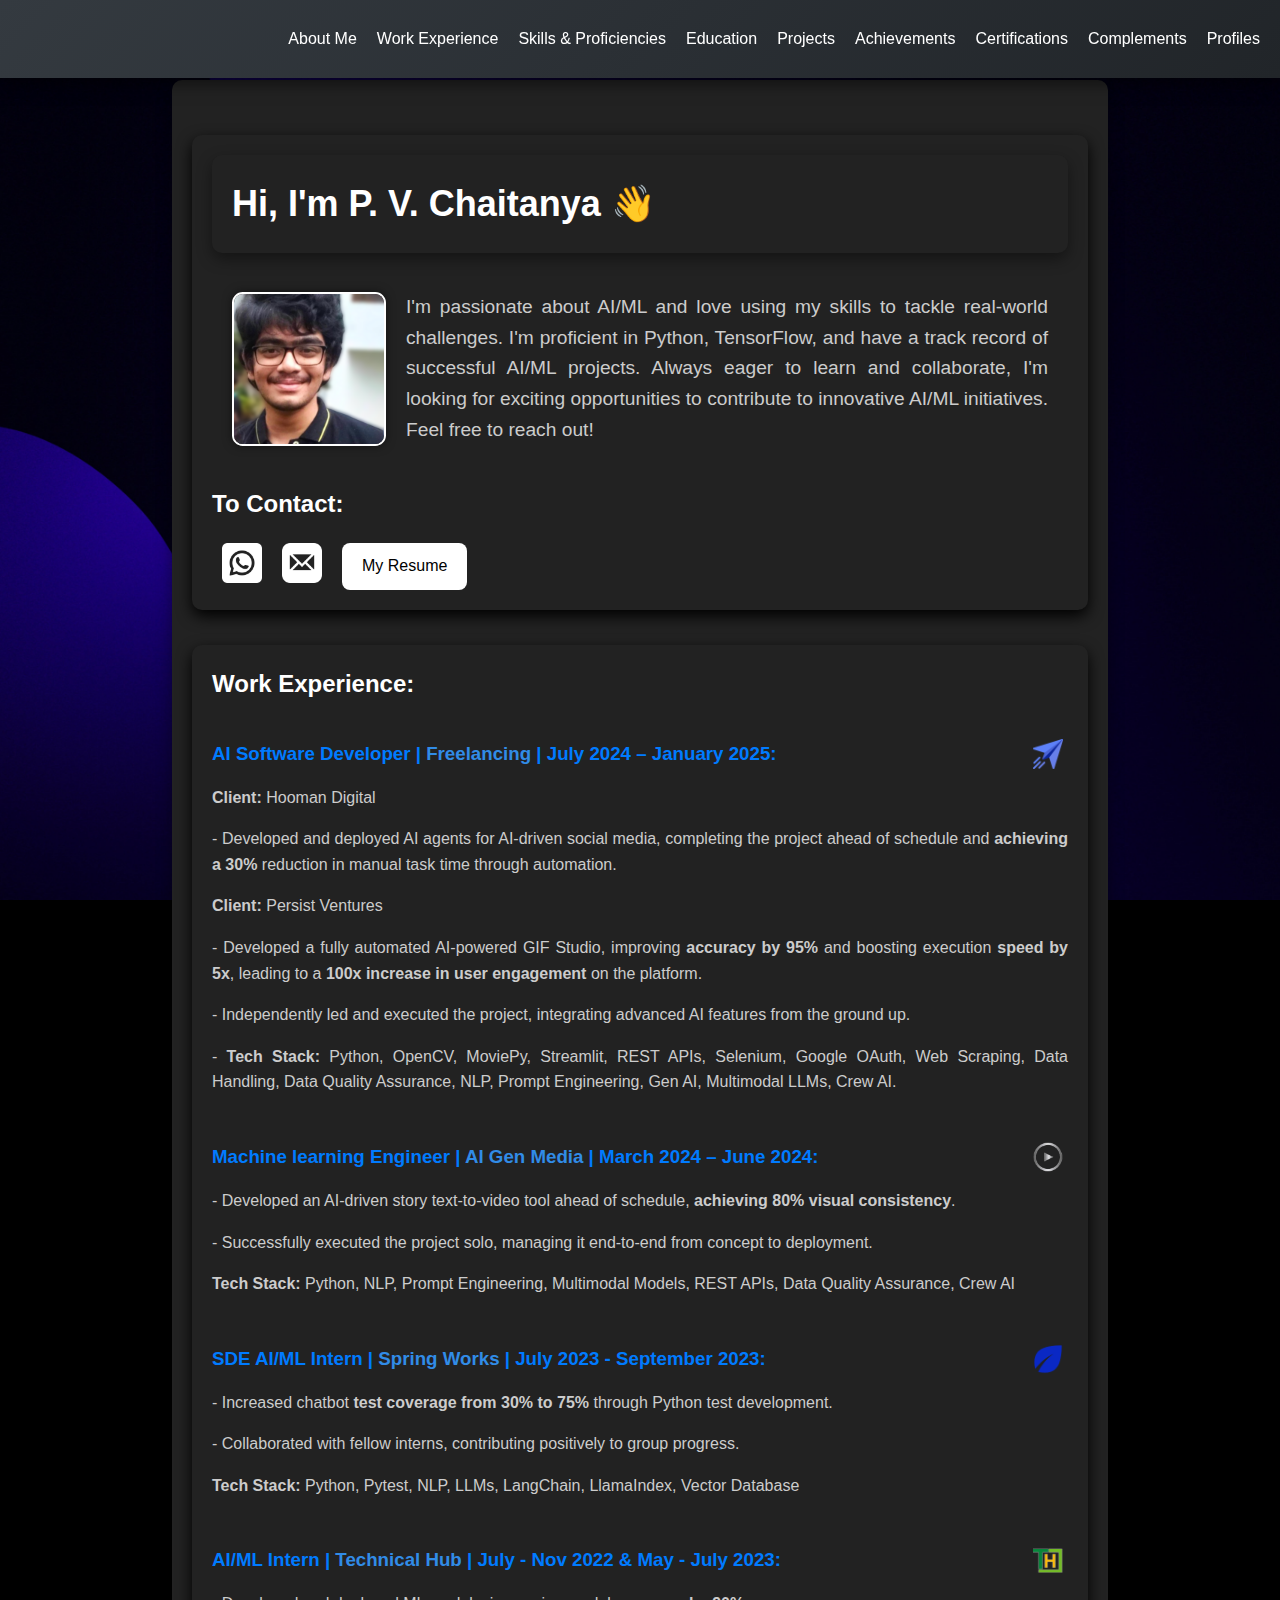
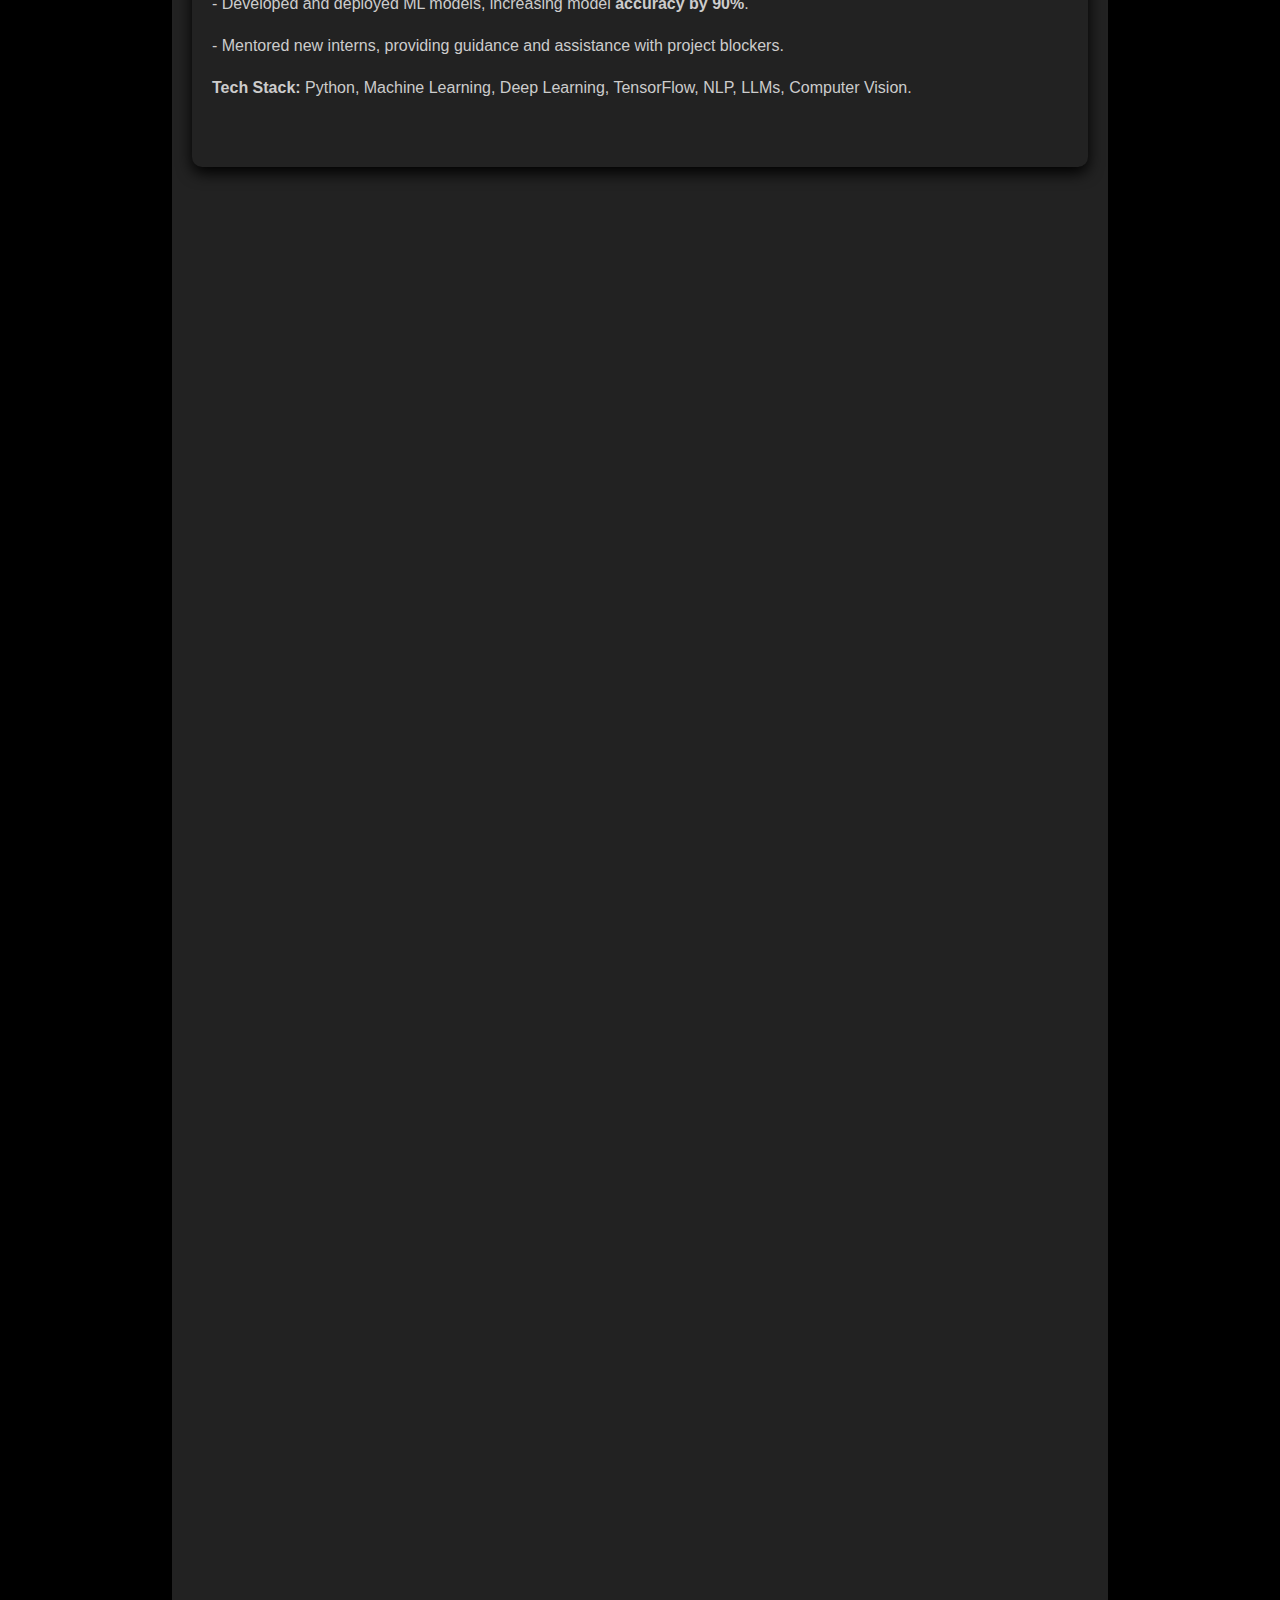
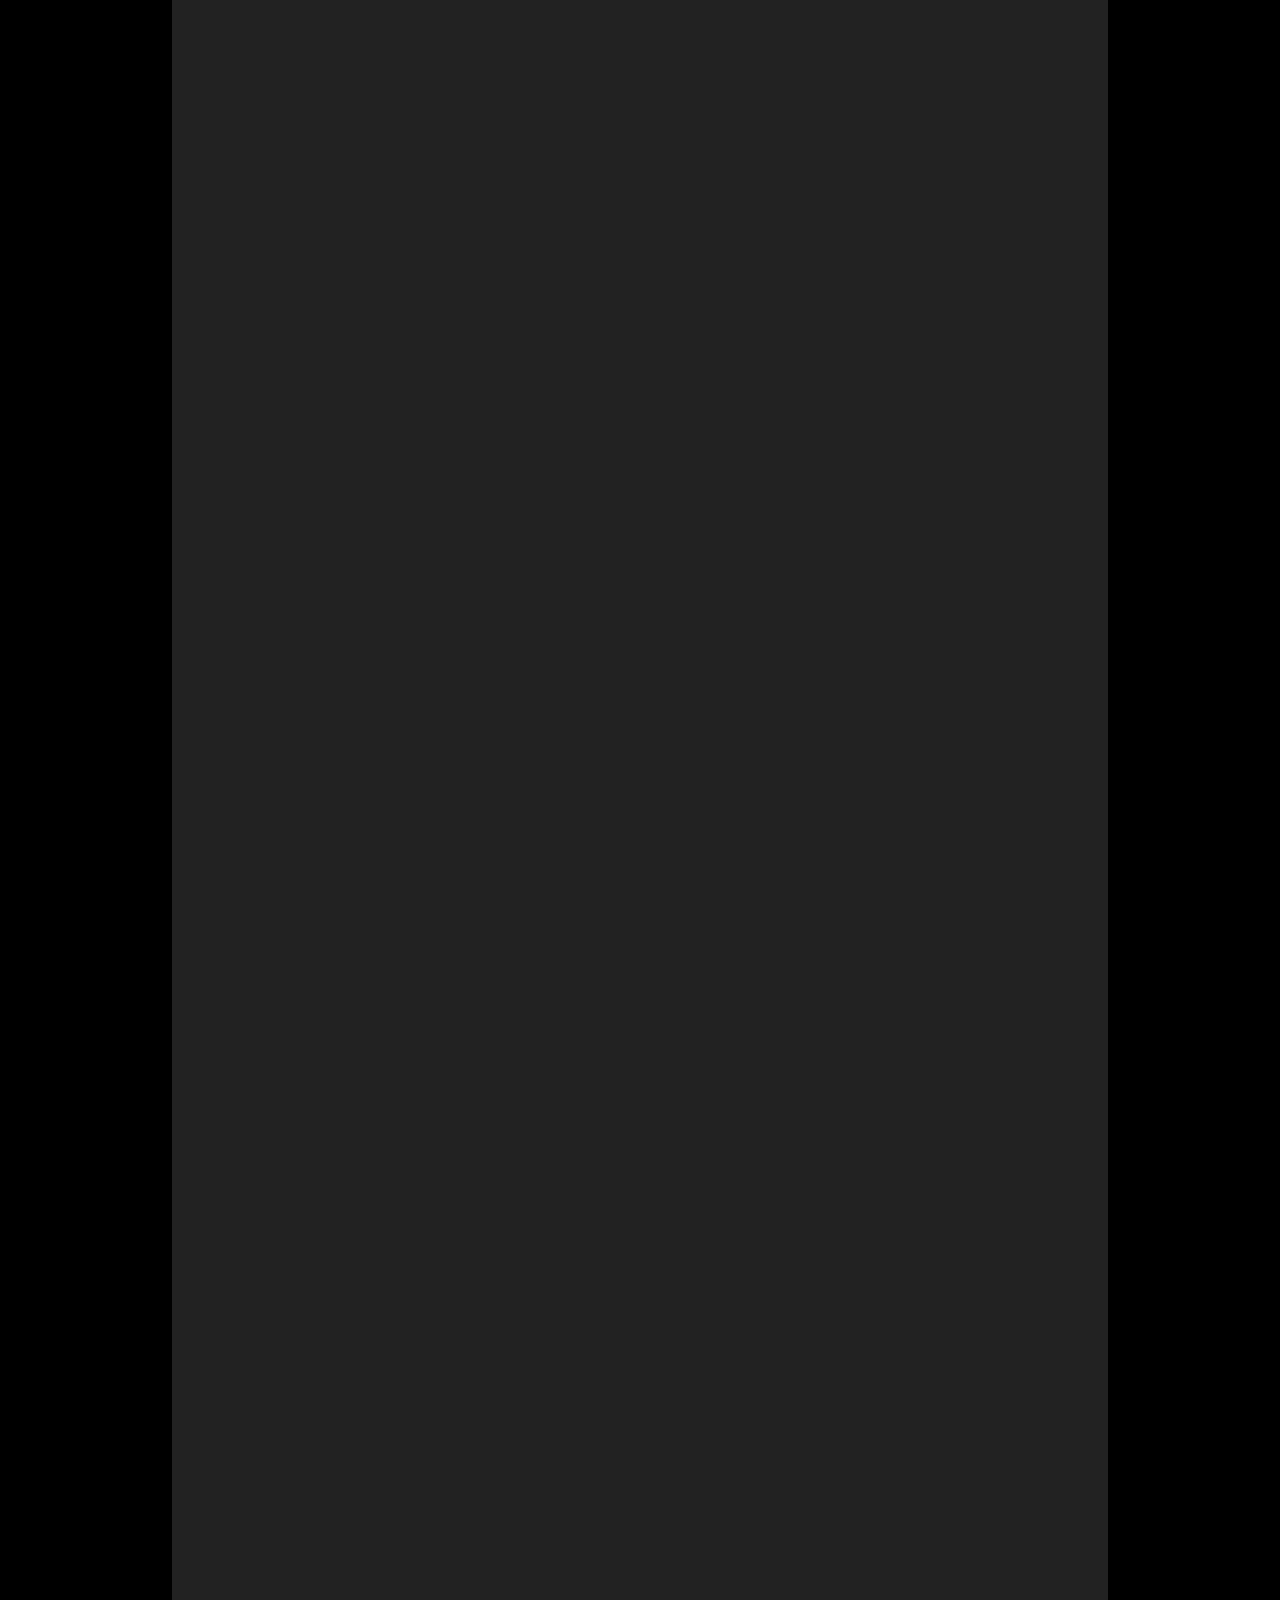
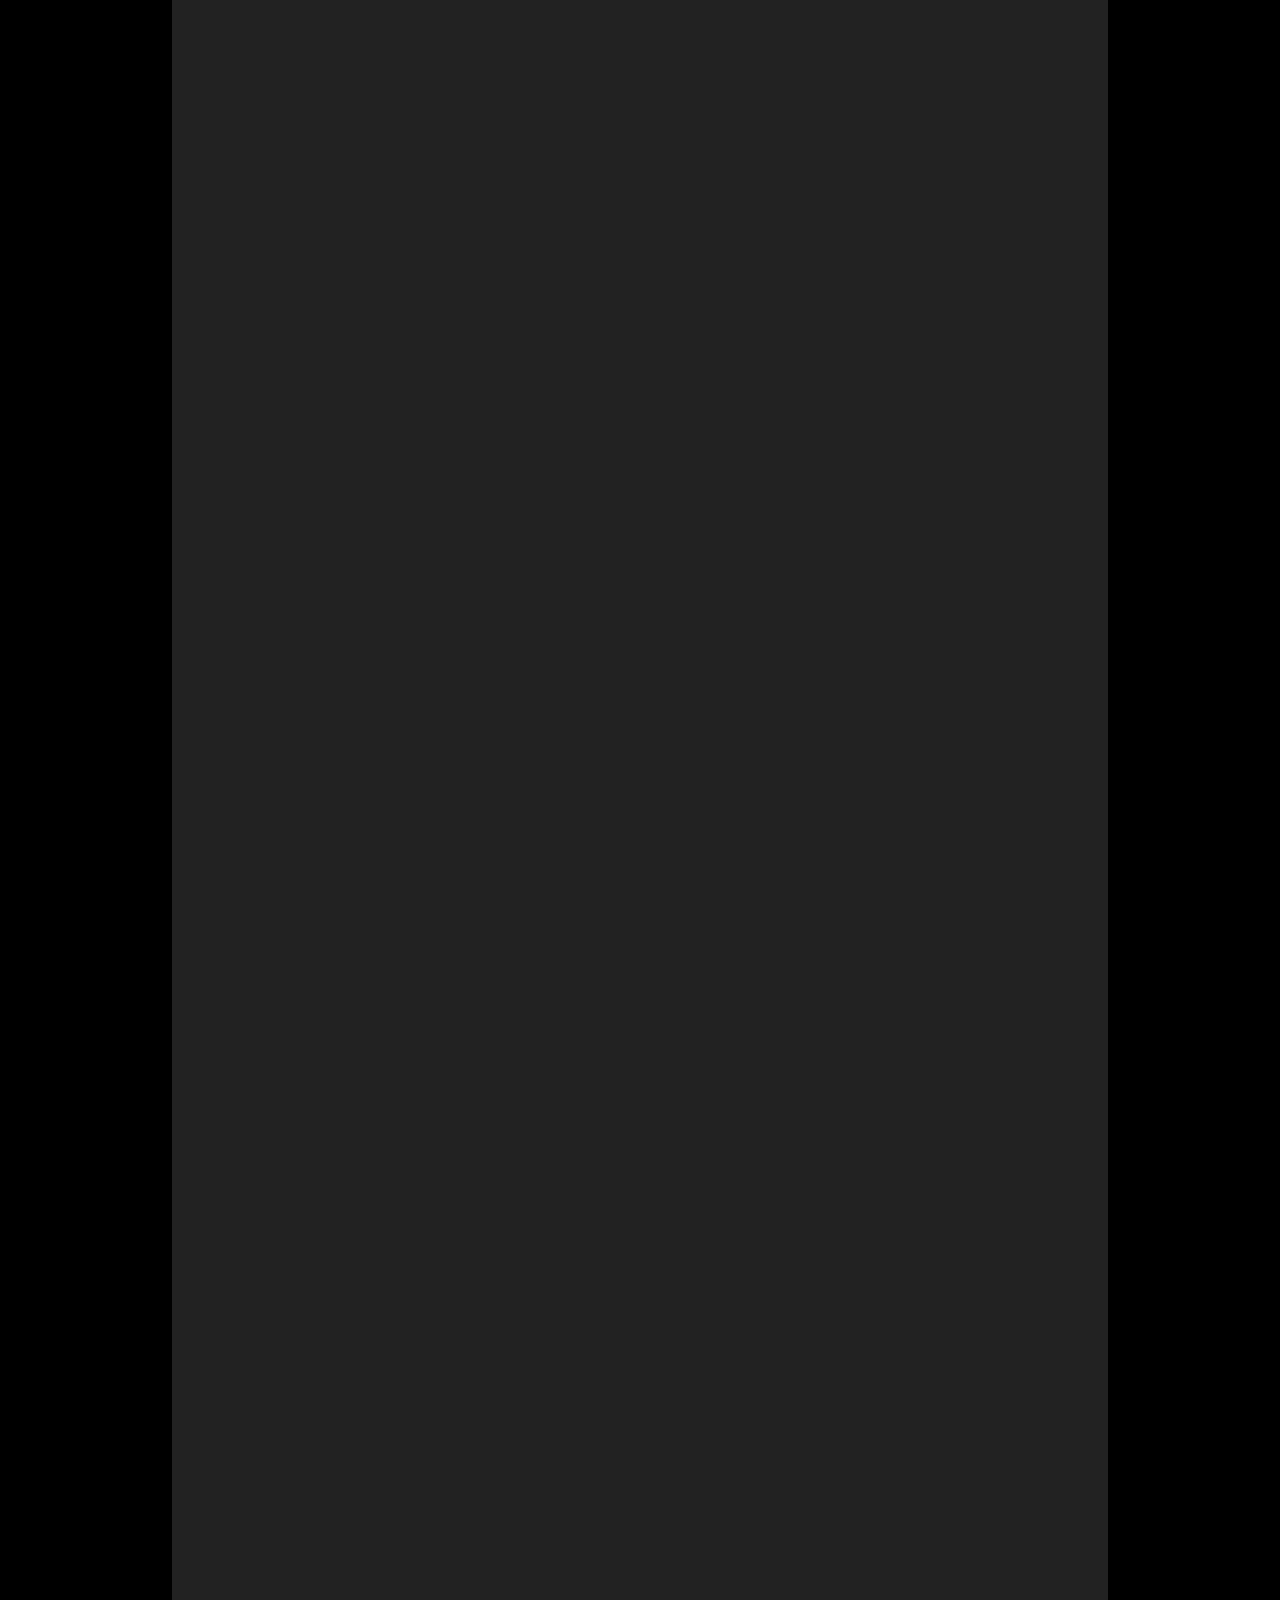
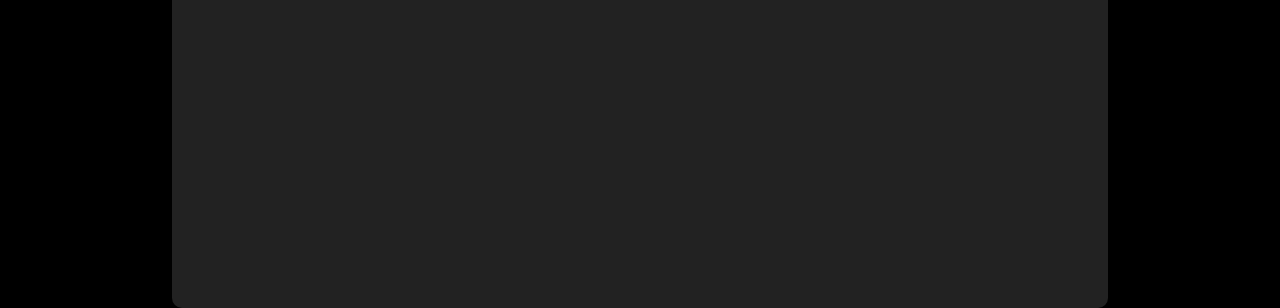
==== commit 7802ae6c: "Update index.html" ====
--- a/index.html
+++ b/index.html
@@ -62,7 +62,6 @@
             <ul class="work-experience-list">
                 <li>
                     <h3>
-                        AI Software Developer | <a target="_blank" href="https://www.linkedin.com/in/chaitanya-venkata-a5a908212/"> Freelancing</a> | July 2024 – Present: 
                         AI Software Developer | <a target="_blank" href="https://www.linkedin.com/in/chaitanya-venkata-a5a908212/"> Freelancing</a> | July 2024 – January 2025: 
                         <a target="_blank" href="https://www.linkedin.com/in/chaitanya-venkata-a5a908212/"> <img src="images/working.png" alt="Company Logo" class="logo"> </a>
                     </h3>
